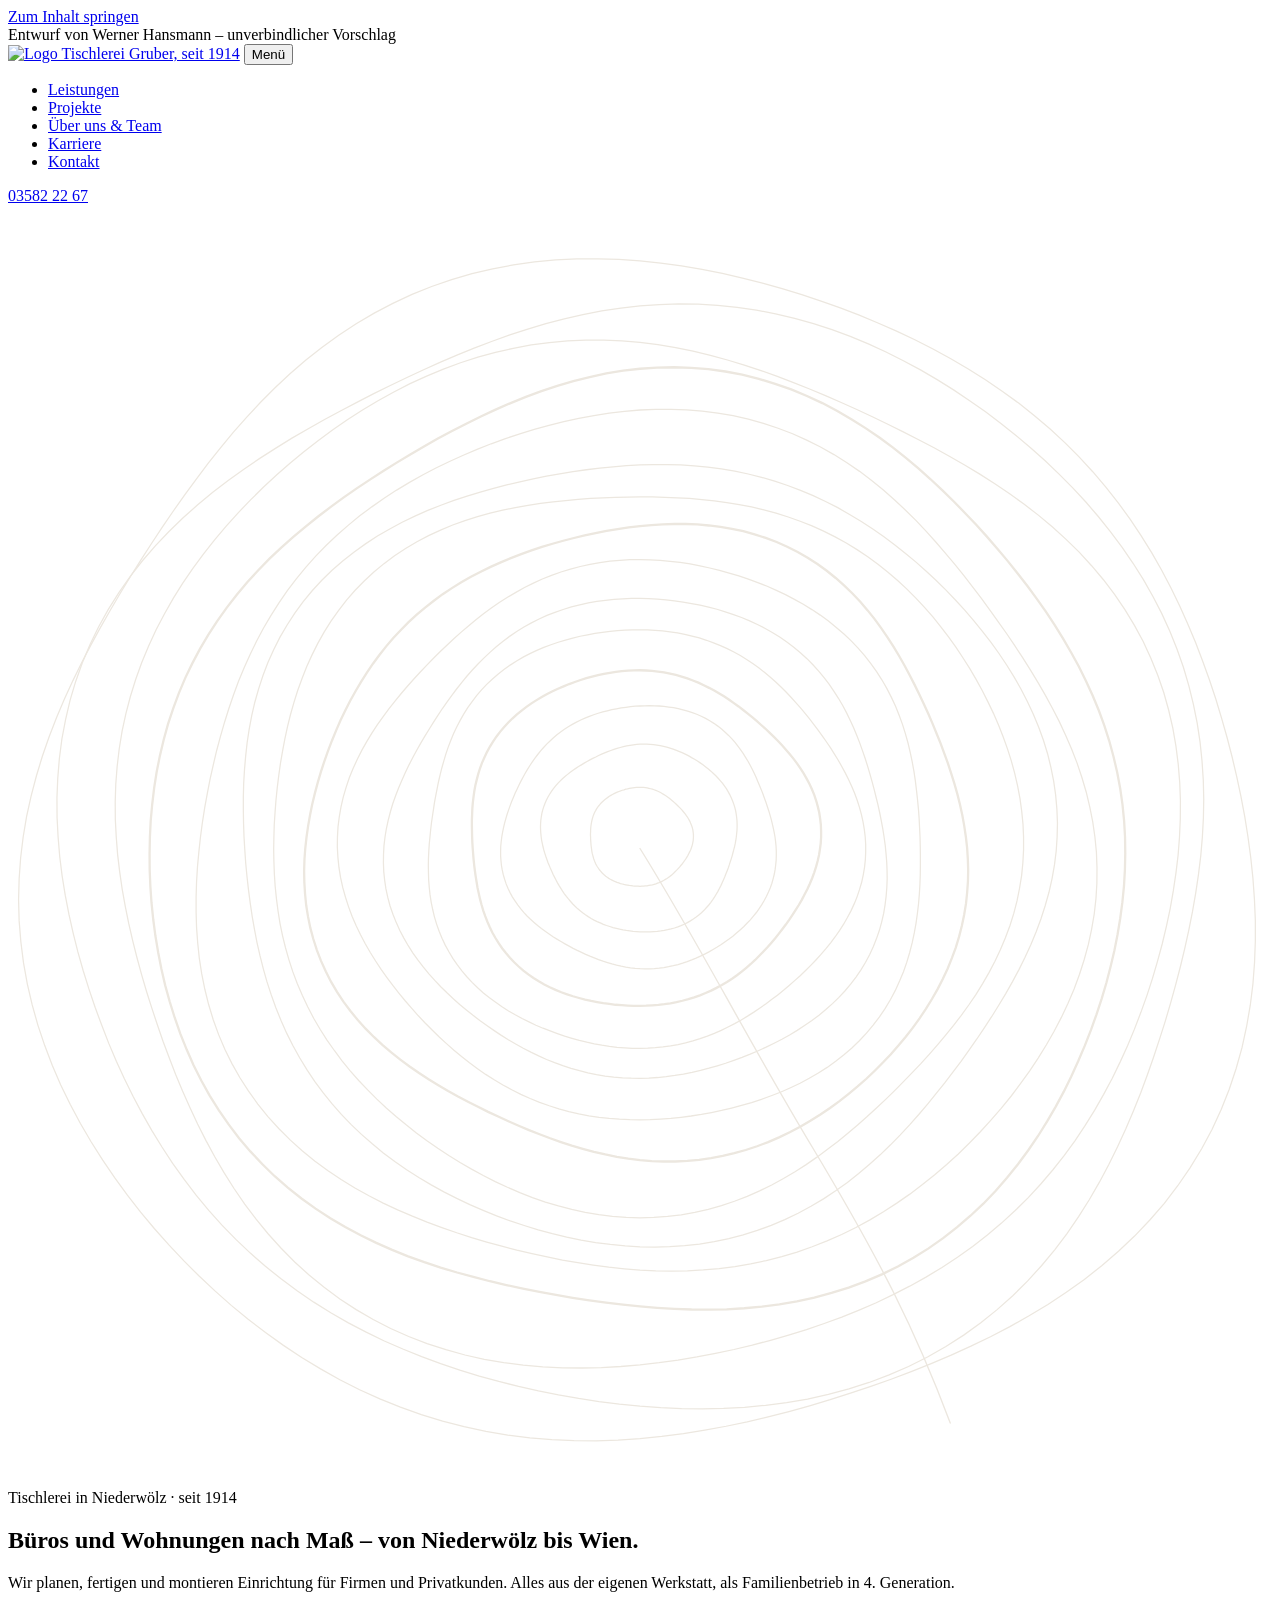
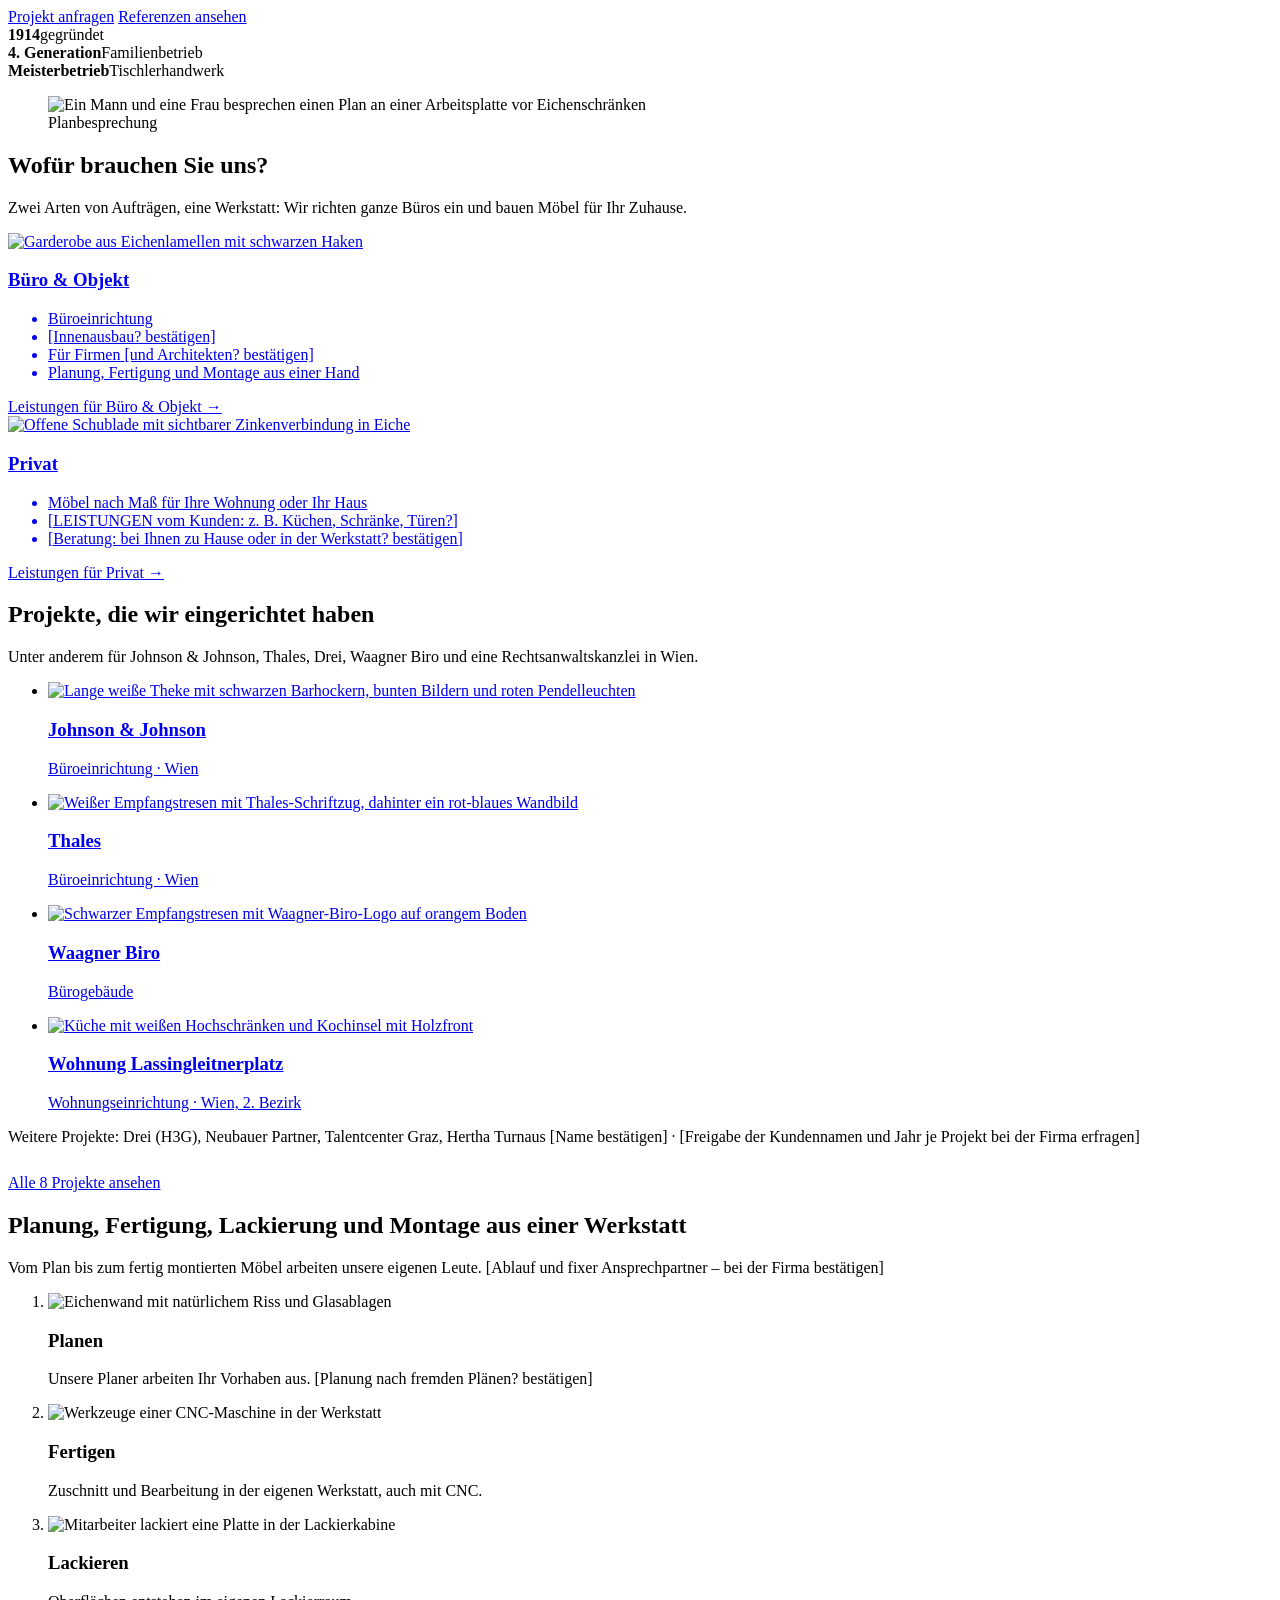
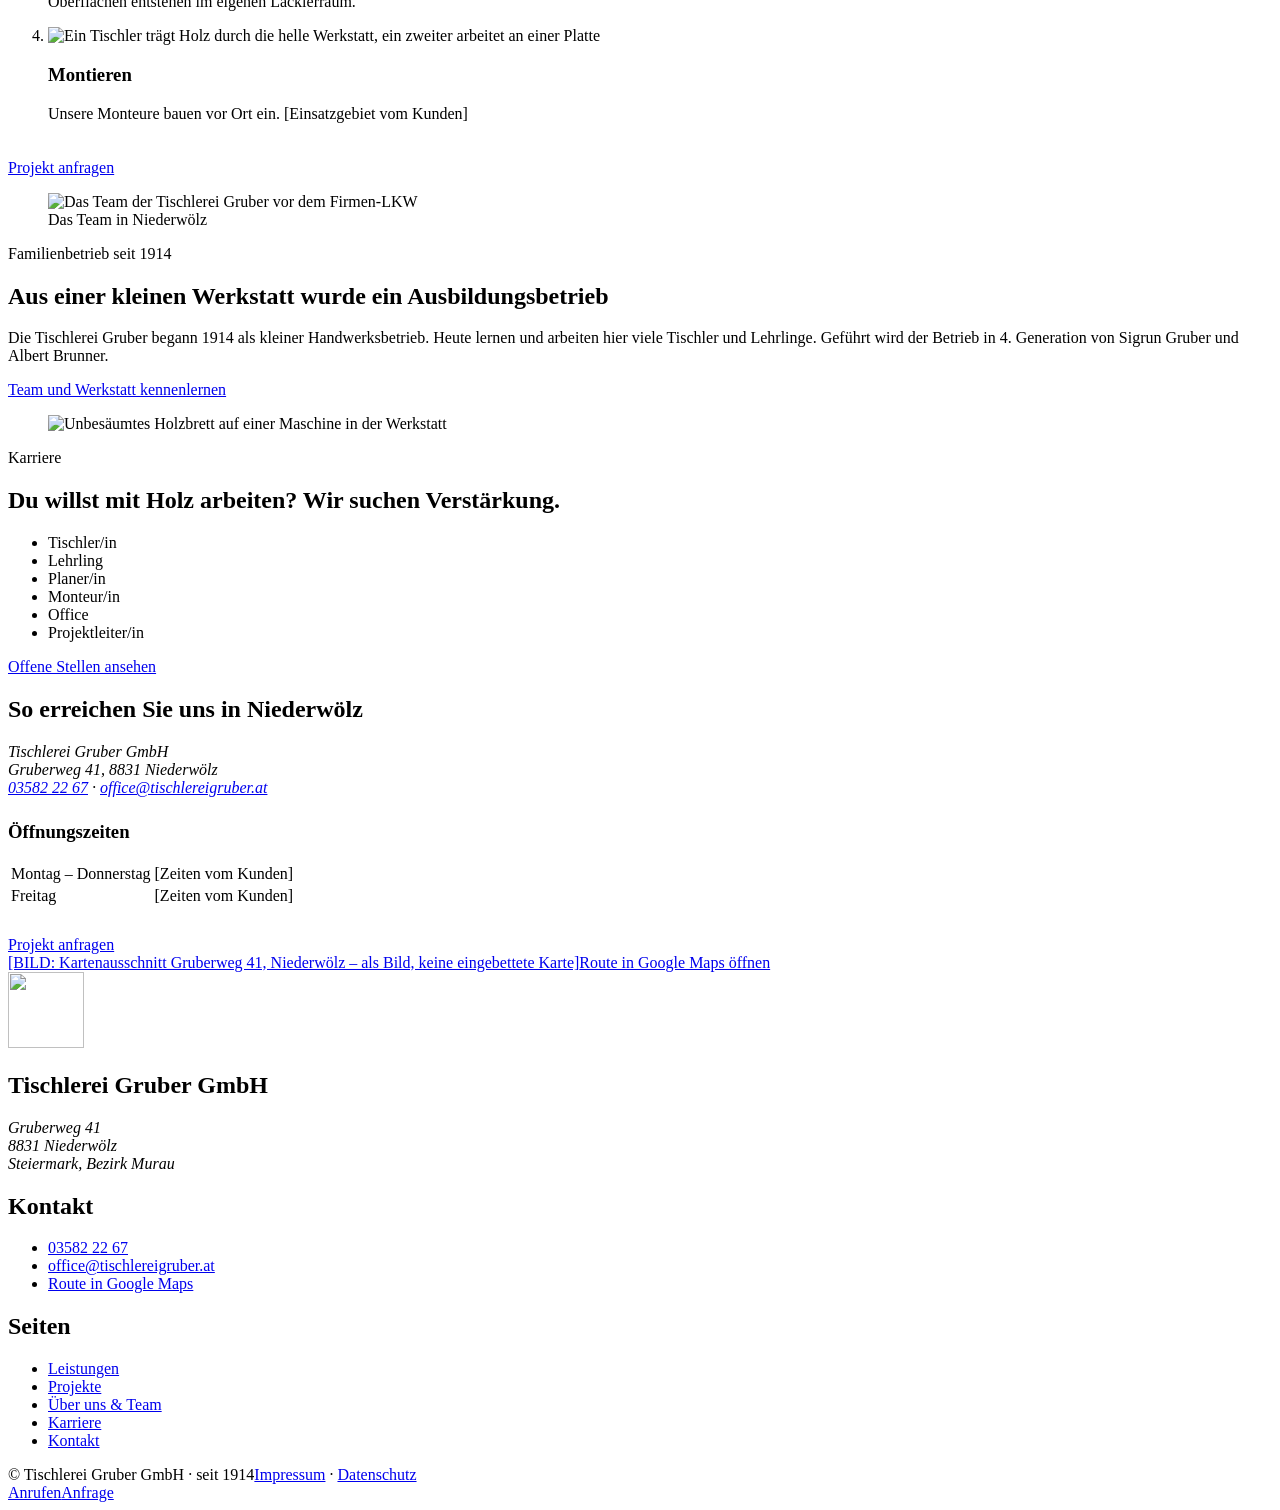
==== index.html @ 18677cb5 "Add files via upload" ====
<!DOCTYPE html>
<html lang="de-AT">
<head>
<meta charset="utf-8">
<meta name="viewport" content="width=device-width, initial-scale=1, viewport-fit=cover">
<meta name="robots" content="noindex, nofollow">
<title>Tischlerei Gruber Niederwölz – Büroeinrichtung &amp; Möbel nach Maß seit 1914</title>
<meta name="description" content="Tischlerei in Niederwölz (Bezirk Murau): Büroeinrichtung für Firmen, Wohnungseinrichtung bis Wien und Möbel nach Maß für Privatkunden im Murtal. Familienbetrieb seit 1914.">
<meta name="theme-color" content="#ffffff">
<link rel="stylesheet" href="stil.css">
</head>
<body>
<a class="skip" href="#inhalt">Zum Inhalt springen</a>
<div class="entwurf">Entwurf von Werner Hansmann – unverbindlicher&nbsp;Vorschlag</div>
<header class="kopfzeile">
 <div class="wrap kopf">
  <a class="logo" href="index.html" aria-label="Tischlerei Gruber – zur Startseite"><img src="assets/logo.png" alt="Logo Tischlerei Gruber, seit 1914" width="64" height="64"></a>
  <button class="menueknopf" type="button" aria-expanded="false" aria-controls="hauptmenue">Menü</button>
  <nav class="hauptmenue" id="hauptmenue" aria-label="Hauptmenü"><ul>
   <li><a href="leistungen.html">Leistungen</a></li><li><a href="projekte.html">Projekte</a></li><li><a href="ueber-uns.html">Über uns &amp; Team</a></li><li><a href="karriere.html">Karriere</a></li><li><a href="kontakt.html">Kontakt</a></li>
  </ul></nav>
  <a class="anruf" href="tel:+4335822267" aria-label="Anrufen: 03582 22 67">03582 22 67</a>
 </div>
</header>
<main id="inhalt">
<section class="hero" aria-labelledby="hero-h">
 <svg class="ringe" viewBox="0 0 1100 1100" aria-hidden="true" focusable="false"><g fill="none" stroke="#ece7df" stroke-linecap="round"><polyline points="596.5,550.0 596.4,551.6 596.3,553.1 596.0,554.6 595.7,556.2 595.3,557.7 594.8,559.2 594.3,560.6 593.7,562.0 593.0,563.4 592.3,564.8 591.6,566.2 590.8,567.5 590.0,568.8 589.2,570.0 588.3,571.3 587.4,572.5 586.5,573.7 585.5,574.8 584.6,576.0 583.6,577.1 582.6,578.2 581.5,579.3 580.5,580.3 579.4,581.4 578.3,582.4 577.1,583.4 575.9,584.3 574.7,585.2 573.4,586.1 572.1,586.9 570.8,587.7 569.5,588.4 568.1,589.1 566.7,589.7 565.2,590.2 563.8,590.8 562.3,591.2 560.8,591.6 559.3,591.9 557.7,592.2 556.2,592.5 554.7,592.6 553.1,592.8 551.6,592.8 550.0,592.9 548.4,592.8 546.9,592.8 545.3,592.7 543.8,592.6 542.2,592.4 540.7,592.2 539.1,591.9 537.6,591.6 536.0,591.3 534.5,590.9 533.0,590.5 531.5,590.0 530.0,589.5 528.5,588.9 527.0,588.2 525.6,587.5 524.2,586.8 522.8,586.0 521.5,585.1 520.2,584.1 519.0,583.1 517.8,582.0 516.7,580.9 515.7,579.7 514.7,578.5 513.8,577.2 512.9,575.9 512.1,574.6 511.4,573.2 510.8,571.8 510.2,570.3 509.7,568.9 509.3,567.4 508.9,566.0 508.5,564.5 508.2,563.1 508.0,561.6 507.8,560.1 507.6,558.7 507.4,557.2 507.3,555.8 507.2,554.3 507.1,552.9 507.0,551.4 507.0,550.0 506.9,548.6 506.9,547.1 507.0,545.6 507.0,544.2 507.1,542.7 507.2,541.3 507.4,539.8 507.6,538.3 507.9,536.8 508.2,535.4 508.6,533.9 509.0,532.5 509.5,531.0 510.1,529.6 510.7,528.2 511.5,526.8 512.2,525.5 513.1,524.2 514.0,523.0 515.0,521.8 516.0,520.6 517.1,519.5 518.3,518.4 519.5,517.4 520.7,516.4 522.0,515.5 523.3,514.6 524.6,513.8 526.0,513.0 527.4,512.3 528.8,511.6 530.2,511.0 531.7,510.4 533.1,509.9 534.6,509.3 536.1,508.9 537.6,508.4 539.1,508.1 540.7,507.7 542.2,507.4 543.7,507.2 545.3,507.0 546.9,506.9 548.4,506.8 550.0,506.8 551.6,506.8 553.1,506.9 554.7,507.1 556.2,507.3 557.8,507.6 559.3,508.0 560.8,508.4 562.3,508.9 563.7,509.4 565.1,510.0 566.5,510.6 567.9,511.3 569.2,512.1 570.5,512.9 571.8,513.7 573.1,514.5 574.3,515.4 575.5,516.3 576.6,517.2 577.8,518.2 578.9,519.1 580.0,520.1 581.1,521.1 582.2,522.1 583.3,523.2 584.3,524.2 585.4,525.3 586.4,526.4 587.4,527.6 588.3,528.7 589.3,529.9 590.2,531.2 591.1,532.4 591.9,533.7 592.7,535.1 593.4,536.4 594.0,537.9 594.6,539.3 595.2,540.8 595.6,542.3 596.0,543.8 596.2,545.3 596.4,546.9 596.5,548.4 596.5,550.0" stroke-width="1.1"/><polyline points="633.8,550.0 633.4,552.8 632.9,555.6 632.3,558.3 631.6,561.0 630.9,563.7 630.2,566.4 629.4,569.0 628.5,571.7 627.7,574.3 626.8,576.9 625.8,579.5 624.8,582.0 623.8,584.6 622.7,587.2 621.6,589.7 620.4,592.3 619.1,594.8 617.8,597.3 616.3,599.8 614.8,602.3 613.2,604.7 611.5,607.1 609.7,609.4 607.7,611.6 605.7,613.8 603.5,615.9 601.2,617.8 598.9,619.7 596.4,621.4 593.9,623.0 591.2,624.5 588.5,625.9 585.7,627.1 582.9,628.2 580.0,629.2 577.0,630.0 574.1,630.7 571.1,631.3 568.1,631.8 565.1,632.2 562.0,632.4 559.0,632.6 556.0,632.6 553.0,632.6 550.0,632.5 547.0,632.3 544.0,632.1 541.1,631.7 538.1,631.3 535.2,630.8 532.3,630.2 529.4,629.5 526.5,628.8 523.7,627.9 520.9,627.0 518.1,626.0 515.4,624.8 512.7,623.6 510.0,622.3 507.5,620.9 504.9,619.3 502.5,617.7 500.1,616.0 497.9,614.2 495.6,612.3 493.5,610.3 491.5,608.3 489.6,606.1 487.7,603.9 485.9,601.7 484.2,599.4 482.6,597.1 481.1,594.7 479.6,592.3 478.2,589.9 476.9,587.4 475.6,584.9 474.3,582.4 473.2,579.8 472.0,577.3 471.0,574.7 469.9,572.1 468.9,569.4 468.0,566.8 467.1,564.0 466.3,561.3 465.6,558.5 465.0,555.7 464.4,552.9 464.0,550.0 463.7,547.1 463.5,544.2 463.4,541.2 463.5,538.3 463.7,535.4 464.1,532.4 464.6,529.5 465.3,526.6 466.2,523.8 467.2,521.0 468.4,518.3 469.7,515.6 471.2,513.0 472.8,510.5 474.5,508.1 476.4,505.8 478.3,503.5 480.4,501.4 482.5,499.3 484.7,497.3 487.0,495.5 489.3,493.7 491.7,491.9 494.1,490.3 496.5,488.7 499.0,487.2 501.4,485.7 503.9,484.3 506.4,482.9 508.9,481.6 511.5,480.4 514.0,479.1 516.6,477.9 519.2,476.8 521.9,475.7 524.6,474.7 527.3,473.8 530.0,472.9 532.8,472.1 535.6,471.4 538.4,470.7 541.3,470.2 544.2,469.8 547.1,469.4 550.0,469.2 552.9,469.1 555.9,469.2 558.8,469.3 561.8,469.6 564.7,470.0 567.6,470.5 570.5,471.1 573.3,471.8 576.1,472.6 578.9,473.5 581.7,474.6 584.4,475.7 587.1,476.8 589.8,478.1 592.4,479.4 594.9,480.9 597.5,482.3 600.0,483.9 602.4,485.5 604.8,487.2 607.2,489.0 609.5,490.8 611.7,492.7 613.9,494.7 616.0,496.7 618.0,498.9 620.0,501.1 621.9,503.4 623.6,505.8 625.3,508.2 626.8,510.7 628.2,513.3 629.5,516.0 630.6,518.7 631.6,521.4 632.5,524.2 633.2,527.1 633.7,529.9 634.1,532.8 634.4,535.7 634.5,538.6 634.5,541.5 634.4,544.3 634.1,547.2 633.8,550.0" stroke-width="1.1"/><polyline points="667.5,550.0 668.0,554.0 668.4,558.0 668.6,562.0 668.6,566.0 668.5,570.1 668.1,574.1 667.6,578.2 666.9,582.2 665.9,586.2 664.8,590.2 663.4,594.1 661.8,597.9 660.1,601.6 658.1,605.3 656.0,608.9 653.7,612.3 651.3,615.7 648.7,618.9 646.0,622.1 643.1,625.1 640.2,628.1 637.1,630.9 634.0,633.6 630.8,636.3 627.5,638.8 624.1,641.2 620.7,643.6 617.2,645.8 613.6,647.9 610.0,650.0 606.3,651.9 602.6,653.7 598.8,655.4 595.0,657.0 591.1,658.5 587.1,659.8 583.1,661.0 579.0,662.0 574.9,662.9 570.8,663.6 566.7,664.1 562.5,664.5 558.3,664.7 554.2,664.7 550.0,664.6 545.8,664.3 541.7,663.8 537.6,663.2 533.6,662.4 529.6,661.5 525.6,660.5 521.7,659.3 517.8,658.1 513.9,656.7 510.2,655.2 506.4,653.7 502.7,652.1 499.1,650.4 495.4,648.7 491.8,646.9 488.3,645.0 484.7,643.0 481.2,641.0 477.7,638.9 474.3,636.8 470.9,634.5 467.5,632.1 464.2,629.7 460.9,627.1 457.8,624.4 454.7,621.6 451.7,618.7 448.8,615.6 446.1,612.4 443.6,609.1 441.2,605.6 438.9,602.1 436.9,598.4 435.1,594.6 433.5,590.8 432.2,586.8 431.0,582.8 430.1,578.7 429.4,574.6 429.0,570.5 428.7,566.4 428.7,562.3 428.8,558.1 429.2,554.1 429.7,550.0 430.4,546.0 431.2,542.0 432.1,538.1 433.2,534.2 434.3,530.4 435.6,526.6 436.9,522.9 438.3,519.2 439.8,515.6 441.3,512.0 443.0,508.4 444.6,504.9 446.4,501.4 448.2,498.0 450.1,494.5 452.1,491.2 454.2,487.8 456.3,484.6 458.6,481.3 461.0,478.2 463.5,475.1 466.1,472.1 468.8,469.2 471.7,466.4 474.7,463.7 477.7,461.1 480.9,458.6 484.2,456.3 487.6,454.1 491.1,452.0 494.7,450.0 498.4,448.2 502.1,446.6 505.9,445.0 509.7,443.6 513.6,442.3 517.6,441.2 521.5,440.2 525.5,439.2 529.5,438.4 533.6,437.7 537.7,437.1 541.8,436.6 545.9,436.2 550.0,436.0 554.1,435.8 558.3,435.7 562.5,435.8 566.7,436.0 570.8,436.4 575.0,436.9 579.2,437.5 583.3,438.3 587.4,439.3 591.5,440.4 595.5,441.7 599.4,443.2 603.3,444.9 607.1,446.8 610.7,448.9 614.3,451.1 617.7,453.5 621.0,456.1 624.1,458.8 627.1,461.6 630.0,464.6 632.7,467.7 635.2,470.9 637.6,474.1 639.9,477.5 642.0,480.9 644.1,484.3 646.0,487.8 647.8,491.3 649.5,494.8 651.1,498.3 652.6,501.9 654.1,505.4 655.6,509.0 657.0,512.6 658.3,516.2 659.6,519.8 660.8,523.4 662.0,527.1 663.1,530.8 664.2,534.6 665.1,538.4 666.0,542.2 666.8,546.1 667.5,550.0" stroke-width="1.1"/><polyline points="707.6,550.0 707.3,555.3 706.6,560.5 705.8,565.7 704.6,570.9 703.2,576.0 701.6,581.0 699.8,585.9 697.8,590.7 695.6,595.5 693.2,600.1 690.8,604.7 688.2,609.2 685.5,613.5 682.7,617.8 679.8,622.1 676.9,626.2 673.8,630.3 670.7,634.3 667.5,638.3 664.2,642.2 660.9,646.0 657.4,649.7 653.8,653.4 650.2,657.0 646.4,660.5 642.5,663.8 638.5,667.1 634.4,670.3 630.1,673.3 625.7,676.1 621.2,678.8 616.6,681.3 611.9,683.7 607.1,685.8 602.2,687.8 597.2,689.6 592.1,691.1 586.9,692.5 581.8,693.7 576.5,694.7 571.3,695.5 566.0,696.1 560.7,696.5 555.3,696.8 550.0,696.9 544.7,696.9 539.3,696.7 534.0,696.4 528.7,696.0 523.3,695.3 518.0,694.6 512.7,693.7 507.5,692.7 502.2,691.5 497.0,690.1 491.7,688.6 486.6,686.9 481.5,685.1 476.5,683.0 471.5,680.7 466.7,678.3 461.9,675.6 457.3,672.7 452.8,669.6 448.5,666.3 444.4,662.7 440.5,659.0 436.8,655.1 433.3,651.0 430.0,646.8 427.0,642.4 424.2,637.9 421.6,633.3 419.3,628.5 417.2,623.7 415.3,618.9 413.6,614.0 412.1,609.0 410.8,604.1 409.7,599.1 408.6,594.2 407.8,589.2 407.0,584.3 406.3,579.4 405.7,574.5 405.2,569.6 404.8,564.7 404.4,559.8 404.1,554.9 403.9,550.0 403.8,545.1 403.7,540.2 403.7,535.2 403.9,530.3 404.1,525.3 404.5,520.3 405.1,515.3 405.8,510.2 406.7,505.2 407.9,500.3 409.2,495.3 410.7,490.4 412.5,485.5 414.6,480.8 416.8,476.1 419.3,471.5 422.1,467.0 425.0,462.7 428.2,458.5 431.6,454.5 435.2,450.6 438.9,446.9 442.9,443.3 447.0,440.0 451.2,436.8 455.5,433.7 460.0,430.9 464.5,428.2 469.2,425.6 473.9,423.2 478.6,421.0 483.5,418.9 488.4,416.9 493.3,415.1 498.3,413.4 503.3,411.8 508.4,410.4 513.5,409.2 518.6,408.0 523.8,407.1 529.0,406.3 534.2,405.7 539.5,405.2 544.7,405.0 550.0,404.9 555.3,405.1 560.5,405.4 565.7,406.0 570.9,406.8 576.1,407.8 581.2,409.0 586.2,410.4 591.2,412.0 596.0,413.8 600.8,415.7 605.5,417.9 610.1,420.2 614.6,422.6 619.0,425.2 623.4,427.8 627.6,430.6 631.7,433.5 635.8,436.4 639.8,439.5 643.8,442.6 647.6,445.7 651.5,449.0 655.2,452.3 659.0,455.6 662.7,459.1 666.3,462.6 669.9,466.2 673.4,470.0 676.8,473.8 680.2,477.7 683.5,481.8 686.6,485.9 689.6,490.3 692.4,494.7 695.0,499.2 697.5,503.9 699.7,508.7 701.7,513.6 703.4,518.7 704.8,523.8 706.0,528.9 706.8,534.2 707.4,539.4 707.6,544.7 707.6,550.0" stroke-width="2.0"/><polyline points="746.0,550.0 746.4,556.6 746.4,563.2 746.1,569.8 745.4,576.4 744.3,582.9 742.9,589.4 741.0,595.8 738.9,602.1 736.4,608.2 733.6,614.3 730.5,620.1 727.2,625.9 723.6,631.4 719.9,636.8 715.9,642.1 711.8,647.2 707.5,652.2 703.1,657.0 698.6,661.7 694.1,666.2 689.4,670.7 684.6,675.0 679.8,679.2 674.9,683.4 669.9,687.4 664.8,691.3 659.7,695.1 654.4,698.8 649.1,702.4 643.6,705.9 638.1,709.2 632.4,712.4 626.6,715.4 620.7,718.3 614.7,720.9 608.6,723.3 602.3,725.5 596.0,727.5 589.6,729.2 583.1,730.6 576.6,731.8 570.0,732.7 563.3,733.4 556.7,733.8 550.0,734.0 543.3,733.9 536.7,733.5 530.0,733.0 523.4,732.2 516.8,731.2 510.2,730.0 503.7,728.6 497.2,727.0 490.8,725.2 484.4,723.3 478.1,721.1 471.8,718.8 465.6,716.4 459.4,713.8 453.4,710.9 447.4,707.9 441.4,704.7 435.6,701.4 429.9,697.8 424.4,693.9 419.0,689.9 413.7,685.7 408.7,681.2 403.9,676.5 399.3,671.6 395.0,666.5 390.9,661.1 387.1,655.6 383.7,649.9 380.5,644.1 377.7,638.1 375.2,632.0 373.0,625.8 371.1,619.5 369.6,613.1 368.3,606.8 367.3,600.4 366.6,594.0 366.1,587.6 365.9,581.2 365.8,574.9 365.9,568.6 366.2,562.4 366.6,556.2 367.2,550.0 367.8,543.9 368.5,537.8 369.4,531.7 370.3,525.7 371.2,519.7 372.3,513.7 373.5,507.7 374.7,501.7 376.1,495.7 377.6,489.7 379.3,483.7 381.1,477.7 383.1,471.8 385.4,465.8 387.8,460.0 390.5,454.2 393.5,448.5 396.7,442.9 400.1,437.4 403.9,432.1 407.8,426.9 412.1,422.0 416.6,417.2 421.4,412.7 426.4,408.3 431.6,404.3 437.0,400.4 442.6,396.9 448.3,393.5 454.2,390.4 460.2,387.6 466.3,385.0 472.5,382.7 478.8,380.5 485.1,378.6 491.5,376.9 497.9,375.3 504.4,374.0 510.8,372.9 517.3,371.9 523.9,371.1 530.4,370.5 536.9,370.0 543.5,369.8 550.0,369.7 556.5,369.8 563.1,370.2 569.6,370.7 576.1,371.5 582.6,372.4 589.0,373.7 595.3,375.1 601.6,376.8 607.9,378.8 614.0,381.0 620.0,383.4 625.9,386.1 631.7,389.0 637.3,392.1 642.8,395.5 648.1,399.0 653.3,402.8 658.3,406.7 663.2,410.7 667.9,414.9 672.5,419.2 676.9,423.6 681.2,428.2 685.4,432.8 689.5,437.4 693.5,442.2 697.4,447.0 701.2,451.9 705.0,456.9 708.6,461.9 712.2,467.1 715.7,472.3 719.1,477.6 722.4,483.0 725.6,488.6 728.6,494.2 731.5,500.0 734.2,505.8 736.7,511.8 739.0,518.0 741.0,524.2 742.7,530.5 744.1,536.9 745.2,543.4 746.0,550.0" stroke-width="1.1"/><polyline points="762.4,550.0 763.4,557.2 764.1,564.4 764.7,571.7 765.0,579.1 765.1,586.5 764.8,593.9 764.2,601.4 763.3,608.8 762.1,616.3 760.4,623.6 758.4,631.0 755.9,638.2 753.1,645.3 749.9,652.2 746.3,659.0 742.3,665.6 738.0,671.9 733.3,678.1 728.3,684.0 723.1,689.6 717.5,695.0 711.7,700.2 705.8,705.1 699.6,709.7 693.2,714.1 686.8,718.3 680.2,722.3 673.5,726.0 666.7,729.5 659.8,732.9 652.9,736.0 645.9,739.0 638.8,741.8 631.7,744.4 624.5,746.9 617.3,749.1 610.0,751.2 602.7,753.1 595.3,754.8 587.8,756.3 580.3,757.5 572.8,758.5 565.2,759.3 557.6,759.8 550.0,760.0 542.4,759.9 534.8,759.6 527.2,758.9 519.6,758.0 512.1,756.8 504.6,755.2 497.3,753.4 490.0,751.3 482.8,749.0 475.7,746.4 468.7,743.6 461.8,740.5 455.0,737.2 448.4,733.8 441.8,730.2 435.4,726.4 429.0,722.4 422.8,718.3 416.7,714.1 410.6,709.7 404.7,705.2 398.9,700.5 393.1,695.7 387.5,690.7 382.0,685.6 376.6,680.3 371.4,674.8 366.3,669.1 361.5,663.3 356.8,657.2 352.4,651.0 348.3,644.6 344.5,638.0 340.9,631.2 337.8,624.3 335.0,617.2 332.5,610.0 330.5,602.6 328.9,595.2 327.8,587.7 327.0,580.1 326.7,572.6 326.8,565.0 327.2,557.5 328.1,550.0 329.3,542.6 330.9,535.3 332.8,528.0 334.9,520.9 337.4,513.9 340.0,507.1 342.9,500.3 345.9,493.7 349.0,487.2 352.3,480.8 355.7,474.5 359.2,468.3 362.8,462.2 366.5,456.2 370.2,450.2 374.0,444.3 377.9,438.4 382.0,432.6 386.1,426.9 390.4,421.2 394.8,415.6 399.3,410.1 404.1,404.7 409.0,399.4 414.1,394.3 419.4,389.3 424.9,384.4 430.6,379.8 436.5,375.4 442.7,371.2 449.0,367.3 455.5,363.7 462.2,360.3 469.0,357.2 476.0,354.5 483.1,352.0 490.3,349.8 497.6,347.9 505.0,346.3 512.4,345.0 519.9,344.0 527.4,343.2 534.9,342.7 542.5,342.4 550.0,342.4 557.5,342.6 565.1,343.0 572.6,343.6 580.0,344.5 587.5,345.5 594.9,346.8 602.3,348.2 609.7,349.9 617.0,351.8 624.2,354.0 631.4,356.4 638.4,359.0 645.4,361.9 652.2,365.1 659.0,368.5 665.5,372.2 671.9,376.2 678.1,380.5 684.1,385.0 689.8,389.8 695.3,394.8 700.5,400.1 705.5,405.6 710.2,411.3 714.7,417.1 718.8,423.2 722.7,429.3 726.4,435.6 729.8,442.0 732.9,448.4 735.9,455.0 738.6,461.5 741.2,468.1 743.6,474.8 745.9,481.5 748.0,488.1 750.0,494.9 751.9,501.6 753.7,508.4 755.4,515.2 757.1,522.0 758.6,528.9 760.0,535.9 761.3,542.9 762.4,550.0" stroke-width="1.1"/><polyline points="793.7,550.0 793.9,558.2 794.0,566.4 794.0,574.7 793.9,583.0 793.6,591.3 793.1,599.7 792.4,608.1 791.4,616.6 790.2,625.1 788.7,633.5 786.9,642.0 784.7,650.5 782.2,658.9 779.3,667.2 775.9,675.4 772.2,683.5 768.0,691.4 763.4,699.1 758.4,706.5 752.9,713.7 747.1,720.7 740.9,727.3 734.4,733.6 727.5,739.5 720.3,745.2 712.9,750.5 705.2,755.4 697.3,760.0 689.3,764.3 681.0,768.2 672.7,771.9 664.2,775.2 655.7,778.3 647.1,781.1 638.4,783.6 629.7,785.9 621.0,788.0 612.2,789.8 603.4,791.4 594.5,792.8 585.7,793.9 576.8,794.9 567.9,795.5 558.9,796.0 550.0,796.1 541.1,796.0 532.1,795.6 523.2,794.9 514.4,793.9 505.5,792.6 496.7,790.9 488.1,788.9 479.4,786.6 471.0,783.9 462.6,780.9 454.4,777.6 446.3,774.0 438.4,770.0 430.7,765.8 423.1,761.3 415.7,756.6 408.6,751.6 401.6,746.5 394.7,741.1 388.1,735.6 381.6,729.8 375.3,724.0 369.1,718.0 363.0,711.9 357.1,705.6 351.4,699.2 345.8,692.7 340.3,686.0 334.9,679.2 329.8,672.3 324.7,665.2 319.9,657.9 315.3,650.5 310.9,642.9 306.8,635.1 303.0,627.2 299.5,619.1 296.4,610.8 293.7,602.4 291.3,593.9 289.4,585.2 288.0,576.5 287.1,567.7 286.6,558.8 286.7,550.0 287.2,541.2 288.3,532.4 289.8,523.7 291.8,515.1 294.3,506.6 297.1,498.3 300.4,490.2 304.1,482.2 308.0,474.4 312.3,466.8 316.8,459.4 321.5,452.2 326.5,445.2 331.6,438.3 336.8,431.7 342.2,425.1 347.6,418.8 353.2,412.5 358.8,406.4 364.5,400.4 370.3,394.4 376.2,388.6 382.2,382.9 388.2,377.2 394.4,371.7 400.7,366.3 407.2,361.0 413.8,355.8 420.6,350.8 427.5,346.0 434.7,341.4 442.0,337.1 449.5,332.9 457.2,329.1 465.0,325.5 473.0,322.3 481.2,319.4 489.5,316.8 498.0,314.6 506.5,312.7 515.1,311.2 523.8,310.0 532.5,309.2 541.2,308.7 550.0,308.6 558.8,308.8 567.5,309.3 576.2,310.1 584.9,311.1 593.6,312.4 602.2,314.0 610.7,315.9 619.2,317.9 627.6,320.3 636.0,322.8 644.3,325.6 652.5,328.6 660.7,331.8 668.7,335.4 676.6,339.1 684.4,343.2 692.1,347.5 699.6,352.1 706.9,356.9 714.0,362.1 720.8,367.6 727.5,373.3 733.8,379.3 739.8,385.6 745.5,392.2 750.9,399.1 755.9,406.1 760.6,413.4 764.9,420.9 768.8,428.5 772.4,436.3 775.6,444.2 778.5,452.2 781.0,460.2 783.3,468.4 785.2,476.5 786.9,484.7 788.4,492.9 789.6,501.0 790.6,509.2 791.5,517.4 792.3,525.5 792.9,533.7 793.3,541.8 793.7,550.0" stroke-width="1.1"/><polyline points="833.6,550.0 834.7,559.6 835.3,569.2 835.6,578.9 835.4,588.6 834.7,598.3 833.7,608.0 832.1,617.6 830.1,627.2 827.7,636.7 824.8,646.2 821.4,655.4 817.7,664.6 813.5,673.6 809.0,682.4 804.1,691.0 798.8,699.5 793.3,707.8 787.5,715.9 781.3,723.8 774.9,731.5 768.3,739.0 761.4,746.3 754.3,753.4 747.0,760.4 739.4,767.1 731.6,773.5 723.6,779.8 715.4,785.8 707.0,791.5 698.3,797.0 689.4,802.1 680.3,806.9 671.0,811.4 661.5,815.5 651.9,819.1 642.0,822.4 632.1,825.2 622.0,827.6 611.8,829.5 601.5,830.9 591.2,831.9 580.9,832.4 570.5,832.4 560.2,832.0 550.0,831.2 539.8,829.9 529.8,828.3 519.8,826.3 509.9,824.0 500.2,821.4 490.6,818.6 481.2,815.5 471.8,812.2 462.6,808.7 453.4,805.1 444.4,801.3 435.5,797.4 426.6,793.3 417.8,789.2 409.0,784.8 400.3,780.4 391.6,775.8 383.0,771.0 374.5,766.0 366.0,760.8 357.7,755.4 349.5,749.7 341.4,743.7 333.5,737.5 325.8,730.9 318.4,724.0 311.2,716.8 304.4,709.3 298.0,701.4 291.9,693.3 286.3,684.8 281.2,676.1 276.6,667.1 272.4,657.8 268.8,648.4 265.7,638.8 263.1,629.1 261.1,619.3 259.5,609.4 258.5,599.4 257.9,589.5 257.7,579.5 258.0,569.6 258.7,559.8 259.8,550.0 261.2,540.3 262.9,530.7 264.8,521.2 267.1,511.8 269.6,502.5 272.3,493.3 275.3,484.1 278.5,475.1 281.9,466.2 285.5,457.4 289.3,448.7 293.4,440.2 297.7,431.7 302.3,423.4 307.1,415.2 312.2,407.1 317.6,399.2 323.2,391.6 329.1,384.1 335.3,376.8 341.9,369.8 348.6,363.0 355.7,356.5 363.0,350.3 370.6,344.4 378.3,338.7 386.3,333.4 394.5,328.3 402.9,323.6 411.4,319.1 420.0,314.9 428.8,311.0 437.6,307.3 446.6,303.8 455.6,300.6 464.7,297.6 473.9,294.8 483.2,292.2 492.5,289.8 501.9,287.5 511.3,285.5 520.9,283.6 530.5,282.0 540.2,280.6 550.0,279.4 559.9,278.5 569.8,277.9 579.8,277.6 589.8,277.6 599.9,278.0 609.9,278.9 620.0,280.1 630.0,281.8 639.9,283.9 649.7,286.6 659.4,289.7 668.9,293.3 678.1,297.4 687.2,302.0 695.9,307.0 704.4,312.4 712.5,318.3 720.3,324.6 727.8,331.2 734.9,338.1 741.7,345.3 748.1,352.8 754.2,360.4 759.9,368.2 765.4,376.2 770.6,384.3 775.5,392.5 780.2,400.7 784.6,409.0 788.9,417.4 793.0,425.8 797.0,434.2 800.8,442.6 804.5,451.1 808.0,459.7 811.5,468.3 814.7,477.0 817.9,485.8 820.8,494.6 823.6,503.6 826.2,512.7 828.5,521.9 830.5,531.1 832.2,540.5 833.6,550.0" stroke-width="2.0"/><polyline points="883.8,550.0 883.8,561.2 883.2,572.4 882.1,583.6 880.3,594.6 878.1,605.6 875.3,616.5 871.9,627.2 868.0,637.7 863.7,648.0 858.9,658.1 853.7,668.0 848.2,677.6 842.3,687.1 836.1,696.2 829.6,705.2 822.9,714.0 816.0,722.5 808.9,730.9 801.7,739.1 794.4,747.2 786.9,755.1 779.3,762.9 771.6,770.7 763.8,778.3 755.8,785.8 747.7,793.3 739.4,800.6 730.9,807.8 722.2,814.9 713.2,821.8 704.0,828.6 694.6,835.1 684.9,841.3 674.9,847.2 664.6,852.8 654.1,858.0 643.3,862.7 632.2,867.0 620.9,870.8 609.4,874.0 597.7,876.7 585.9,878.8 574.0,880.2 562.0,881.1 550.0,881.4 538.0,881.1 526.0,880.2 514.1,878.7 502.3,876.7 490.6,874.1 479.0,871.1 467.6,867.7 456.4,863.8 445.4,859.5 434.6,854.8 424.0,849.9 413.6,844.6 403.4,839.0 393.4,833.2 383.6,827.1 374.0,820.8 364.6,814.3 355.4,807.5 346.5,800.5 337.7,793.2 329.2,785.8 321.0,778.1 313.0,770.1 305.2,761.9 297.8,753.5 290.7,744.8 284.0,735.8 277.6,726.7 271.6,717.3 266.0,707.7 260.8,697.8 256.1,687.8 251.8,677.7 247.9,667.4 244.5,656.9 241.5,646.4 238.9,635.8 236.7,625.1 235.0,614.4 233.6,603.6 232.5,592.9 231.8,582.2 231.4,571.4 231.2,560.7 231.4,550.0 231.7,539.3 232.4,528.6 233.2,518.0 234.3,507.3 235.6,496.7 237.1,486.0 238.9,475.4 240.9,464.8 243.2,454.2 245.8,443.6 248.8,433.0 252.1,422.5 255.9,412.1 260.0,401.7 264.6,391.5 269.6,381.5 275.1,371.7 281.1,362.2 287.6,352.9 294.6,343.9 302.1,335.3 310.0,327.2 318.4,319.4 327.2,312.1 336.4,305.3 346.0,298.9 355.9,293.1 366.0,287.7 376.4,282.9 387.0,278.5 397.7,274.6 408.6,271.2 419.5,268.2 430.5,265.6 441.5,263.3 452.5,261.3 463.4,259.7 474.4,258.3 485.3,257.2 496.1,256.2 506.9,255.4 517.7,254.9 528.5,254.4 539.3,254.2 550.0,254.1 560.7,254.1 571.5,254.4 582.3,254.8 593.1,255.4 603.9,256.3 614.7,257.5 625.5,259.0 636.3,260.7 647.0,262.8 657.8,265.3 668.4,268.2 679.0,271.5 689.4,275.2 699.7,279.3 709.8,283.8 719.8,288.8 729.5,294.2 738.9,299.9 748.2,306.1 757.1,312.7 765.8,319.6 774.2,326.8 782.3,334.3 790.1,342.1 797.6,350.2 804.9,358.5 811.8,367.1 818.5,375.9 824.9,384.8 831.0,394.0 836.9,403.3 842.5,412.8 847.8,422.5 852.8,432.4 857.6,442.4 862.0,452.5 866.1,462.9 869.8,473.3 873.2,484.0 876.1,494.7 878.6,505.6 880.7,516.6 882.2,527.7 883.3,538.8 883.8,550.0" stroke-width="1.1"/><polyline points="913.0,550.0 912.2,562.2 910.7,574.3 908.6,586.2 905.9,598.1 902.6,609.8 898.9,621.3 894.7,632.6 890.1,643.8 885.1,654.7 879.8,665.4 874.2,675.9 868.3,686.3 862.2,696.4 856.0,706.4 849.5,716.3 843.0,726.0 836.2,735.6 829.4,745.2 822.3,754.6 815.2,764.0 807.8,773.2 800.3,782.4 792.6,791.5 784.6,800.5 776.3,809.4 767.8,818.1 759.0,826.6 749.8,834.8 740.3,842.9 730.5,850.6 720.3,857.9 709.7,864.9 698.8,871.4 687.6,877.4 676.0,883.0 664.2,888.0 652.1,892.4 639.8,896.2 627.3,899.5 614.6,902.1 601.8,904.2 588.9,905.7 575.9,906.5 563.0,906.9 550.0,906.6 537.1,905.9 524.2,904.6 511.4,902.9 498.7,900.8 486.2,898.2 473.7,895.2 461.4,891.9 449.2,888.1 437.1,884.1 425.2,879.7 413.5,874.9 401.9,869.9 390.5,864.5 379.3,858.8 368.3,852.7 357.5,846.3 346.9,839.5 336.6,832.4 326.6,824.9 317.0,817.0 307.6,808.8 298.7,800.3 290.1,791.4 281.9,782.1 274.2,772.5 266.9,762.7 260.1,752.5 253.8,742.1 247.9,731.5 242.5,720.7 237.6,709.7 233.1,698.6 229.1,687.4 225.4,676.1 222.2,664.7 219.3,653.3 216.7,641.9 214.5,630.4 212.5,619.0 210.8,607.5 209.3,596.0 208.0,584.6 206.9,573.1 206.1,561.5 205.4,550.0 205.0,538.4 204.8,526.8 204.8,515.1 205.1,503.4 205.8,491.6 206.8,479.8 208.1,468.0 209.9,456.2 212.1,444.4 214.8,432.7 218.1,421.1 221.9,409.5 226.2,398.2 231.2,387.0 236.7,376.1 242.9,365.5 249.6,355.2 256.9,345.2 264.7,335.7 273.1,326.6 282.0,317.9 291.3,309.8 301.0,302.1 311.1,294.9 321.5,288.1 332.2,281.9 343.0,276.1 354.1,270.8 365.3,265.8 376.7,261.3 388.1,257.1 399.5,253.3 411.0,249.8 422.5,246.6 434.0,243.6 445.5,240.9 457.1,238.3 468.6,236.0 480.1,234.0 491.7,232.1 503.3,230.4 514.9,229.0 526.6,227.8 538.3,226.9 550.0,226.2 561.8,225.9 573.6,225.9 585.4,226.2 597.2,227.0 609.0,228.1 620.8,229.7 632.5,231.7 644.2,234.1 655.8,237.0 667.2,240.3 678.5,244.1 689.7,248.3 700.7,252.9 711.5,258.0 722.1,263.4 732.4,269.3 742.6,275.4 752.6,281.9 762.3,288.7 771.8,295.8 781.1,303.2 790.2,310.8 799.1,318.7 807.8,326.8 816.3,335.2 824.5,343.8 832.6,352.6 840.4,361.7 848.0,371.0 855.3,380.5 862.4,390.3 869.1,400.3 875.5,410.6 881.5,421.2 887.1,432.0 892.3,443.1 896.9,454.3 901.1,465.8 904.7,477.5 907.6,489.4 910.0,501.4 911.7,513.4 912.8,525.6 913.3,537.8 913.0,550.0" stroke-width="1.1"/><polyline points="945.9,550.0 947.2,563.3 947.7,576.7 947.6,590.2 946.8,603.6 945.3,617.0 943.0,630.3 940.2,643.5 936.6,656.6 932.5,669.5 927.8,682.2 922.5,694.7 916.7,707.0 910.4,719.0 903.7,730.8 896.5,742.4 889.0,753.7 881.1,764.7 872.9,775.6 864.3,786.1 855.4,796.4 846.2,806.5 836.7,816.3 827.0,825.8 816.9,835.0 806.5,843.9 795.8,852.5 784.8,860.8 773.5,868.6 761.9,876.1 750.1,883.2 737.9,889.8 725.5,895.9 712.8,901.5 699.8,906.6 686.7,911.2 673.4,915.2 659.9,918.6 646.3,921.5 632.6,923.8 618.9,925.6 605.1,926.8 591.3,927.6 577.5,927.8 563.7,927.6 550.0,926.9 536.4,925.8 522.8,924.4 509.3,922.6 495.8,920.5 482.5,918.2 469.2,915.5 456.0,912.6 442.8,909.5 429.7,906.1 416.6,902.5 403.5,898.6 390.5,894.4 377.6,889.9 364.7,885.1 351.9,880.0 339.1,874.5 326.5,868.6 314.1,862.2 301.9,855.4 289.9,848.0 278.2,840.2 266.9,831.9 256.0,823.0 245.5,813.6 235.6,803.7 226.2,793.3 217.4,782.4 209.2,771.0 201.7,759.3 194.9,747.2 188.7,734.7 183.3,722.0 178.6,709.0 174.6,695.8 171.3,682.5 168.6,669.2 166.5,655.7 165.1,642.3 164.1,628.9 163.7,615.5 163.7,602.2 164.1,589.0 164.9,575.9 166.1,562.9 167.5,550.0 169.2,537.2 171.2,524.5 173.5,511.9 175.9,499.5 178.7,487.0 181.6,474.7 184.9,462.5 188.4,450.3 192.2,438.2 196.3,426.2 200.7,414.3 205.6,402.5 210.8,390.9 216.4,379.4 222.4,368.1 228.9,357.1 235.8,346.2 243.1,335.6 250.9,325.3 259.1,315.3 267.8,305.6 276.8,296.3 286.2,287.4 296.0,278.8 306.1,270.5 316.6,262.7 327.3,255.2 338.2,248.1 349.4,241.4 360.8,235.0 372.4,228.9 384.2,223.2 396.2,217.8 408.2,212.7 420.5,207.8 432.9,203.3 445.4,199.1 458.0,195.3 470.8,191.7 483.7,188.5 496.7,185.6 509.9,183.2 523.2,181.1 536.5,179.5 550.0,178.4 563.5,177.8 577.1,177.8 590.6,178.3 604.2,179.4 617.7,181.1 631.0,183.4 644.3,186.4 657.4,190.0 670.2,194.3 682.8,199.1 695.1,204.6 707.1,210.6 718.8,217.2 730.1,224.3 741.1,231.8 751.6,239.7 761.8,248.0 771.6,256.7 781.1,265.6 790.3,274.7 799.1,284.0 807.6,293.5 815.9,303.1 824.0,312.8 831.9,322.6 839.6,332.5 847.1,342.4 854.5,352.5 861.8,362.7 869.0,372.9 876.0,383.3 883.0,393.9 889.7,404.6 896.3,415.5 902.7,426.5 908.9,437.9 914.8,449.4 920.3,461.2 925.5,473.3 930.3,485.5 934.5,498.0 938.3,510.8 941.4,523.7 944.0,536.8 945.9,550.0" stroke-width="1.1"/><polyline points="972.1,550.0 972.3,564.2 972.0,578.4 971.2,592.6 969.8,606.7 967.9,620.9 965.6,634.9 962.8,649.0 959.5,662.9 955.9,676.8 951.8,690.6 947.3,704.3 942.4,718.0 937.1,731.6 931.4,745.0 925.3,758.4 918.8,771.6 911.8,784.6 904.3,797.5 896.4,810.2 887.9,822.6 878.9,834.8 869.4,846.6 859.4,858.0 848.8,869.1 837.6,879.6 826.0,889.6 813.8,899.1 801.1,908.0 788.0,916.2 774.4,923.7 760.5,930.6 746.2,936.7 731.6,942.1 716.7,946.8 701.7,950.8 686.6,954.1 671.3,956.7 656.0,958.7 640.7,960.1 625.4,961.0 610.1,961.3 594.9,961.2 579.9,960.6 564.9,959.7 550.0,958.5 535.2,957.0 520.5,955.2 505.9,953.2 491.4,951.0 476.9,948.5 462.5,945.9 448.1,943.0 433.7,939.9 419.4,936.6 405.0,932.9 390.8,929.0 376.5,924.7 362.3,920.0 348.2,914.9 334.3,909.3 320.5,903.2 306.9,896.6 293.5,889.4 280.5,881.7 267.7,873.4 255.4,864.6 243.5,855.2 232.1,845.2 221.2,834.6 210.9,823.6 201.1,812.1 192.0,800.1 183.4,787.7 175.5,775.0 168.2,761.9 161.5,748.6 155.5,735.0 150.0,721.3 145.1,707.3 140.7,693.2 136.8,679.1 133.5,664.8 130.7,650.5 128.3,636.2 126.4,621.8 124.9,607.4 123.9,593.1 123.3,578.7 123.2,564.3 123.5,550.0 124.2,535.7 125.5,521.5 127.2,507.3 129.4,493.2 132.2,479.2 135.5,465.3 139.3,451.6 143.8,438.0 148.8,424.6 154.3,411.5 160.5,398.7 167.2,386.1 174.4,373.9 182.2,361.9 190.4,350.4 199.1,339.2 208.2,328.3 217.8,317.9 227.6,307.8 237.8,298.1 248.3,288.8 259.0,279.8 269.9,271.1 280.9,262.7 292.2,254.5 303.5,246.6 315.0,239.0 326.6,231.5 338.3,224.2 350.1,217.1 362.0,210.1 374.1,203.3 386.4,196.7 398.8,190.3 411.5,184.0 424.3,178.1 437.4,172.4 450.7,167.0 464.2,162.0 478.0,157.4 492.0,153.2 506.2,149.7 520.7,146.6 535.3,144.2 550.0,142.5 564.8,141.5 579.7,141.2 594.6,141.7 609.5,142.9 624.3,144.9 638.9,147.7 653.4,151.3 667.6,155.6 681.6,160.5 695.3,166.2 708.7,172.4 721.7,179.2 734.3,186.6 746.6,194.4 758.6,202.6 770.2,211.2 781.4,220.1 792.3,229.3 802.9,238.7 813.2,248.4 823.3,258.2 833.0,268.2 842.6,278.3 851.9,288.6 861.0,299.1 869.9,309.7 878.5,320.5 887.0,331.4 895.2,342.6 903.2,353.9 910.8,365.5 918.2,377.3 925.2,389.4 931.9,401.6 938.1,414.2 943.9,426.9 949.3,439.9 954.1,453.1 958.4,466.5 962.1,480.1 965.3,493.9 967.9,507.8 969.9,521.8 971.3,535.9 972.1,550.0" stroke-width="2.0"/><polyline points="1019.5,550.0 1018.3,565.7 1016.4,581.4 1014.1,596.9 1011.4,612.3 1008.1,627.7 1004.5,642.9 1000.4,658.0 996.0,673.0 991.2,687.8 985.9,702.6 980.3,717.2 974.3,731.6 967.8,745.9 960.9,760.1 953.5,774.0 945.7,787.7 937.3,801.2 928.5,814.4 919.1,827.3 909.2,839.8 898.8,852.0 887.9,863.8 876.5,875.1 864.6,886.0 852.3,896.4 839.5,906.3 826.3,915.7 812.8,924.6 798.9,933.0 784.7,940.9 770.3,948.3 755.6,955.3 740.7,961.7 725.6,967.8 710.3,973.4 694.9,978.7 679.3,983.5 663.6,988.0 647.7,992.2 631.8,996.0 615.7,999.4 599.5,1002.5 583.1,1005.2 566.6,1007.5 550.0,1009.4 533.3,1010.8 516.4,1011.7 499.5,1012.1 482.5,1011.9 465.4,1011.1 448.4,1009.6 431.4,1007.4 414.5,1004.5 397.7,1000.8 381.1,996.2 364.7,990.9 348.7,984.7 333.0,977.7 317.8,969.9 303.0,961.3 288.8,952.0 275.1,941.9 262.0,931.2 249.5,919.8 237.7,907.9 226.5,895.5 215.9,882.6 206.0,869.4 196.7,855.9 188.0,842.1 179.8,828.1 172.2,814.0 165.0,799.7 158.3,785.4 151.9,771.0 145.9,756.6 140.3,742.1 134.9,727.7 129.9,713.2 125.1,698.7 120.5,684.2 116.2,669.6 112.2,654.9 108.5,640.2 105.1,625.4 102.1,610.5 99.4,595.5 97.2,580.4 95.4,565.3 94.2,550.0 93.4,534.7 93.3,519.3 93.8,503.9 95.0,488.5 96.8,473.2 99.3,457.9 102.6,442.7 106.5,427.7 111.1,412.9 116.4,398.2 122.3,383.9 128.9,369.7 136.1,355.9 143.8,342.3 152.1,329.1 160.9,316.2 170.2,303.6 179.8,291.4 189.9,279.5 200.3,267.9 211.1,256.6 222.2,245.7 233.7,235.0 245.4,224.7 257.5,214.8 269.8,205.1 282.4,195.8 295.3,186.9 308.5,178.4 322.0,170.3 335.8,162.7 349.9,155.5 364.3,148.9 378.9,142.8 393.8,137.3 408.9,132.4 424.2,128.2 439.7,124.7 455.3,121.8 471.1,119.7 486.9,118.3 502.7,117.6 518.6,117.6 534.3,118.2 550.0,119.6 565.6,121.6 581.0,124.1 596.2,127.2 611.3,130.8 626.1,134.9 640.8,139.3 655.3,144.1 669.5,149.2 683.6,154.5 697.6,160.1 711.4,165.9 725.1,171.9 738.7,178.0 752.2,184.3 765.7,190.8 779.1,197.4 792.5,204.3 805.9,211.3 819.2,218.7 832.5,226.3 845.7,234.2 858.8,242.6 871.7,251.3 884.4,260.5 896.9,270.1 909.0,280.3 920.8,291.0 932.2,302.1 943.0,313.9 953.3,326.1 963.0,338.9 972.0,352.1 980.3,365.8 987.9,379.9 994.6,394.4 1000.6,409.2 1005.8,424.3 1010.1,439.7 1013.7,455.2 1016.4,470.9 1018.4,486.7 1019.7,502.5 1020.3,518.4 1020.2,534.2 1019.5,550.0" stroke-width="1.1"/><polyline points="1039.4,550.0 1038.0,566.4 1036.0,582.7 1033.6,598.9 1030.8,615.0 1027.6,631.0 1024.1,646.9 1020.3,662.7 1016.2,678.5 1011.8,694.3 1007.2,710.0 1002.2,725.7 997.0,741.4 991.5,757.1 985.7,772.7 979.4,788.4 972.8,804.0 965.6,819.6 958.0,835.0 949.8,850.4 941.1,865.5 931.7,880.4 921.6,895.1 910.9,909.3 899.4,923.1 887.2,936.5 874.4,949.2 860.8,961.3 846.6,972.8 831.7,983.5 816.2,993.4 800.2,1002.5 783.7,1010.8 766.8,1018.1 749.4,1024.7 731.8,1030.3 713.9,1035.1 695.8,1039.1 677.6,1042.2 659.3,1044.6 641.0,1046.3 622.7,1047.3 604.4,1047.6 586.2,1047.4 568.0,1046.6 550.0,1045.3 532.1,1043.5 514.3,1041.3 496.6,1038.6 479.0,1035.5 461.6,1032.0 444.3,1028.1 427.1,1023.8 410.1,1019.1 393.2,1013.9 376.5,1008.3 360.0,1002.2 343.6,995.6 327.5,988.6 311.7,980.9 296.2,972.8 280.9,964.0 266.1,954.8 251.6,944.9 237.6,934.5 224.0,923.6 210.9,912.1 198.3,900.2 186.2,887.8 174.7,874.9 163.7,861.7 153.3,848.0 143.3,834.1 134.0,819.8 125.1,805.3 116.7,790.5 108.8,775.6 101.3,760.4 94.3,745.1 87.7,729.6 81.6,713.9 75.8,698.2 70.4,682.2 65.4,666.2 60.8,650.0 56.7,633.6 53.0,617.2 49.8,600.6 47.1,583.8 45.0,567.0 43.6,550.0 42.7,533.0 42.6,515.9 43.3,498.8 44.7,481.7 46.9,464.7 50.1,447.8 54.0,431.1 58.9,414.6 64.7,398.4 71.4,382.5 78.9,367.0 87.3,351.9 96.5,337.3 106.4,323.2 117.0,309.6 128.2,296.6 140.1,284.1 152.4,272.2 165.1,260.9 178.2,250.0 191.6,239.7 205.3,229.9 219.1,220.5 233.1,211.6 247.1,202.9 261.3,194.7 275.5,186.7 289.7,179.0 304.0,171.5 318.3,164.2 332.7,157.1 347.2,150.1 361.7,143.4 376.4,136.8 391.2,130.5 406.2,124.4 421.4,118.6 436.7,113.1 452.3,108.0 468.1,103.3 484.1,99.1 500.3,95.4 516.7,92.2 533.3,89.7 550.0,87.8 566.8,86.6 583.7,86.1 600.7,86.3 617.6,87.3 634.5,89.1 651.3,91.5 668.0,94.7 684.6,98.7 701.0,103.3 717.1,108.5 733.0,114.4 748.7,120.9 764.1,127.9 779.2,135.5 794.1,143.5 808.6,152.0 822.9,160.9 836.9,170.3 850.7,180.0 864.1,190.1 877.2,200.6 890.1,211.4 902.6,222.6 914.7,234.2 926.6,246.2 938.0,258.5 949.0,271.3 959.5,284.4 969.6,297.9 979.1,311.8 988.1,326.0 996.4,340.7 1004.1,355.6 1011.1,370.9 1017.3,386.4 1022.9,402.3 1027.6,418.3 1031.6,434.5 1034.9,450.9 1037.4,467.4 1039.1,483.9 1040.2,500.5 1040.6,517.0 1040.3,533.5 1039.4,550.0" stroke-width="1.1"/><polyline points="1079.1,550.0 1081.5,567.8 1083.4,585.9 1084.7,604.0 1085.5,622.4 1085.5,640.8 1084.8,659.3 1083.4,677.9 1081.1,696.4 1077.9,714.9 1073.9,733.3 1068.8,751.5 1062.8,769.5 1055.8,787.2 1047.8,804.5 1038.8,821.3 1028.8,837.7 1018.0,853.5 1006.3,868.8 993.7,883.3 980.4,897.3 966.4,910.5 951.8,923.1 936.7,935.0 921.0,946.2 905.0,956.8 888.6,966.7 871.9,976.1 855.0,984.9 838.0,993.1 820.8,1000.9 803.4,1008.3 786.0,1015.3 768.5,1021.9 750.9,1028.1 733.2,1034.0 715.5,1039.7 697.6,1045.0 679.6,1050.0 661.5,1054.6 643.3,1058.9 624.9,1062.8 606.4,1066.2 587.8,1069.2 568.9,1071.7 550.0,1073.6 530.9,1074.9 511.8,1075.5 492.6,1075.4 473.3,1074.5 454.1,1072.9 434.9,1070.5 415.9,1067.3 396.9,1063.2 378.2,1058.4 359.7,1052.7 341.5,1046.2 323.6,1039.0 306.0,1031.0 288.8,1022.3 272.0,1012.9 255.6,1003.0 239.7,992.4 224.1,981.3 209.0,969.7 194.3,957.6 180.1,945.0 166.3,932.1 152.9,918.7 140.0,905.0 127.5,890.9 115.4,876.5 103.9,861.7 92.8,846.5 82.3,831.0 72.3,815.2 62.9,799.1 54.1,782.6 45.9,765.8 38.5,748.7 31.9,731.3 26.0,713.7 21.0,695.9 16.8,677.8 13.5,659.6 11.2,641.4 9.7,623.0 9.2,604.6 9.7,586.3 11.0,568.1 13.2,550.0 16.2,532.1 20.1,514.4 24.7,496.9 29.9,479.7 35.8,462.8 42.2,446.2 49.1,429.9 56.5,413.9 64.2,398.2 72.2,382.8 80.5,367.6 89.0,352.7 97.7,337.9 106.6,323.3 115.7,308.9 124.9,294.6 134.3,280.4 143.9,266.3 153.8,252.3 163.9,238.5 174.3,224.7 185.1,211.1 196.2,197.7 207.8,184.6 219.8,171.7 232.4,159.1 245.4,146.9 259.0,135.2 273.1,124.0 287.8,113.3 303.0,103.3 318.7,94.1 334.9,85.6 351.6,77.8 368.7,70.9 386.1,64.9 403.8,59.8 421.8,55.5 439.9,52.1 458.2,49.5 476.6,47.8 495.0,46.9 513.4,46.8 531.7,47.4 550.0,48.7 568.1,50.6 586.1,53.0 604.0,56.1 621.7,59.6 639.2,63.6 656.6,68.0 673.7,72.8 690.8,78.0 707.6,83.6 724.3,89.6 740.8,95.9 757.1,102.7 773.3,109.8 789.2,117.3 805.0,125.3 820.5,133.8 835.7,142.7 850.6,152.1 865.2,162.0 879.5,172.4 893.3,183.4 906.7,194.8 919.7,206.8 932.1,219.2 944.0,232.1 955.4,245.5 966.2,259.2 976.5,273.4 986.2,287.9 995.4,302.8 1004.0,317.9 1012.1,333.3 1019.7,348.9 1026.8,364.8 1033.5,380.8 1039.7,397.0 1045.6,413.4 1051.1,429.9 1056.1,446.6 1060.9,463.4 1065.3,480.4 1069.3,497.5 1073.0,514.8 1076.3,532.3 1079.1,550.0" stroke-width="1.1"/><path d="M550 560 C 600 640, 640 720, 700 820 S 790 980, 820 1060" stroke-width="1.2"/></g></svg>
 <div class="wrap hero-raster">
  <div>
   <p class="kicker">Tischlerei in Niederwölz · seit 1914</p>
   <h1 id="hero-h">Büros und Wohnungen nach Maß – von Niederwölz bis Wien.</h1>
   <p class="lead">Wir planen, fertigen und montieren Einrichtung für Firmen und Privatkunden. Alles aus der eigenen Werkstatt, als Familienbetrieb in 4. Generation.</p>
   <div class="knoepfe">
    <a class="btn btn-voll" href="kontakt.html#anfrage">Projekt anfragen</a>
    <a class="btn btn-rand" href="projekte.html">Referenzen ansehen</a>
   </div>
   <div class="fakten">
    <div><b>1914</b>gegründet</div>
    <div><b>4. Generation</b>Familienbetrieb</div>
    <div><b>Meisterbetrieb</b>Tischlerhandwerk</div>
   </div>
  </div>
  <figure class="hero-bild">
   <img src="assets/beratung.jpg" alt="Ein Mann und eine Frau besprechen einen Plan an einer Arbeitsplatte vor Eichenschränken" width="1344" height="896" fetchpriority="high">
   <figcaption>Planbesprechung</figcaption>
  </figure>
 </div>
</section>

<section class="abschnitt papier" aria-labelledby="wege-h">
 <div class="wrap">
  <h2 id="wege-h">Wofür brauchen Sie uns?</h2>
  <p class="unter">Zwei Arten von Aufträgen, eine Werkstatt: Wir richten ganze Büros ein und bauen Möbel für Ihr Zuhause.</p>
  <div class="wege-raster">
   <a class="weg" href="leistungen.html#objekt">
    <img src="assets/garderobe.jpg" alt="Garderobe aus Eichenlamellen mit schwarzen Haken" loading="lazy" width="876" height="1313" style="object-position:center 30%">
    <div><h3>Büro &amp; Objekt</h3>
     <ul><li>Büroeinrichtung</li><li class="ph">[Innenausbau? bestätigen]</li><li>Für Firmen <span class="ph">[und Architekten? bestätigen]</span></li><li>Planung, Fertigung und Montage aus einer Hand</li></ul>
     <span class="textlink">Leistungen für Büro &amp; Objekt →</span></div>
   </a>
   <a class="weg" href="leistungen.html#privat">
    <img src="assets/lade.jpg" alt="Offene Schublade mit sichtbarer Zinkenverbindung in Eiche" loading="lazy" width="769" height="1152">
    <div><h3>Privat</h3>
     <ul><li>Möbel nach Maß für Ihre Wohnung oder Ihr Haus</li><li class="ph">[LEISTUNGEN vom Kunden: z. B. Küchen, Schränke, Türen?]</li><li class="ph">[Beratung: bei Ihnen zu Hause oder in der Werkstatt? bestätigen]</li></ul>
     <span class="textlink">Leistungen für Privat →</span></div>
   </a>
  </div>
 </div>
</section>

<section class="abschnitt" aria-labelledby="ref-h">
 <div class="wrap">
  <h2 id="ref-h">Projekte, die wir eingerichtet haben</h2>
  <p class="unter">Unter anderem für Johnson &amp; Johnson, Thales, Drei, Waagner Biro und eine Rechtsanwaltskanzlei in Wien.</p>
  <ul class="ref-karten"><li><a href="projekte.html#johnson-johnson"><img src="assets/projekte/jj-3.jpg" alt="Lange weiße Theke mit schwarzen Barhockern, bunten Bildern und roten Pendelleuchten" loading="lazy" width="1000" height="667"><h3>Johnson &amp; Johnson</h3><p>Büroeinrichtung · Wien</p></a></li><li><a href="projekte.html#thales"><img src="assets/projekte/thales-4.jpg" alt="Weißer Empfangstresen mit Thales-Schriftzug, dahinter ein rot-blaues Wandbild" loading="lazy" width="1000" height="667"><h3>Thales</h3><p>Büroeinrichtung · Wien</p></a></li><li><a href="projekte.html#waagner-biro"><img src="assets/projekte/waagner-2.jpg" alt="Schwarzer Empfangstresen mit Waagner-Biro-Logo auf orangem Boden" loading="lazy" width="1000" height="667"><h3>Waagner Biro</h3><p>Bürogebäude</p></a></li><li><a href="projekte.html#lassingleitnerplatz"><img src="assets/projekte/lassing-1.jpg" alt="Küche mit weißen Hochschränken und Kochinsel mit Holzfront" loading="lazy" width="1000" height="667"><h3>Wohnung Lassingleitnerplatz</h3><p>Wohnungseinrichtung · Wien, 2. Bezirk</p></a></li></ul>
  <p class="hinweis">Weitere Projekte: Drei (H3G), Neubauer Partner, Talentcenter Graz, Hertha Turnaus <span class="ph">[Name bestätigen]</span> · <span class="ph">[Freigabe der Kundennamen und Jahr je Projekt bei der Firma erfragen]</span></p>
  <div class="knoepfe" style="margin-top:28px"><a class="btn btn-rand" href="projekte.html">Alle 8 Projekte ansehen</a></div>
 </div>
</section>

<section class="abschnitt papier" aria-labelledby="ablauf-h">
 <div class="wrap">
  <h2 id="ablauf-h">Planung, Fertigung, Lackierung und Montage aus einer Werkstatt</h2>
  <p class="unter">Vom Plan bis zum fertig montierten Möbel arbeiten unsere eigenen Leute. <span class="ph">[Ablauf und fixer Ansprechpartner – bei der Firma bestätigen]</span></p>
  <ol class="schritte">
   <li><img src="assets/eiche-detail.jpg" alt="Eichenwand mit natürlichem Riss und Glasablagen" loading="lazy" width="683" height="1025"><h3>Planen</h3><p>Unsere Planer arbeiten Ihr Vorhaben aus. <span class="ph">[Planung nach fremden Plänen? bestätigen]</span></p></li>
   <li><img src="assets/cnc.jpg" alt="Werkzeuge einer CNC-Maschine in der Werkstatt" loading="lazy" width="1025" height="683"><h3>Fertigen</h3><p>Zuschnitt und Bearbeitung in der eigenen Werkstatt, auch mit CNC.</p></li>
   <li><img src="assets/lackierung.jpg" alt="Mitarbeiter lackiert eine Platte in der Lackierkabine" loading="lazy" width="1025" height="683"><h3>Lackieren</h3><p>Oberflächen entstehen im eigenen Lackierraum.</p></li>
   <li><img src="assets/werkstatt.jpg" alt="Ein Tischler trägt Holz durch die helle Werkstatt, ein zweiter arbeitet an einer Platte" loading="lazy" width="1025" height="683"><h3>Montieren</h3><p>Unsere Monteure bauen vor Ort ein. <span class="ph">[Einsatzgebiet vom Kunden]</span></p></li>
  </ol>
  <div class="knoepfe" style="margin-top:36px"><a class="btn btn-voll" href="kontakt.html#anfrage">Projekt anfragen</a></div>
 </div>
</section>

<section class="abschnitt" aria-labelledby="familie-h">
 <div class="wrap zweispaltig">
  <figure class="bild"><img src="assets/team.jpg" alt="Das Team der Tischlerei Gruber vor dem Firmen-LKW" loading="lazy" width="1200" height="801"><figcaption>Das Team in Niederwölz</figcaption></figure>
  <div>
   <p class="kicker">Familienbetrieb seit 1914</p>
   <h2 id="familie-h">Aus einer kleinen Werkstatt wurde ein Ausbildungsbetrieb</h2>
   <p>Die Tischlerei Gruber begann 1914 als kleiner Handwerksbetrieb. Heute lernen und arbeiten hier viele Tischler und Lehrlinge. Geführt wird der Betrieb in 4. Generation von Sigrun Gruber und Albert Brunner.</p>
   <a class="btn btn-rand" href="ueber-uns.html">Team und Werkstatt kennenlernen</a>
  </div>
 </div>
</section>

<section class="abschnitt karriere-band" aria-labelledby="karriere-h">
 <div class="wrap zweispaltig umgekehrt">
  <figure class="bild"><img src="assets/brett.jpg" alt="Unbesäumtes Holzbrett auf einer Maschine in der Werkstatt" loading="lazy" width="1025" height="683"></figure>
  <div>
   <p class="kicker">Karriere</p>
   <h2 id="karriere-h">Du willst mit Holz arbeiten? Wir suchen Verstärkung.</h2>
   <ul class="stellen-chips"><li>Tischler/in</li><li>Lehrling</li><li>Planer/in</li><li>Monteur/in</li><li>Office</li><li>Projektleiter/in</li></ul>
   <a class="btn btn-voll" href="karriere.html">Offene Stellen ansehen</a>
  </div>
 </div>
</section>

<section class="abschnitt" aria-labelledby="kontakt-h">
  <div class="wrap kontakt-raster">
   <div>
    <h2 id="kontakt-h">So erreichen Sie uns in Niederwölz</h2>
    <address>Tischlerei Gruber GmbH<br>Gruberweg 41, 8831 Niederwölz<br><a href="tel:+4335822267">03582 22 67</a> · <a href="mailto:office@tischlereigruber.at">office@tischlereigruber.at</a></address>
    <h3 style="margin-top:24px">Öffnungszeiten</h3>
    <table class="zeiten"><tbody>
     <tr><td>Montag – Donnerstag</td><td class="ph">[Zeiten vom Kunden]</td></tr>
     <tr><td>Freitag</td><td class="ph">[Zeiten vom Kunden]</td></tr>
    </tbody></table>
    <div class="knoepfe" style="margin-top:28px"><a class="btn btn-voll" href="kontakt.html#anfrage">Projekt anfragen</a></div>
   </div>
   <a class="karte" href="https://www.google.com/maps/search/?api=1&query=Gruberweg+41%2C+8831+Niederw%C3%B6lz" rel="noopener" aria-label="Lage der Tischlerei in Google Maps öffnen">
    <span class="karte-ph"><span class="ph">[BILD: Kartenausschnitt Gruberweg 41, Niederwölz – als Bild, keine eingebettete Karte]</span><span class="btn btn-rand">Route in Google Maps öffnen</span></span>
   </a>
  </div>
 </section>
</main>
<footer class="fuss">
 <div class="wrap">
  <div class="fuss-raster">
   <img src="assets/logo.png" alt="" width="76" height="76" loading="lazy">
   <div>
    <h2>Tischlerei Gruber GmbH</h2>
    <address>Gruberweg 41<br>8831 Niederwölz<br>Steiermark, Bezirk Murau</address>
   </div>
   <div>
    <h2>Kontakt</h2>
    <ul><li><a href="tel:+4335822267">03582 22 67</a></li><li><a href="mailto:office@tischlereigruber.at">office@tischlereigruber.at</a></li><li><a href="https://www.google.com/maps/search/?api=1&query=Gruberweg+41%2C+8831+Niederw%C3%B6lz" rel="noopener">Route in Google Maps</a></li></ul>
   </div>
   <div>
    <h2>Seiten</h2>
    <ul><li><a href="leistungen.html">Leistungen</a></li><li><a href="projekte.html">Projekte</a></li><li><a href="ueber-uns.html">Über uns &amp; Team</a></li><li><a href="karriere.html">Karriere</a></li><li><a href="kontakt.html">Kontakt</a></li></ul>
   </div>
  </div>
  <div class="fuss-unten"><span>© Tischlerei Gruber GmbH · seit 1914</span><span><a href="impressum.html">Impressum</a> · <a href="datenschutz.html">Datenschutz</a></span></div>
 </div>
</footer>
<div class="daumen"><a class="btn btn-voll" href="tel:+4335822267">Anrufen</a><a class="btn btn-rand" href="kontakt.html#anfrage">Anfrage</a></div>
<script>
(function(){
 var k=document.querySelector('.menueknopf'),m=document.getElementById('hauptmenue');
 if(k&&m){k.addEventListener('click',function(){var o=m.classList.toggle('offen');k.setAttribute('aria-expanded',o);k.textContent=o?'Schließen':'Menü';});
  m.addEventListener('focusout',function(e){if(m.classList.contains('offen')&&!m.contains(e.relatedTarget)&&e.relatedTarget!==k){m.classList.remove('offen');k.setAttribute('aria-expanded','false');k.textContent='Menü';}});
  document.addEventListener('keydown',function(e){if(e.key==='Escape'&&m.classList.contains('offen')){m.classList.remove('offen');k.setAttribute('aria-expanded','false');k.textContent='Menü';k.focus();}});}
 document.querySelectorAll('[data-stelle]').forEach(function(a){a.addEventListener('click',function(){var s=document.querySelector('select[name=stelle]');if(s)s.value=a.getAttribute('data-stelle');});});
 document.querySelectorAll('form.attrappe').forEach(function(f){f.addEventListener('submit',function(e){e.preventDefault();var h=f.querySelector('.formmeldung');if(h){h.classList.add('sichtbar');h.focus();}});});
})();
</script>
</body>
</html>
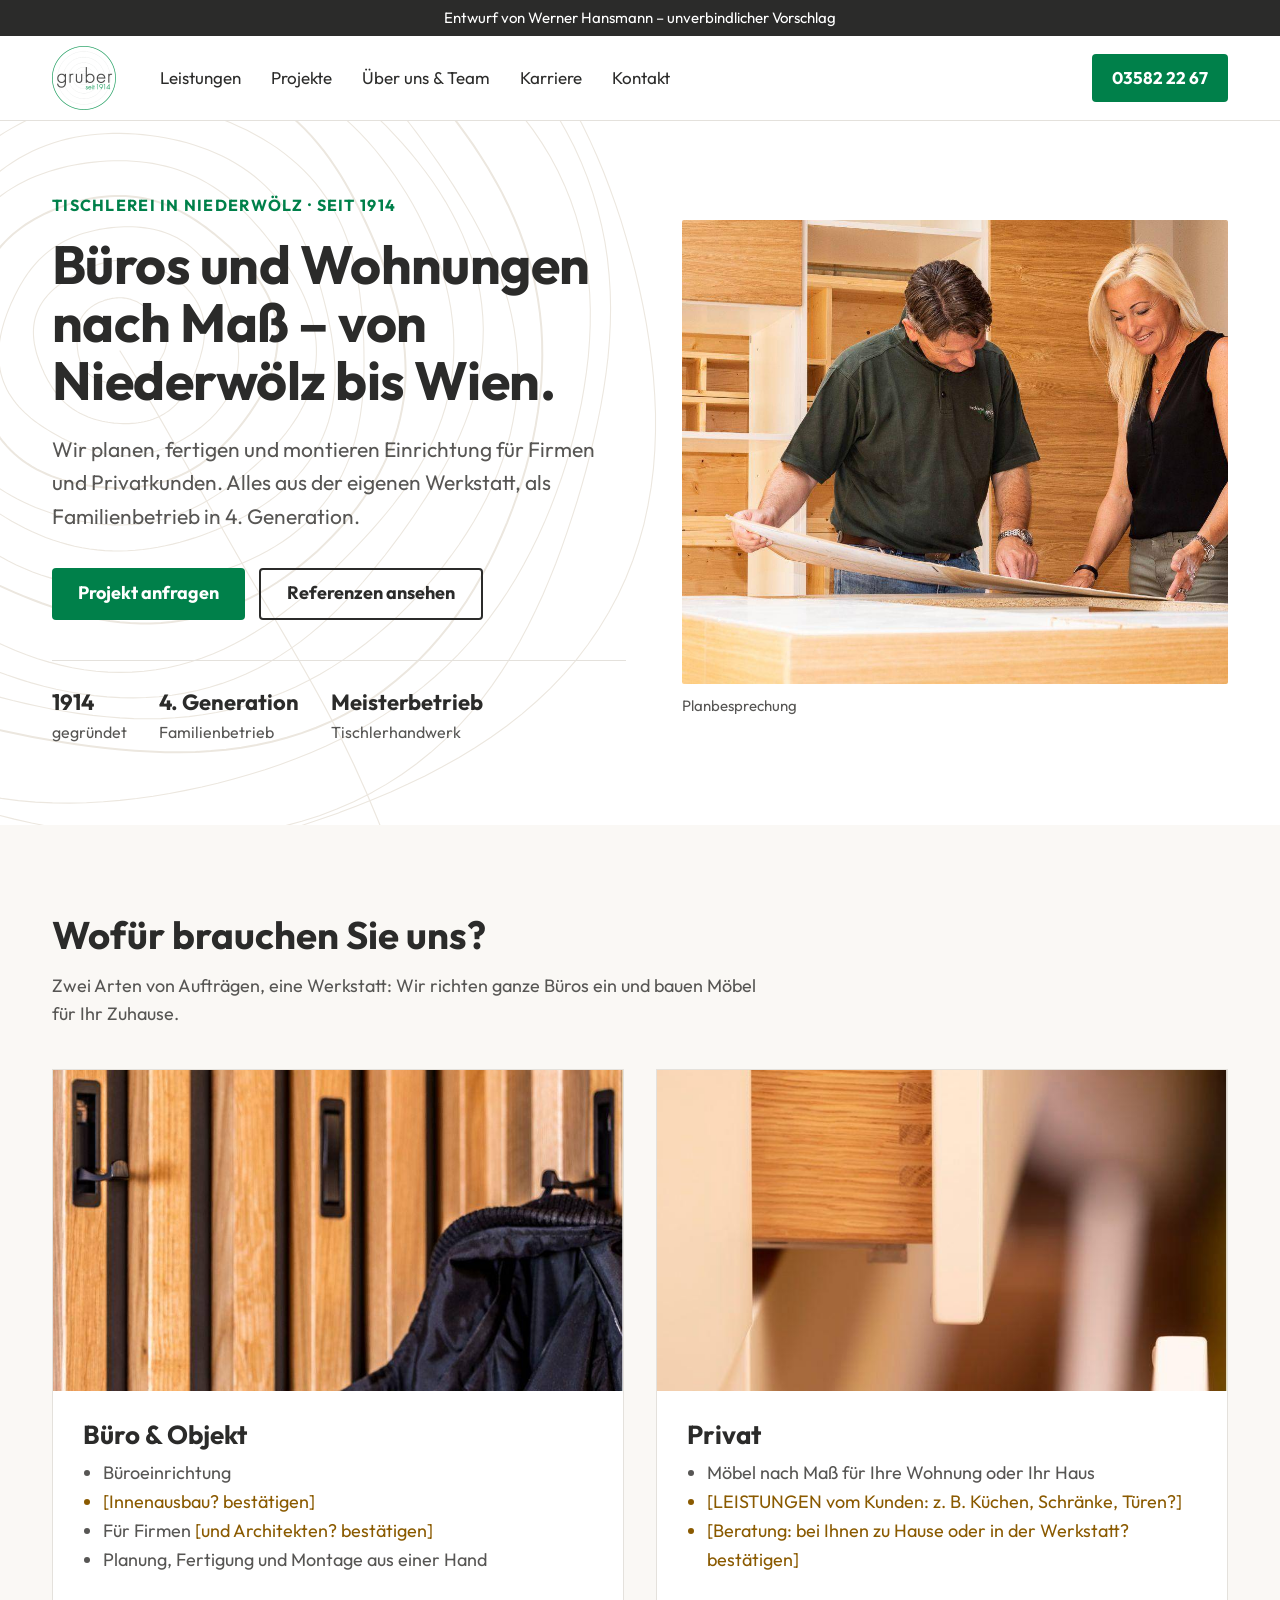
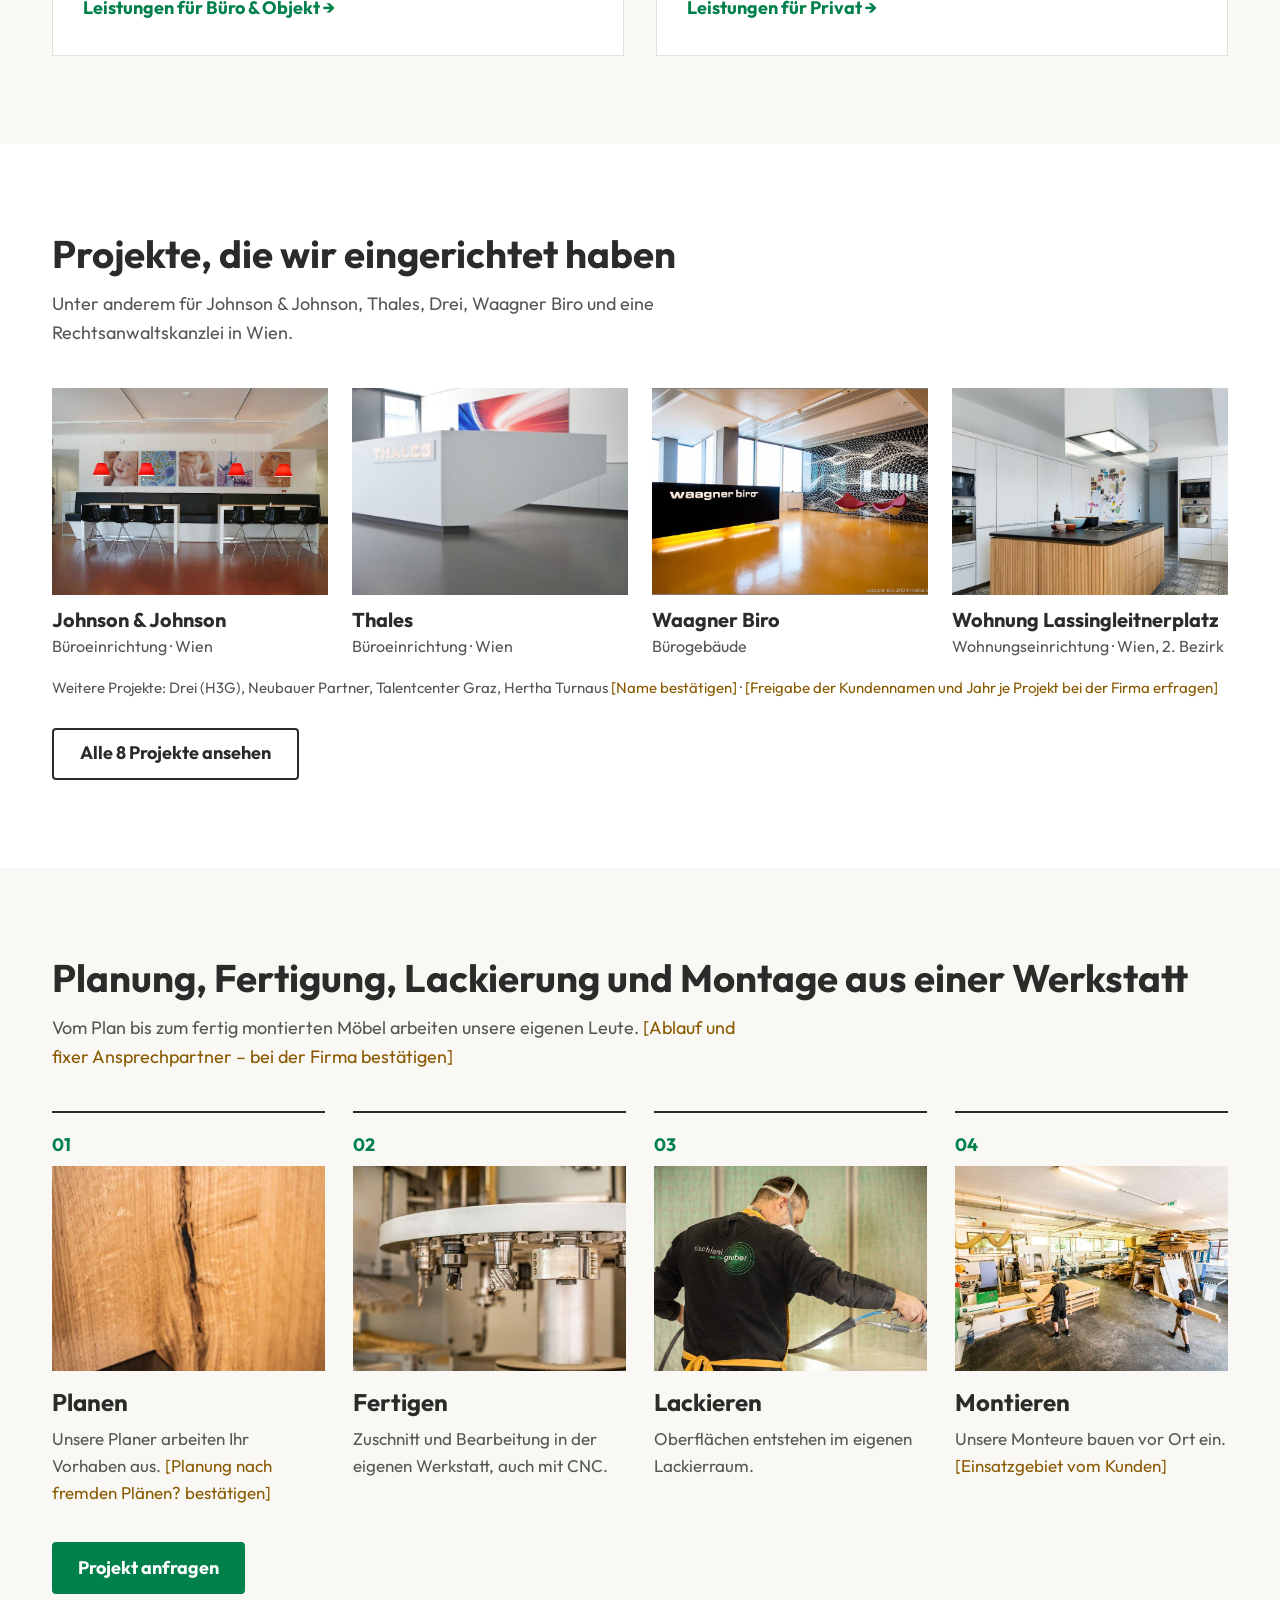
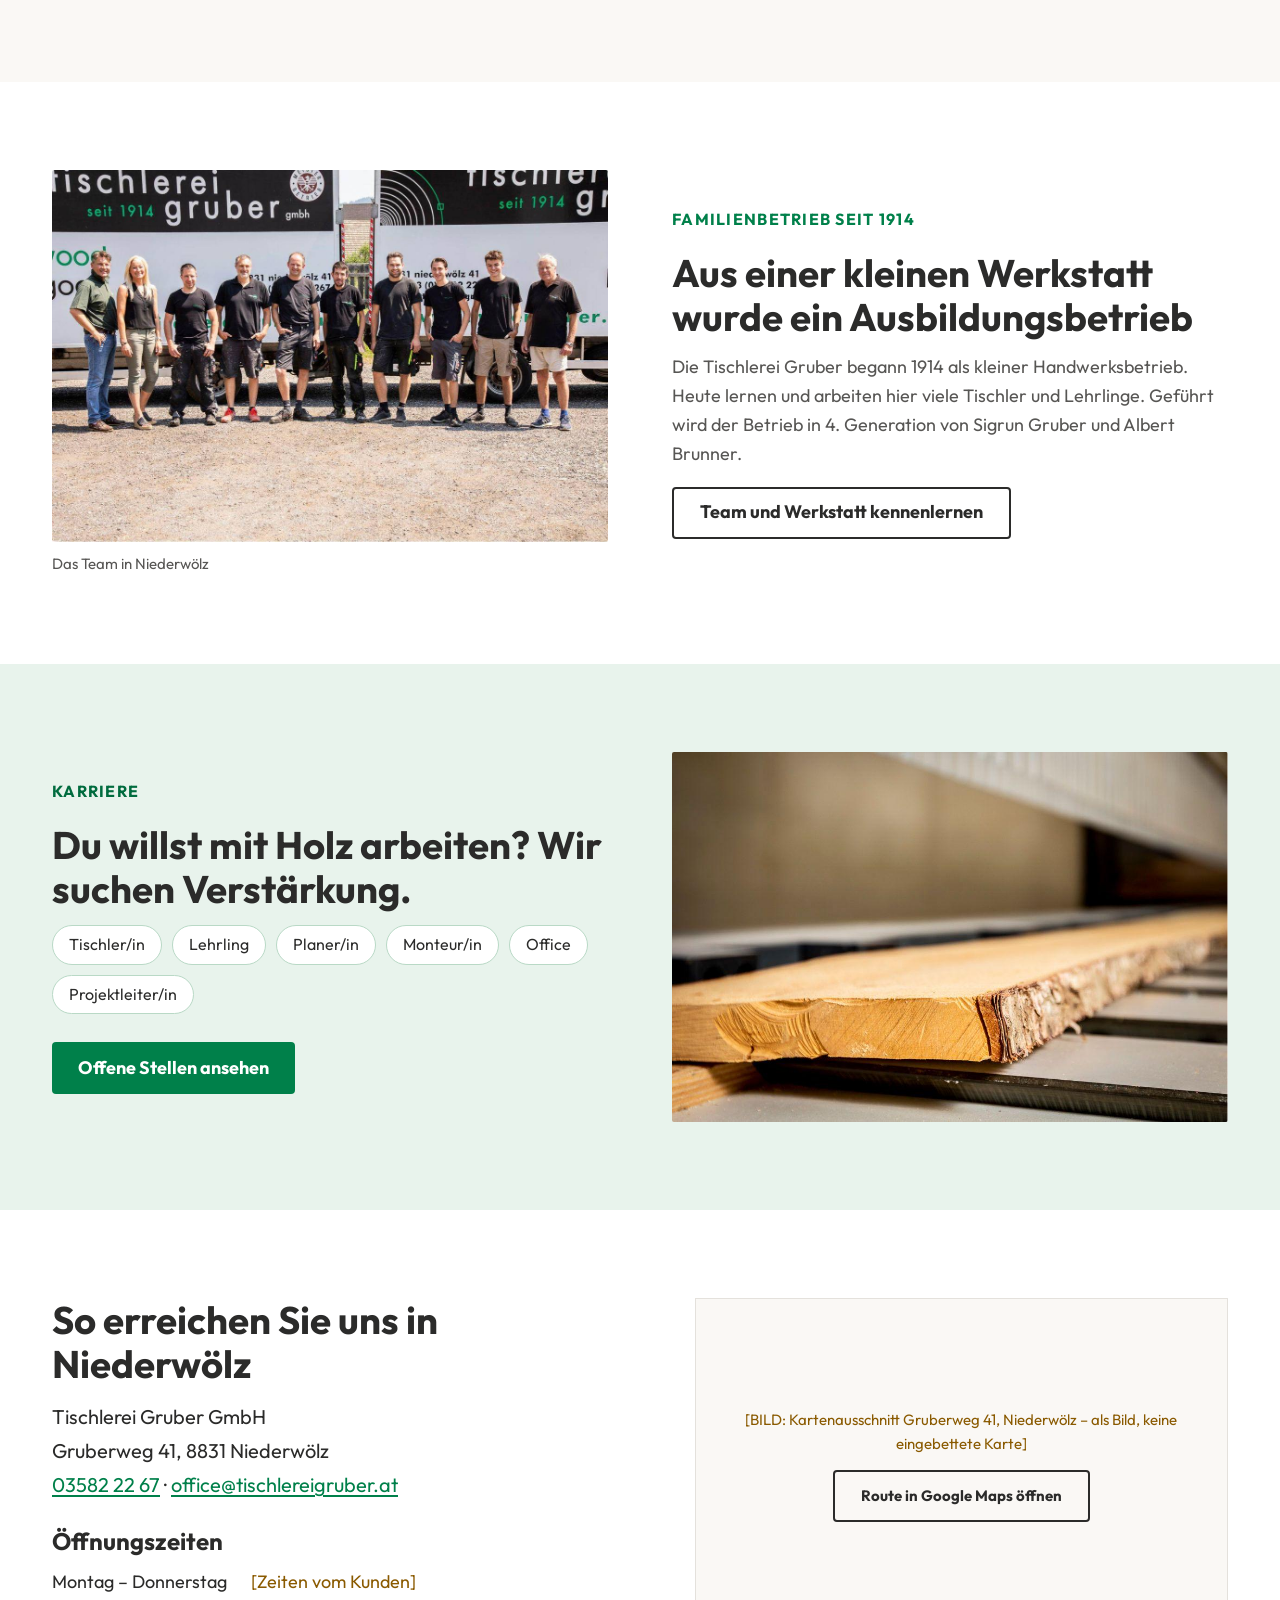
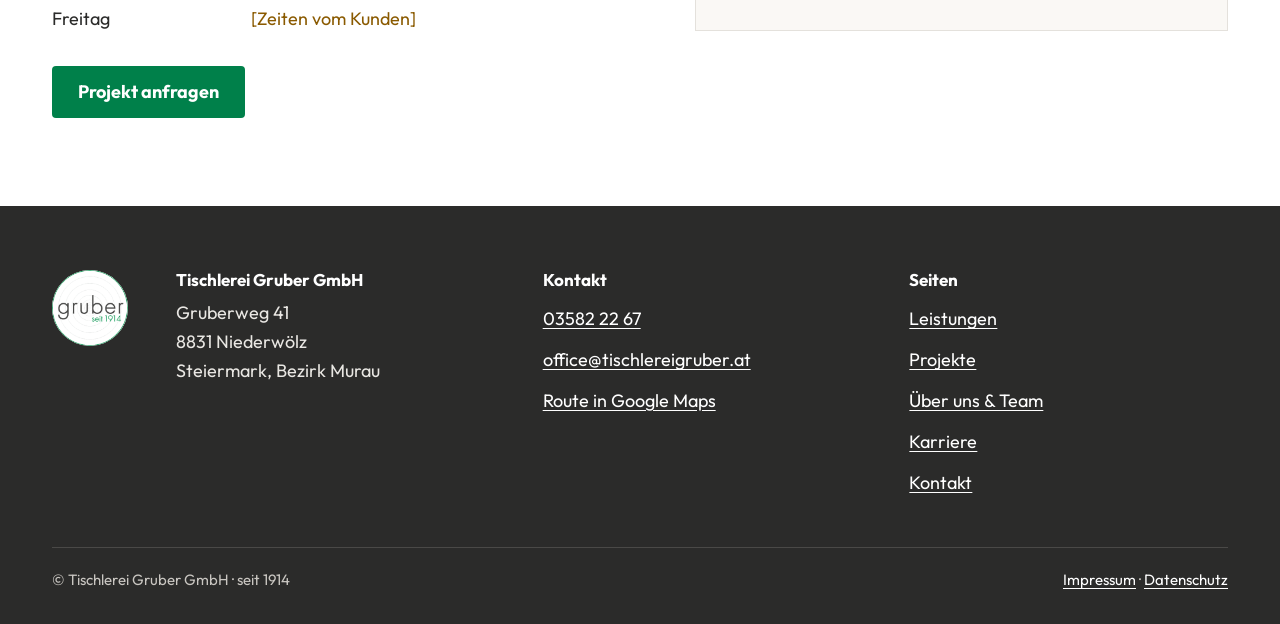
==== commit 41f53ec9: "Startseite: Jahresringe wachsen beim Laden Ring für Ring Co-Authored-By: Claude Opus 5.5 <noreply@an" ====
--- a/index.html
+++ b/index.html
@@ -24,7 +24,7 @@
 </header>
 <main id="inhalt">
 <section class="hero" aria-labelledby="hero-h">
- <svg class="ringe" viewBox="0 0 1100 1100" aria-hidden="true" focusable="false"><g fill="none" stroke="#ece7df" stroke-linecap="round"><polyline points="596.5,550.0 596.4,551.6 596.3,553.1 596.0,554.6 595.7,556.2 595.3,557.7 594.8,559.2 594.3,560.6 593.7,562.0 593.0,563.4 592.3,564.8 591.6,566.2 590.8,567.5 590.0,568.8 589.2,570.0 588.3,571.3 587.4,572.5 586.5,573.7 585.5,574.8 584.6,576.0 583.6,577.1 582.6,578.2 581.5,579.3 580.5,580.3 579.4,581.4 578.3,582.4 577.1,583.4 575.9,584.3 574.7,585.2 573.4,586.1 572.1,586.9 570.8,587.7 569.5,588.4 568.1,589.1 566.7,589.7 565.2,590.2 563.8,590.8 562.3,591.2 560.8,591.6 559.3,591.9 557.7,592.2 556.2,592.5 554.7,592.6 553.1,592.8 551.6,592.8 550.0,592.9 548.4,592.8 546.9,592.8 545.3,592.7 543.8,592.6 542.2,592.4 540.7,592.2 539.1,591.9 537.6,591.6 536.0,591.3 534.5,590.9 533.0,590.5 531.5,590.0 530.0,589.5 528.5,588.9 527.0,588.2 525.6,587.5 524.2,586.8 522.8,586.0 521.5,585.1 520.2,584.1 519.0,583.1 517.8,582.0 516.7,580.9 515.7,579.7 514.7,578.5 513.8,577.2 512.9,575.9 512.1,574.6 511.4,573.2 510.8,571.8 510.2,570.3 509.7,568.9 509.3,567.4 508.9,566.0 508.5,564.5 508.2,563.1 508.0,561.6 507.8,560.1 507.6,558.7 507.4,557.2 507.3,555.8 507.2,554.3 507.1,552.9 507.0,551.4 507.0,550.0 506.9,548.6 506.9,547.1 507.0,545.6 507.0,544.2 507.1,542.7 507.2,541.3 507.4,539.8 507.6,538.3 507.9,536.8 508.2,535.4 508.6,533.9 509.0,532.5 509.5,531.0 510.1,529.6 510.7,528.2 511.5,526.8 512.2,525.5 513.1,524.2 514.0,523.0 515.0,521.8 516.0,520.6 517.1,519.5 518.3,518.4 519.5,517.4 520.7,516.4 522.0,515.5 523.3,514.6 524.6,513.8 526.0,513.0 527.4,512.3 528.8,511.6 530.2,511.0 531.7,510.4 533.1,509.9 534.6,509.3 536.1,508.9 537.6,508.4 539.1,508.1 540.7,507.7 542.2,507.4 543.7,507.2 545.3,507.0 546.9,506.9 548.4,506.8 550.0,506.8 551.6,506.8 553.1,506.9 554.7,507.1 556.2,507.3 557.8,507.6 559.3,508.0 560.8,508.4 562.3,508.9 563.7,509.4 565.1,510.0 566.5,510.6 567.9,511.3 569.2,512.1 570.5,512.9 571.8,513.7 573.1,514.5 574.3,515.4 575.5,516.3 576.6,517.2 577.8,518.2 578.9,519.1 580.0,520.1 581.1,521.1 582.2,522.1 583.3,523.2 584.3,524.2 585.4,525.3 586.4,526.4 587.4,527.6 588.3,528.7 589.3,529.9 590.2,531.2 591.1,532.4 591.9,533.7 592.7,535.1 593.4,536.4 594.0,537.9 594.6,539.3 595.2,540.8 595.6,542.3 596.0,543.8 596.2,545.3 596.4,546.9 596.5,548.4 596.5,550.0" stroke-width="1.1"/><polyline points="633.8,550.0 633.4,552.8 632.9,555.6 632.3,558.3 631.6,561.0 630.9,563.7 630.2,566.4 629.4,569.0 628.5,571.7 627.7,574.3 626.8,576.9 625.8,579.5 624.8,582.0 623.8,584.6 622.7,587.2 621.6,589.7 620.4,592.3 619.1,594.8 617.8,597.3 616.3,599.8 614.8,602.3 613.2,604.7 611.5,607.1 609.7,609.4 607.7,611.6 605.7,613.8 603.5,615.9 601.2,617.8 598.9,619.7 596.4,621.4 593.9,623.0 591.2,624.5 588.5,625.9 585.7,627.1 582.9,628.2 580.0,629.2 577.0,630.0 574.1,630.7 571.1,631.3 568.1,631.8 565.1,632.2 562.0,632.4 559.0,632.6 556.0,632.6 553.0,632.6 550.0,632.5 547.0,632.3 544.0,632.1 541.1,631.7 538.1,631.3 535.2,630.8 532.3,630.2 529.4,629.5 526.5,628.8 523.7,627.9 520.9,627.0 518.1,626.0 515.4,624.8 512.7,623.6 510.0,622.3 507.5,620.9 504.9,619.3 502.5,617.7 500.1,616.0 497.9,614.2 495.6,612.3 493.5,610.3 491.5,608.3 489.6,606.1 487.7,603.9 485.9,601.7 484.2,599.4 482.6,597.1 481.1,594.7 479.6,592.3 478.2,589.9 476.9,587.4 475.6,584.9 474.3,582.4 473.2,579.8 472.0,577.3 471.0,574.7 469.9,572.1 468.9,569.4 468.0,566.8 467.1,564.0 466.3,561.3 465.6,558.5 465.0,555.7 464.4,552.9 464.0,550.0 463.7,547.1 463.5,544.2 463.4,541.2 463.5,538.3 463.7,535.4 464.1,532.4 464.6,529.5 465.3,526.6 466.2,523.8 467.2,521.0 468.4,518.3 469.7,515.6 471.2,513.0 472.8,510.5 474.5,508.1 476.4,505.8 478.3,503.5 480.4,501.4 482.5,499.3 484.7,497.3 487.0,495.5 489.3,493.7 491.7,491.9 494.1,490.3 496.5,488.7 499.0,487.2 501.4,485.7 503.9,484.3 506.4,482.9 508.9,481.6 511.5,480.4 514.0,479.1 516.6,477.9 519.2,476.8 521.9,475.7 524.6,474.7 527.3,473.8 530.0,472.9 532.8,472.1 535.6,471.4 538.4,470.7 541.3,470.2 544.2,469.8 547.1,469.4 550.0,469.2 552.9,469.1 555.9,469.2 558.8,469.3 561.8,469.6 564.7,470.0 567.6,470.5 570.5,471.1 573.3,471.8 576.1,472.6 578.9,473.5 581.7,474.6 584.4,475.7 587.1,476.8 589.8,478.1 592.4,479.4 594.9,480.9 597.5,482.3 600.0,483.9 602.4,485.5 604.8,487.2 607.2,489.0 609.5,490.8 611.7,492.7 613.9,494.7 616.0,496.7 618.0,498.9 620.0,501.1 621.9,503.4 623.6,505.8 625.3,508.2 626.8,510.7 628.2,513.3 629.5,516.0 630.6,518.7 631.6,521.4 632.5,524.2 633.2,527.1 633.7,529.9 634.1,532.8 634.4,535.7 634.5,538.6 634.5,541.5 634.4,544.3 634.1,547.2 633.8,550.0" stroke-width="1.1"/><polyline points="667.5,550.0 668.0,554.0 668.4,558.0 668.6,562.0 668.6,566.0 668.5,570.1 668.1,574.1 667.6,578.2 666.9,582.2 665.9,586.2 664.8,590.2 663.4,594.1 661.8,597.9 660.1,601.6 658.1,605.3 656.0,608.9 653.7,612.3 651.3,615.7 648.7,618.9 646.0,622.1 643.1,625.1 640.2,628.1 637.1,630.9 634.0,633.6 630.8,636.3 627.5,638.8 624.1,641.2 620.7,643.6 617.2,645.8 613.6,647.9 610.0,650.0 606.3,651.9 602.6,653.7 598.8,655.4 595.0,657.0 591.1,658.5 587.1,659.8 583.1,661.0 579.0,662.0 574.9,662.9 570.8,663.6 566.7,664.1 562.5,664.5 558.3,664.7 554.2,664.7 550.0,664.6 545.8,664.3 541.7,663.8 537.6,663.2 533.6,662.4 529.6,661.5 525.6,660.5 521.7,659.3 517.8,658.1 513.9,656.7 510.2,655.2 506.4,653.7 502.7,652.1 499.1,650.4 495.4,648.7 491.8,646.9 488.3,645.0 484.7,643.0 481.2,641.0 477.7,638.9 474.3,636.8 470.9,634.5 467.5,632.1 464.2,629.7 460.9,627.1 457.8,624.4 454.7,621.6 451.7,618.7 448.8,615.6 446.1,612.4 443.6,609.1 441.2,605.6 438.9,602.1 436.9,598.4 435.1,594.6 433.5,590.8 432.2,586.8 431.0,582.8 430.1,578.7 429.4,574.6 429.0,570.5 428.7,566.4 428.7,562.3 428.8,558.1 429.2,554.1 429.7,550.0 430.4,546.0 431.2,542.0 432.1,538.1 433.2,534.2 434.3,530.4 435.6,526.6 436.9,522.9 438.3,519.2 439.8,515.6 441.3,512.0 443.0,508.4 444.6,504.9 446.4,501.4 448.2,498.0 450.1,494.5 452.1,491.2 454.2,487.8 456.3,484.6 458.6,481.3 461.0,478.2 463.5,475.1 466.1,472.1 468.8,469.2 471.7,466.4 474.7,463.7 477.7,461.1 480.9,458.6 484.2,456.3 487.6,454.1 491.1,452.0 494.7,450.0 498.4,448.2 502.1,446.6 505.9,445.0 509.7,443.6 513.6,442.3 517.6,441.2 521.5,440.2 525.5,439.2 529.5,438.4 533.6,437.7 537.7,437.1 541.8,436.6 545.9,436.2 550.0,436.0 554.1,435.8 558.3,435.7 562.5,435.8 566.7,436.0 570.8,436.4 575.0,436.9 579.2,437.5 583.3,438.3 587.4,439.3 591.5,440.4 595.5,441.7 599.4,443.2 603.3,444.9 607.1,446.8 610.7,448.9 614.3,451.1 617.7,453.5 621.0,456.1 624.1,458.8 627.1,461.6 630.0,464.6 632.7,467.7 635.2,470.9 637.6,474.1 639.9,477.5 642.0,480.9 644.1,484.3 646.0,487.8 647.8,491.3 649.5,494.8 651.1,498.3 652.6,501.9 654.1,505.4 655.6,509.0 657.0,512.6 658.3,516.2 659.6,519.8 660.8,523.4 662.0,527.1 663.1,530.8 664.2,534.6 665.1,538.4 666.0,542.2 666.8,546.1 667.5,550.0" stroke-width="1.1"/><polyline points="707.6,550.0 707.3,555.3 706.6,560.5 705.8,565.7 704.6,570.9 703.2,576.0 701.6,581.0 699.8,585.9 697.8,590.7 695.6,595.5 693.2,600.1 690.8,604.7 688.2,609.2 685.5,613.5 682.7,617.8 679.8,622.1 676.9,626.2 673.8,630.3 670.7,634.3 667.5,638.3 664.2,642.2 660.9,646.0 657.4,649.7 653.8,653.4 650.2,657.0 646.4,660.5 642.5,663.8 638.5,667.1 634.4,670.3 630.1,673.3 625.7,676.1 621.2,678.8 616.6,681.3 611.9,683.7 607.1,685.8 602.2,687.8 597.2,689.6 592.1,691.1 586.9,692.5 581.8,693.7 576.5,694.7 571.3,695.5 566.0,696.1 560.7,696.5 555.3,696.8 550.0,696.9 544.7,696.9 539.3,696.7 534.0,696.4 528.7,696.0 523.3,695.3 518.0,694.6 512.7,693.7 507.5,692.7 502.2,691.5 497.0,690.1 491.7,688.6 486.6,686.9 481.5,685.1 476.5,683.0 471.5,680.7 466.7,678.3 461.9,675.6 457.3,672.7 452.8,669.6 448.5,666.3 444.4,662.7 440.5,659.0 436.8,655.1 433.3,651.0 430.0,646.8 427.0,642.4 424.2,637.9 421.6,633.3 419.3,628.5 417.2,623.7 415.3,618.9 413.6,614.0 412.1,609.0 410.8,604.1 409.7,599.1 408.6,594.2 407.8,589.2 407.0,584.3 406.3,579.4 405.7,574.5 405.2,569.6 404.8,564.7 404.4,559.8 404.1,554.9 403.9,550.0 403.8,545.1 403.7,540.2 403.7,535.2 403.9,530.3 404.1,525.3 404.5,520.3 405.1,515.3 405.8,510.2 406.7,505.2 407.9,500.3 409.2,495.3 410.7,490.4 412.5,485.5 414.6,480.8 416.8,476.1 419.3,471.5 422.1,467.0 425.0,462.7 428.2,458.5 431.6,454.5 435.2,450.6 438.9,446.9 442.9,443.3 447.0,440.0 451.2,436.8 455.5,433.7 460.0,430.9 464.5,428.2 469.2,425.6 473.9,423.2 478.6,421.0 483.5,418.9 488.4,416.9 493.3,415.1 498.3,413.4 503.3,411.8 508.4,410.4 513.5,409.2 518.6,408.0 523.8,407.1 529.0,406.3 534.2,405.7 539.5,405.2 544.7,405.0 550.0,404.9 555.3,405.1 560.5,405.4 565.7,406.0 570.9,406.8 576.1,407.8 581.2,409.0 586.2,410.4 591.2,412.0 596.0,413.8 600.8,415.7 605.5,417.9 610.1,420.2 614.6,422.6 619.0,425.2 623.4,427.8 627.6,430.6 631.7,433.5 635.8,436.4 639.8,439.5 643.8,442.6 647.6,445.7 651.5,449.0 655.2,452.3 659.0,455.6 662.7,459.1 666.3,462.6 669.9,466.2 673.4,470.0 676.8,473.8 680.2,477.7 683.5,481.8 686.6,485.9 689.6,490.3 692.4,494.7 695.0,499.2 697.5,503.9 699.7,508.7 701.7,513.6 703.4,518.7 704.8,523.8 706.0,528.9 706.8,534.2 707.4,539.4 707.6,544.7 707.6,550.0" stroke-width="2.0"/><polyline points="746.0,550.0 746.4,556.6 746.4,563.2 746.1,569.8 745.4,576.4 744.3,582.9 742.9,589.4 741.0,595.8 738.9,602.1 736.4,608.2 733.6,614.3 730.5,620.1 727.2,625.9 723.6,631.4 719.9,636.8 715.9,642.1 711.8,647.2 707.5,652.2 703.1,657.0 698.6,661.7 694.1,666.2 689.4,670.7 684.6,675.0 679.8,679.2 674.9,683.4 669.9,687.4 664.8,691.3 659.7,695.1 654.4,698.8 649.1,702.4 643.6,705.9 638.1,709.2 632.4,712.4 626.6,715.4 620.7,718.3 614.7,720.9 608.6,723.3 602.3,725.5 596.0,727.5 589.6,729.2 583.1,730.6 576.6,731.8 570.0,732.7 563.3,733.4 556.7,733.8 550.0,734.0 543.3,733.9 536.7,733.5 530.0,733.0 523.4,732.2 516.8,731.2 510.2,730.0 503.7,728.6 497.2,727.0 490.8,725.2 484.4,723.3 478.1,721.1 471.8,718.8 465.6,716.4 459.4,713.8 453.4,710.9 447.4,707.9 441.4,704.7 435.6,701.4 429.9,697.8 424.4,693.9 419.0,689.9 413.7,685.7 408.7,681.2 403.9,676.5 399.3,671.6 395.0,666.5 390.9,661.1 387.1,655.6 383.7,649.9 380.5,644.1 377.7,638.1 375.2,632.0 373.0,625.8 371.1,619.5 369.6,613.1 368.3,606.8 367.3,600.4 366.6,594.0 366.1,587.6 365.9,581.2 365.8,574.9 365.9,568.6 366.2,562.4 366.6,556.2 367.2,550.0 367.8,543.9 368.5,537.8 369.4,531.7 370.3,525.7 371.2,519.7 372.3,513.7 373.5,507.7 374.7,501.7 376.1,495.7 377.6,489.7 379.3,483.7 381.1,477.7 383.1,471.8 385.4,465.8 387.8,460.0 390.5,454.2 393.5,448.5 396.7,442.9 400.1,437.4 403.9,432.1 407.8,426.9 412.1,422.0 416.6,417.2 421.4,412.7 426.4,408.3 431.6,404.3 437.0,400.4 442.6,396.9 448.3,393.5 454.2,390.4 460.2,387.6 466.3,385.0 472.5,382.7 478.8,380.5 485.1,378.6 491.5,376.9 497.9,375.3 504.4,374.0 510.8,372.9 517.3,371.9 523.9,371.1 530.4,370.5 536.9,370.0 543.5,369.8 550.0,369.7 556.5,369.8 563.1,370.2 569.6,370.7 576.1,371.5 582.6,372.4 589.0,373.7 595.3,375.1 601.6,376.8 607.9,378.8 614.0,381.0 620.0,383.4 625.9,386.1 631.7,389.0 637.3,392.1 642.8,395.5 648.1,399.0 653.3,402.8 658.3,406.7 663.2,410.7 667.9,414.9 672.5,419.2 676.9,423.6 681.2,428.2 685.4,432.8 689.5,437.4 693.5,442.2 697.4,447.0 701.2,451.9 705.0,456.9 708.6,461.9 712.2,467.1 715.7,472.3 719.1,477.6 722.4,483.0 725.6,488.6 728.6,494.2 731.5,500.0 734.2,505.8 736.7,511.8 739.0,518.0 741.0,524.2 742.7,530.5 744.1,536.9 745.2,543.4 746.0,550.0" stroke-width="1.1"/><polyline points="762.4,550.0 763.4,557.2 764.1,564.4 764.7,571.7 765.0,579.1 765.1,586.5 764.8,593.9 764.2,601.4 763.3,608.8 762.1,616.3 760.4,623.6 758.4,631.0 755.9,638.2 753.1,645.3 749.9,652.2 746.3,659.0 742.3,665.6 738.0,671.9 733.3,678.1 728.3,684.0 723.1,689.6 717.5,695.0 711.7,700.2 705.8,705.1 699.6,709.7 693.2,714.1 686.8,718.3 680.2,722.3 673.5,726.0 666.7,729.5 659.8,732.9 652.9,736.0 645.9,739.0 638.8,741.8 631.7,744.4 624.5,746.9 617.3,749.1 610.0,751.2 602.7,753.1 595.3,754.8 587.8,756.3 580.3,757.5 572.8,758.5 565.2,759.3 557.6,759.8 550.0,760.0 542.4,759.9 534.8,759.6 527.2,758.9 519.6,758.0 512.1,756.8 504.6,755.2 497.3,753.4 490.0,751.3 482.8,749.0 475.7,746.4 468.7,743.6 461.8,740.5 455.0,737.2 448.4,733.8 441.8,730.2 435.4,726.4 429.0,722.4 422.8,718.3 416.7,714.1 410.6,709.7 404.7,705.2 398.9,700.5 393.1,695.7 387.5,690.7 382.0,685.6 376.6,680.3 371.4,674.8 366.3,669.1 361.5,663.3 356.8,657.2 352.4,651.0 348.3,644.6 344.5,638.0 340.9,631.2 337.8,624.3 335.0,617.2 332.5,610.0 330.5,602.6 328.9,595.2 327.8,587.7 327.0,580.1 326.7,572.6 326.8,565.0 327.2,557.5 328.1,550.0 329.3,542.6 330.9,535.3 332.8,528.0 334.9,520.9 337.4,513.9 340.0,507.1 342.9,500.3 345.9,493.7 349.0,487.2 352.3,480.8 355.7,474.5 359.2,468.3 362.8,462.2 366.5,456.2 370.2,450.2 374.0,444.3 377.9,438.4 382.0,432.6 386.1,426.9 390.4,421.2 394.8,415.6 399.3,410.1 404.1,404.7 409.0,399.4 414.1,394.3 419.4,389.3 424.9,384.4 430.6,379.8 436.5,375.4 442.7,371.2 449.0,367.3 455.5,363.7 462.2,360.3 469.0,357.2 476.0,354.5 483.1,352.0 490.3,349.8 497.6,347.9 505.0,346.3 512.4,345.0 519.9,344.0 527.4,343.2 534.9,342.7 542.5,342.4 550.0,342.4 557.5,342.6 565.1,343.0 572.6,343.6 580.0,344.5 587.5,345.5 594.9,346.8 602.3,348.2 609.7,349.9 617.0,351.8 624.2,354.0 631.4,356.4 638.4,359.0 645.4,361.9 652.2,365.1 659.0,368.5 665.5,372.2 671.9,376.2 678.1,380.5 684.1,385.0 689.8,389.8 695.3,394.8 700.5,400.1 705.5,405.6 710.2,411.3 714.7,417.1 718.8,423.2 722.7,429.3 726.4,435.6 729.8,442.0 732.9,448.4 735.9,455.0 738.6,461.5 741.2,468.1 743.6,474.8 745.9,481.5 748.0,488.1 750.0,494.9 751.9,501.6 753.7,508.4 755.4,515.2 757.1,522.0 758.6,528.9 760.0,535.9 761.3,542.9 762.4,550.0" stroke-width="1.1"/><polyline points="793.7,550.0 793.9,558.2 794.0,566.4 794.0,574.7 793.9,583.0 793.6,591.3 793.1,599.7 792.4,608.1 791.4,616.6 790.2,625.1 788.7,633.5 786.9,642.0 784.7,650.5 782.2,658.9 779.3,667.2 775.9,675.4 772.2,683.5 768.0,691.4 763.4,699.1 758.4,706.5 752.9,713.7 747.1,720.7 740.9,727.3 734.4,733.6 727.5,739.5 720.3,745.2 712.9,750.5 705.2,755.4 697.3,760.0 689.3,764.3 681.0,768.2 672.7,771.9 664.2,775.2 655.7,778.3 647.1,781.1 638.4,783.6 629.7,785.9 621.0,788.0 612.2,789.8 603.4,791.4 594.5,792.8 585.7,793.9 576.8,794.9 567.9,795.5 558.9,796.0 550.0,796.1 541.1,796.0 532.1,795.6 523.2,794.9 514.4,793.9 505.5,792.6 496.7,790.9 488.1,788.9 479.4,786.6 471.0,783.9 462.6,780.9 454.4,777.6 446.3,774.0 438.4,770.0 430.7,765.8 423.1,761.3 415.7,756.6 408.6,751.6 401.6,746.5 394.7,741.1 388.1,735.6 381.6,729.8 375.3,724.0 369.1,718.0 363.0,711.9 357.1,705.6 351.4,699.2 345.8,692.7 340.3,686.0 334.9,679.2 329.8,672.3 324.7,665.2 319.9,657.9 315.3,650.5 310.9,642.9 306.8,635.1 303.0,627.2 299.5,619.1 296.4,610.8 293.7,602.4 291.3,593.9 289.4,585.2 288.0,576.5 287.1,567.7 286.6,558.8 286.7,550.0 287.2,541.2 288.3,532.4 289.8,523.7 291.8,515.1 294.3,506.6 297.1,498.3 300.4,490.2 304.1,482.2 308.0,474.4 312.3,466.8 316.8,459.4 321.5,452.2 326.5,445.2 331.6,438.3 336.8,431.7 342.2,425.1 347.6,418.8 353.2,412.5 358.8,406.4 364.5,400.4 370.3,394.4 376.2,388.6 382.2,382.9 388.2,377.2 394.4,371.7 400.7,366.3 407.2,361.0 413.8,355.8 420.6,350.8 427.5,346.0 434.7,341.4 442.0,337.1 449.5,332.9 457.2,329.1 465.0,325.5 473.0,322.3 481.2,319.4 489.5,316.8 498.0,314.6 506.5,312.7 515.1,311.2 523.8,310.0 532.5,309.2 541.2,308.7 550.0,308.6 558.8,308.8 567.5,309.3 576.2,310.1 584.9,311.1 593.6,312.4 602.2,314.0 610.7,315.9 619.2,317.9 627.6,320.3 636.0,322.8 644.3,325.6 652.5,328.6 660.7,331.8 668.7,335.4 676.6,339.1 684.4,343.2 692.1,347.5 699.6,352.1 706.9,356.9 714.0,362.1 720.8,367.6 727.5,373.3 733.8,379.3 739.8,385.6 745.5,392.2 750.9,399.1 755.9,406.1 760.6,413.4 764.9,420.9 768.8,428.5 772.4,436.3 775.6,444.2 778.5,452.2 781.0,460.2 783.3,468.4 785.2,476.5 786.9,484.7 788.4,492.9 789.6,501.0 790.6,509.2 791.5,517.4 792.3,525.5 792.9,533.7 793.3,541.8 793.7,550.0" stroke-width="1.1"/><polyline points="833.6,550.0 834.7,559.6 835.3,569.2 835.6,578.9 835.4,588.6 834.7,598.3 833.7,608.0 832.1,617.6 830.1,627.2 827.7,636.7 824.8,646.2 821.4,655.4 817.7,664.6 813.5,673.6 809.0,682.4 804.1,691.0 798.8,699.5 793.3,707.8 787.5,715.9 781.3,723.8 774.9,731.5 768.3,739.0 761.4,746.3 754.3,753.4 747.0,760.4 739.4,767.1 731.6,773.5 723.6,779.8 715.4,785.8 707.0,791.5 698.3,797.0 689.4,802.1 680.3,806.9 671.0,811.4 661.5,815.5 651.9,819.1 642.0,822.4 632.1,825.2 622.0,827.6 611.8,829.5 601.5,830.9 591.2,831.9 580.9,832.4 570.5,832.4 560.2,832.0 550.0,831.2 539.8,829.9 529.8,828.3 519.8,826.3 509.9,824.0 500.2,821.4 490.6,818.6 481.2,815.5 471.8,812.2 462.6,808.7 453.4,805.1 444.4,801.3 435.5,797.4 426.6,793.3 417.8,789.2 409.0,784.8 400.3,780.4 391.6,775.8 383.0,771.0 374.5,766.0 366.0,760.8 357.7,755.4 349.5,749.7 341.4,743.7 333.5,737.5 325.8,730.9 318.4,724.0 311.2,716.8 304.4,709.3 298.0,701.4 291.9,693.3 286.3,684.8 281.2,676.1 276.6,667.1 272.4,657.8 268.8,648.4 265.7,638.8 263.1,629.1 261.1,619.3 259.5,609.4 258.5,599.4 257.9,589.5 257.7,579.5 258.0,569.6 258.7,559.8 259.8,550.0 261.2,540.3 262.9,530.7 264.8,521.2 267.1,511.8 269.6,502.5 272.3,493.3 275.3,484.1 278.5,475.1 281.9,466.2 285.5,457.4 289.3,448.7 293.4,440.2 297.7,431.7 302.3,423.4 307.1,415.2 312.2,407.1 317.6,399.2 323.2,391.6 329.1,384.1 335.3,376.8 341.9,369.8 348.6,363.0 355.7,356.5 363.0,350.3 370.6,344.4 378.3,338.7 386.3,333.4 394.5,328.3 402.9,323.6 411.4,319.1 420.0,314.9 428.8,311.0 437.6,307.3 446.6,303.8 455.6,300.6 464.7,297.6 473.9,294.8 483.2,292.2 492.5,289.8 501.9,287.5 511.3,285.5 520.9,283.6 530.5,282.0 540.2,280.6 550.0,279.4 559.9,278.5 569.8,277.9 579.8,277.6 589.8,277.6 599.9,278.0 609.9,278.9 620.0,280.1 630.0,281.8 639.9,283.9 649.7,286.6 659.4,289.7 668.9,293.3 678.1,297.4 687.2,302.0 695.9,307.0 704.4,312.4 712.5,318.3 720.3,324.6 727.8,331.2 734.9,338.1 741.7,345.3 748.1,352.8 754.2,360.4 759.9,368.2 765.4,376.2 770.6,384.3 775.5,392.5 780.2,400.7 784.6,409.0 788.9,417.4 793.0,425.8 797.0,434.2 800.8,442.6 804.5,451.1 808.0,459.7 811.5,468.3 814.7,477.0 817.9,485.8 820.8,494.6 823.6,503.6 826.2,512.7 828.5,521.9 830.5,531.1 832.2,540.5 833.6,550.0" stroke-width="2.0"/><polyline points="883.8,550.0 883.8,561.2 883.2,572.4 882.1,583.6 880.3,594.6 878.1,605.6 875.3,616.5 871.9,627.2 868.0,637.7 863.7,648.0 858.9,658.1 853.7,668.0 848.2,677.6 842.3,687.1 836.1,696.2 829.6,705.2 822.9,714.0 816.0,722.5 808.9,730.9 801.7,739.1 794.4,747.2 786.9,755.1 779.3,762.9 771.6,770.7 763.8,778.3 755.8,785.8 747.7,793.3 739.4,800.6 730.9,807.8 722.2,814.9 713.2,821.8 704.0,828.6 694.6,835.1 684.9,841.3 674.9,847.2 664.6,852.8 654.1,858.0 643.3,862.7 632.2,867.0 620.9,870.8 609.4,874.0 597.7,876.7 585.9,878.8 574.0,880.2 562.0,881.1 550.0,881.4 538.0,881.1 526.0,880.2 514.1,878.7 502.3,876.7 490.6,874.1 479.0,871.1 467.6,867.7 456.4,863.8 445.4,859.5 434.6,854.8 424.0,849.9 413.6,844.6 403.4,839.0 393.4,833.2 383.6,827.1 374.0,820.8 364.6,814.3 355.4,807.5 346.5,800.5 337.7,793.2 329.2,785.8 321.0,778.1 313.0,770.1 305.2,761.9 297.8,753.5 290.7,744.8 284.0,735.8 277.6,726.7 271.6,717.3 266.0,707.7 260.8,697.8 256.1,687.8 251.8,677.7 247.9,667.4 244.5,656.9 241.5,646.4 238.9,635.8 236.7,625.1 235.0,614.4 233.6,603.6 232.5,592.9 231.8,582.2 231.4,571.4 231.2,560.7 231.4,550.0 231.7,539.3 232.4,528.6 233.2,518.0 234.3,507.3 235.6,496.7 237.1,486.0 238.9,475.4 240.9,464.8 243.2,454.2 245.8,443.6 248.8,433.0 252.1,422.5 255.9,412.1 260.0,401.7 264.6,391.5 269.6,381.5 275.1,371.7 281.1,362.2 287.6,352.9 294.6,343.9 302.1,335.3 310.0,327.2 318.4,319.4 327.2,312.1 336.4,305.3 346.0,298.9 355.9,293.1 366.0,287.7 376.4,282.9 387.0,278.5 397.7,274.6 408.6,271.2 419.5,268.2 430.5,265.6 441.5,263.3 452.5,261.3 463.4,259.7 474.4,258.3 485.3,257.2 496.1,256.2 506.9,255.4 517.7,254.9 528.5,254.4 539.3,254.2 550.0,254.1 560.7,254.1 571.5,254.4 582.3,254.8 593.1,255.4 603.9,256.3 614.7,257.5 625.5,259.0 636.3,260.7 647.0,262.8 657.8,265.3 668.4,268.2 679.0,271.5 689.4,275.2 699.7,279.3 709.8,283.8 719.8,288.8 729.5,294.2 738.9,299.9 748.2,306.1 757.1,312.7 765.8,319.6 774.2,326.8 782.3,334.3 790.1,342.1 797.6,350.2 804.9,358.5 811.8,367.1 818.5,375.9 824.9,384.8 831.0,394.0 836.9,403.3 842.5,412.8 847.8,422.5 852.8,432.4 857.6,442.4 862.0,452.5 866.1,462.9 869.8,473.3 873.2,484.0 876.1,494.7 878.6,505.6 880.7,516.6 882.2,527.7 883.3,538.8 883.8,550.0" stroke-width="1.1"/><polyline points="913.0,550.0 912.2,562.2 910.7,574.3 908.6,586.2 905.9,598.1 902.6,609.8 898.9,621.3 894.7,632.6 890.1,643.8 885.1,654.7 879.8,665.4 874.2,675.9 868.3,686.3 862.2,696.4 856.0,706.4 849.5,716.3 843.0,726.0 836.2,735.6 829.4,745.2 822.3,754.6 815.2,764.0 807.8,773.2 800.3,782.4 792.6,791.5 784.6,800.5 776.3,809.4 767.8,818.1 759.0,826.6 749.8,834.8 740.3,842.9 730.5,850.6 720.3,857.9 709.7,864.9 698.8,871.4 687.6,877.4 676.0,883.0 664.2,888.0 652.1,892.4 639.8,896.2 627.3,899.5 614.6,902.1 601.8,904.2 588.9,905.7 575.9,906.5 563.0,906.9 550.0,906.6 537.1,905.9 524.2,904.6 511.4,902.9 498.7,900.8 486.2,898.2 473.7,895.2 461.4,891.9 449.2,888.1 437.1,884.1 425.2,879.7 413.5,874.9 401.9,869.9 390.5,864.5 379.3,858.8 368.3,852.7 357.5,846.3 346.9,839.5 336.6,832.4 326.6,824.9 317.0,817.0 307.6,808.8 298.7,800.3 290.1,791.4 281.9,782.1 274.2,772.5 266.9,762.7 260.1,752.5 253.8,742.1 247.9,731.5 242.5,720.7 237.6,709.7 233.1,698.6 229.1,687.4 225.4,676.1 222.2,664.7 219.3,653.3 216.7,641.9 214.5,630.4 212.5,619.0 210.8,607.5 209.3,596.0 208.0,584.6 206.9,573.1 206.1,561.5 205.4,550.0 205.0,538.4 204.8,526.8 204.8,515.1 205.1,503.4 205.8,491.6 206.8,479.8 208.1,468.0 209.9,456.2 212.1,444.4 214.8,432.7 218.1,421.1 221.9,409.5 226.2,398.2 231.2,387.0 236.7,376.1 242.9,365.5 249.6,355.2 256.9,345.2 264.7,335.7 273.1,326.6 282.0,317.9 291.3,309.8 301.0,302.1 311.1,294.9 321.5,288.1 332.2,281.9 343.0,276.1 354.1,270.8 365.3,265.8 376.7,261.3 388.1,257.1 399.5,253.3 411.0,249.8 422.5,246.6 434.0,243.6 445.5,240.9 457.1,238.3 468.6,236.0 480.1,234.0 491.7,232.1 503.3,230.4 514.9,229.0 526.6,227.8 538.3,226.9 550.0,226.2 561.8,225.9 573.6,225.9 585.4,226.2 597.2,227.0 609.0,228.1 620.8,229.7 632.5,231.7 644.2,234.1 655.8,237.0 667.2,240.3 678.5,244.1 689.7,248.3 700.7,252.9 711.5,258.0 722.1,263.4 732.4,269.3 742.6,275.4 752.6,281.9 762.3,288.7 771.8,295.8 781.1,303.2 790.2,310.8 799.1,318.7 807.8,326.8 816.3,335.2 824.5,343.8 832.6,352.6 840.4,361.7 848.0,371.0 855.3,380.5 862.4,390.3 869.1,400.3 875.5,410.6 881.5,421.2 887.1,432.0 892.3,443.1 896.9,454.3 901.1,465.8 904.7,477.5 907.6,489.4 910.0,501.4 911.7,513.4 912.8,525.6 913.3,537.8 913.0,550.0" stroke-width="1.1"/><polyline points="945.9,550.0 947.2,563.3 947.7,576.7 947.6,590.2 946.8,603.6 945.3,617.0 943.0,630.3 940.2,643.5 936.6,656.6 932.5,669.5 927.8,682.2 922.5,694.7 916.7,707.0 910.4,719.0 903.7,730.8 896.5,742.4 889.0,753.7 881.1,764.7 872.9,775.6 864.3,786.1 855.4,796.4 846.2,806.5 836.7,816.3 827.0,825.8 816.9,835.0 806.5,843.9 795.8,852.5 784.8,860.8 773.5,868.6 761.9,876.1 750.1,883.2 737.9,889.8 725.5,895.9 712.8,901.5 699.8,906.6 686.7,911.2 673.4,915.2 659.9,918.6 646.3,921.5 632.6,923.8 618.9,925.6 605.1,926.8 591.3,927.6 577.5,927.8 563.7,927.6 550.0,926.9 536.4,925.8 522.8,924.4 509.3,922.6 495.8,920.5 482.5,918.2 469.2,915.5 456.0,912.6 442.8,909.5 429.7,906.1 416.6,902.5 403.5,898.6 390.5,894.4 377.6,889.9 364.7,885.1 351.9,880.0 339.1,874.5 326.5,868.6 314.1,862.2 301.9,855.4 289.9,848.0 278.2,840.2 266.9,831.9 256.0,823.0 245.5,813.6 235.6,803.7 226.2,793.3 217.4,782.4 209.2,771.0 201.7,759.3 194.9,747.2 188.7,734.7 183.3,722.0 178.6,709.0 174.6,695.8 171.3,682.5 168.6,669.2 166.5,655.7 165.1,642.3 164.1,628.9 163.7,615.5 163.7,602.2 164.1,589.0 164.9,575.9 166.1,562.9 167.5,550.0 169.2,537.2 171.2,524.5 173.5,511.9 175.9,499.5 178.7,487.0 181.6,474.7 184.9,462.5 188.4,450.3 192.2,438.2 196.3,426.2 200.7,414.3 205.6,402.5 210.8,390.9 216.4,379.4 222.4,368.1 228.9,357.1 235.8,346.2 243.1,335.6 250.9,325.3 259.1,315.3 267.8,305.6 276.8,296.3 286.2,287.4 296.0,278.8 306.1,270.5 316.6,262.7 327.3,255.2 338.2,248.1 349.4,241.4 360.8,235.0 372.4,228.9 384.2,223.2 396.2,217.8 408.2,212.7 420.5,207.8 432.9,203.3 445.4,199.1 458.0,195.3 470.8,191.7 483.7,188.5 496.7,185.6 509.9,183.2 523.2,181.1 536.5,179.5 550.0,178.4 563.5,177.8 577.1,177.8 590.6,178.3 604.2,179.4 617.7,181.1 631.0,183.4 644.3,186.4 657.4,190.0 670.2,194.3 682.8,199.1 695.1,204.6 707.1,210.6 718.8,217.2 730.1,224.3 741.1,231.8 751.6,239.7 761.8,248.0 771.6,256.7 781.1,265.6 790.3,274.7 799.1,284.0 807.6,293.5 815.9,303.1 824.0,312.8 831.9,322.6 839.6,332.5 847.1,342.4 854.5,352.5 861.8,362.7 869.0,372.9 876.0,383.3 883.0,393.9 889.7,404.6 896.3,415.5 902.7,426.5 908.9,437.9 914.8,449.4 920.3,461.2 925.5,473.3 930.3,485.5 934.5,498.0 938.3,510.8 941.4,523.7 944.0,536.8 945.9,550.0" stroke-width="1.1"/><polyline points="972.1,550.0 972.3,564.2 972.0,578.4 971.2,592.6 969.8,606.7 967.9,620.9 965.6,634.9 962.8,649.0 959.5,662.9 955.9,676.8 951.8,690.6 947.3,704.3 942.4,718.0 937.1,731.6 931.4,745.0 925.3,758.4 918.8,771.6 911.8,784.6 904.3,797.5 896.4,810.2 887.9,822.6 878.9,834.8 869.4,846.6 859.4,858.0 848.8,869.1 837.6,879.6 826.0,889.6 813.8,899.1 801.1,908.0 788.0,916.2 774.4,923.7 760.5,930.6 746.2,936.7 731.6,942.1 716.7,946.8 701.7,950.8 686.6,954.1 671.3,956.7 656.0,958.7 640.7,960.1 625.4,961.0 610.1,961.3 594.9,961.2 579.9,960.6 564.9,959.7 550.0,958.5 535.2,957.0 520.5,955.2 505.9,953.2 491.4,951.0 476.9,948.5 462.5,945.9 448.1,943.0 433.7,939.9 419.4,936.6 405.0,932.9 390.8,929.0 376.5,924.7 362.3,920.0 348.2,914.9 334.3,909.3 320.5,903.2 306.9,896.6 293.5,889.4 280.5,881.7 267.7,873.4 255.4,864.6 243.5,855.2 232.1,845.2 221.2,834.6 210.9,823.6 201.1,812.1 192.0,800.1 183.4,787.7 175.5,775.0 168.2,761.9 161.5,748.6 155.5,735.0 150.0,721.3 145.1,707.3 140.7,693.2 136.8,679.1 133.5,664.8 130.7,650.5 128.3,636.2 126.4,621.8 124.9,607.4 123.9,593.1 123.3,578.7 123.2,564.3 123.5,550.0 124.2,535.7 125.5,521.5 127.2,507.3 129.4,493.2 132.2,479.2 135.5,465.3 139.3,451.6 143.8,438.0 148.8,424.6 154.3,411.5 160.5,398.7 167.2,386.1 174.4,373.9 182.2,361.9 190.4,350.4 199.1,339.2 208.2,328.3 217.8,317.9 227.6,307.8 237.8,298.1 248.3,288.8 259.0,279.8 269.9,271.1 280.9,262.7 292.2,254.5 303.5,246.6 315.0,239.0 326.6,231.5 338.3,224.2 350.1,217.1 362.0,210.1 374.1,203.3 386.4,196.7 398.8,190.3 411.5,184.0 424.3,178.1 437.4,172.4 450.7,167.0 464.2,162.0 478.0,157.4 492.0,153.2 506.2,149.7 520.7,146.6 535.3,144.2 550.0,142.5 564.8,141.5 579.7,141.2 594.6,141.7 609.5,142.9 624.3,144.9 638.9,147.7 653.4,151.3 667.6,155.6 681.6,160.5 695.3,166.2 708.7,172.4 721.7,179.2 734.3,186.6 746.6,194.4 758.6,202.6 770.2,211.2 781.4,220.1 792.3,229.3 802.9,238.7 813.2,248.4 823.3,258.2 833.0,268.2 842.6,278.3 851.9,288.6 861.0,299.1 869.9,309.7 878.5,320.5 887.0,331.4 895.2,342.6 903.2,353.9 910.8,365.5 918.2,377.3 925.2,389.4 931.9,401.6 938.1,414.2 943.9,426.9 949.3,439.9 954.1,453.1 958.4,466.5 962.1,480.1 965.3,493.9 967.9,507.8 969.9,521.8 971.3,535.9 972.1,550.0" stroke-width="2.0"/><polyline points="1019.5,550.0 1018.3,565.7 1016.4,581.4 1014.1,596.9 1011.4,612.3 1008.1,627.7 1004.5,642.9 1000.4,658.0 996.0,673.0 991.2,687.8 985.9,702.6 980.3,717.2 974.3,731.6 967.8,745.9 960.9,760.1 953.5,774.0 945.7,787.7 937.3,801.2 928.5,814.4 919.1,827.3 909.2,839.8 898.8,852.0 887.9,863.8 876.5,875.1 864.6,886.0 852.3,896.4 839.5,906.3 826.3,915.7 812.8,924.6 798.9,933.0 784.7,940.9 770.3,948.3 755.6,955.3 740.7,961.7 725.6,967.8 710.3,973.4 694.9,978.7 679.3,983.5 663.6,988.0 647.7,992.2 631.8,996.0 615.7,999.4 599.5,1002.5 583.1,1005.2 566.6,1007.5 550.0,1009.4 533.3,1010.8 516.4,1011.7 499.5,1012.1 482.5,1011.9 465.4,1011.1 448.4,1009.6 431.4,1007.4 414.5,1004.5 397.7,1000.8 381.1,996.2 364.7,990.9 348.7,984.7 333.0,977.7 317.8,969.9 303.0,961.3 288.8,952.0 275.1,941.9 262.0,931.2 249.5,919.8 237.7,907.9 226.5,895.5 215.9,882.6 206.0,869.4 196.7,855.9 188.0,842.1 179.8,828.1 172.2,814.0 165.0,799.7 158.3,785.4 151.9,771.0 145.9,756.6 140.3,742.1 134.9,727.7 129.9,713.2 125.1,698.7 120.5,684.2 116.2,669.6 112.2,654.9 108.5,640.2 105.1,625.4 102.1,610.5 99.4,595.5 97.2,580.4 95.4,565.3 94.2,550.0 93.4,534.7 93.3,519.3 93.8,503.9 95.0,488.5 96.8,473.2 99.3,457.9 102.6,442.7 106.5,427.7 111.1,412.9 116.4,398.2 122.3,383.9 128.9,369.7 136.1,355.9 143.8,342.3 152.1,329.1 160.9,316.2 170.2,303.6 179.8,291.4 189.9,279.5 200.3,267.9 211.1,256.6 222.2,245.7 233.7,235.0 245.4,224.7 257.5,214.8 269.8,205.1 282.4,195.8 295.3,186.9 308.5,178.4 322.0,170.3 335.8,162.7 349.9,155.5 364.3,148.9 378.9,142.8 393.8,137.3 408.9,132.4 424.2,128.2 439.7,124.7 455.3,121.8 471.1,119.7 486.9,118.3 502.7,117.6 518.6,117.6 534.3,118.2 550.0,119.6 565.6,121.6 581.0,124.1 596.2,127.2 611.3,130.8 626.1,134.9 640.8,139.3 655.3,144.1 669.5,149.2 683.6,154.5 697.6,160.1 711.4,165.9 725.1,171.9 738.7,178.0 752.2,184.3 765.7,190.8 779.1,197.4 792.5,204.3 805.9,211.3 819.2,218.7 832.5,226.3 845.7,234.2 858.8,242.6 871.7,251.3 884.4,260.5 896.9,270.1 909.0,280.3 920.8,291.0 932.2,302.1 943.0,313.9 953.3,326.1 963.0,338.9 972.0,352.1 980.3,365.8 987.9,379.9 994.6,394.4 1000.6,409.2 1005.8,424.3 1010.1,439.7 1013.7,455.2 1016.4,470.9 1018.4,486.7 1019.7,502.5 1020.3,518.4 1020.2,534.2 1019.5,550.0" stroke-width="1.1"/><polyline points="1039.4,550.0 1038.0,566.4 1036.0,582.7 1033.6,598.9 1030.8,615.0 1027.6,631.0 1024.1,646.9 1020.3,662.7 1016.2,678.5 1011.8,694.3 1007.2,710.0 1002.2,725.7 997.0,741.4 991.5,757.1 985.7,772.7 979.4,788.4 972.8,804.0 965.6,819.6 958.0,835.0 949.8,850.4 941.1,865.5 931.7,880.4 921.6,895.1 910.9,909.3 899.4,923.1 887.2,936.5 874.4,949.2 860.8,961.3 846.6,972.8 831.7,983.5 816.2,993.4 800.2,1002.5 783.7,1010.8 766.8,1018.1 749.4,1024.7 731.8,1030.3 713.9,1035.1 695.8,1039.1 677.6,1042.2 659.3,1044.6 641.0,1046.3 622.7,1047.3 604.4,1047.6 586.2,1047.4 568.0,1046.6 550.0,1045.3 532.1,1043.5 514.3,1041.3 496.6,1038.6 479.0,1035.5 461.6,1032.0 444.3,1028.1 427.1,1023.8 410.1,1019.1 393.2,1013.9 376.5,1008.3 360.0,1002.2 343.6,995.6 327.5,988.6 311.7,980.9 296.2,972.8 280.9,964.0 266.1,954.8 251.6,944.9 237.6,934.5 224.0,923.6 210.9,912.1 198.3,900.2 186.2,887.8 174.7,874.9 163.7,861.7 153.3,848.0 143.3,834.1 134.0,819.8 125.1,805.3 116.7,790.5 108.8,775.6 101.3,760.4 94.3,745.1 87.7,729.6 81.6,713.9 75.8,698.2 70.4,682.2 65.4,666.2 60.8,650.0 56.7,633.6 53.0,617.2 49.8,600.6 47.1,583.8 45.0,567.0 43.6,550.0 42.7,533.0 42.6,515.9 43.3,498.8 44.7,481.7 46.9,464.7 50.1,447.8 54.0,431.1 58.9,414.6 64.7,398.4 71.4,382.5 78.9,367.0 87.3,351.9 96.5,337.3 106.4,323.2 117.0,309.6 128.2,296.6 140.1,284.1 152.4,272.2 165.1,260.9 178.2,250.0 191.6,239.7 205.3,229.9 219.1,220.5 233.1,211.6 247.1,202.9 261.3,194.7 275.5,186.7 289.7,179.0 304.0,171.5 318.3,164.2 332.7,157.1 347.2,150.1 361.7,143.4 376.4,136.8 391.2,130.5 406.2,124.4 421.4,118.6 436.7,113.1 452.3,108.0 468.1,103.3 484.1,99.1 500.3,95.4 516.7,92.2 533.3,89.7 550.0,87.8 566.8,86.6 583.7,86.1 600.7,86.3 617.6,87.3 634.5,89.1 651.3,91.5 668.0,94.7 684.6,98.7 701.0,103.3 717.1,108.5 733.0,114.4 748.7,120.9 764.1,127.9 779.2,135.5 794.1,143.5 808.6,152.0 822.9,160.9 836.9,170.3 850.7,180.0 864.1,190.1 877.2,200.6 890.1,211.4 902.6,222.6 914.7,234.2 926.6,246.2 938.0,258.5 949.0,271.3 959.5,284.4 969.6,297.9 979.1,311.8 988.1,326.0 996.4,340.7 1004.1,355.6 1011.1,370.9 1017.3,386.4 1022.9,402.3 1027.6,418.3 1031.6,434.5 1034.9,450.9 1037.4,467.4 1039.1,483.9 1040.2,500.5 1040.6,517.0 1040.3,533.5 1039.4,550.0" stroke-width="1.1"/><polyline points="1079.1,550.0 1081.5,567.8 1083.4,585.9 1084.7,604.0 1085.5,622.4 1085.5,640.8 1084.8,659.3 1083.4,677.9 1081.1,696.4 1077.9,714.9 1073.9,733.3 1068.8,751.5 1062.8,769.5 1055.8,787.2 1047.8,804.5 1038.8,821.3 1028.8,837.7 1018.0,853.5 1006.3,868.8 993.7,883.3 980.4,897.3 966.4,910.5 951.8,923.1 936.7,935.0 921.0,946.2 905.0,956.8 888.6,966.7 871.9,976.1 855.0,984.9 838.0,993.1 820.8,1000.9 803.4,1008.3 786.0,1015.3 768.5,1021.9 750.9,1028.1 733.2,1034.0 715.5,1039.7 697.6,1045.0 679.6,1050.0 661.5,1054.6 643.3,1058.9 624.9,1062.8 606.4,1066.2 587.8,1069.2 568.9,1071.7 550.0,1073.6 530.9,1074.9 511.8,1075.5 492.6,1075.4 473.3,1074.5 454.1,1072.9 434.9,1070.5 415.9,1067.3 396.9,1063.2 378.2,1058.4 359.7,1052.7 341.5,1046.2 323.6,1039.0 306.0,1031.0 288.8,1022.3 272.0,1012.9 255.6,1003.0 239.7,992.4 224.1,981.3 209.0,969.7 194.3,957.6 180.1,945.0 166.3,932.1 152.9,918.7 140.0,905.0 127.5,890.9 115.4,876.5 103.9,861.7 92.8,846.5 82.3,831.0 72.3,815.2 62.9,799.1 54.1,782.6 45.9,765.8 38.5,748.7 31.9,731.3 26.0,713.7 21.0,695.9 16.8,677.8 13.5,659.6 11.2,641.4 9.7,623.0 9.2,604.6 9.7,586.3 11.0,568.1 13.2,550.0 16.2,532.1 20.1,514.4 24.7,496.9 29.9,479.7 35.8,462.8 42.2,446.2 49.1,429.9 56.5,413.9 64.2,398.2 72.2,382.8 80.5,367.6 89.0,352.7 97.7,337.9 106.6,323.3 115.7,308.9 124.9,294.6 134.3,280.4 143.9,266.3 153.8,252.3 163.9,238.5 174.3,224.7 185.1,211.1 196.2,197.7 207.8,184.6 219.8,171.7 232.4,159.1 245.4,146.9 259.0,135.2 273.1,124.0 287.8,113.3 303.0,103.3 318.7,94.1 334.9,85.6 351.6,77.8 368.7,70.9 386.1,64.9 403.8,59.8 421.8,55.5 439.9,52.1 458.2,49.5 476.6,47.8 495.0,46.9 513.4,46.8 531.7,47.4 550.0,48.7 568.1,50.6 586.1,53.0 604.0,56.1 621.7,59.6 639.2,63.6 656.6,68.0 673.7,72.8 690.8,78.0 707.6,83.6 724.3,89.6 740.8,95.9 757.1,102.7 773.3,109.8 789.2,117.3 805.0,125.3 820.5,133.8 835.7,142.7 850.6,152.1 865.2,162.0 879.5,172.4 893.3,183.4 906.7,194.8 919.7,206.8 932.1,219.2 944.0,232.1 955.4,245.5 966.2,259.2 976.5,273.4 986.2,287.9 995.4,302.8 1004.0,317.9 1012.1,333.3 1019.7,348.9 1026.8,364.8 1033.5,380.8 1039.7,397.0 1045.6,413.4 1051.1,429.9 1056.1,446.6 1060.9,463.4 1065.3,480.4 1069.3,497.5 1073.0,514.8 1076.3,532.3 1079.1,550.0" stroke-width="1.1"/><path d="M550 560 C 600 640, 640 720, 700 820 S 790 980, 820 1060" stroke-width="1.2"/></g></svg>
+ <svg class="ringe" viewBox="0 0 1100 1100" aria-hidden="true" focusable="false"><g fill="none" stroke="#ece7df" stroke-linecap="round"><polyline points="596.5,550.0 596.4,551.6 596.3,553.1 596.0,554.6 595.7,556.2 595.3,557.7 594.8,559.2 594.3,560.6 593.7,562.0 593.0,563.4 592.3,564.8 591.6,566.2 590.8,567.5 590.0,568.8 589.2,570.0 588.3,571.3 587.4,572.5 586.5,573.7 585.5,574.8 584.6,576.0 583.6,577.1 582.6,578.2 581.5,579.3 580.5,580.3 579.4,581.4 578.3,582.4 577.1,583.4 575.9,584.3 574.7,585.2 573.4,586.1 572.1,586.9 570.8,587.7 569.5,588.4 568.1,589.1 566.7,589.7 565.2,590.2 563.8,590.8 562.3,591.2 560.8,591.6 559.3,591.9 557.7,592.2 556.2,592.5 554.7,592.6 553.1,592.8 551.6,592.8 550.0,592.9 548.4,592.8 546.9,592.8 545.3,592.7 543.8,592.6 542.2,592.4 540.7,592.2 539.1,591.9 537.6,591.6 536.0,591.3 534.5,590.9 533.0,590.5 531.5,590.0 530.0,589.5 528.5,588.9 527.0,588.2 525.6,587.5 524.2,586.8 522.8,586.0 521.5,585.1 520.2,584.1 519.0,583.1 517.8,582.0 516.7,580.9 515.7,579.7 514.7,578.5 513.8,577.2 512.9,575.9 512.1,574.6 511.4,573.2 510.8,571.8 510.2,570.3 509.7,568.9 509.3,567.4 508.9,566.0 508.5,564.5 508.2,563.1 508.0,561.6 507.8,560.1 507.6,558.7 507.4,557.2 507.3,555.8 507.2,554.3 507.1,552.9 507.0,551.4 507.0,550.0 506.9,548.6 506.9,547.1 507.0,545.6 507.0,544.2 507.1,542.7 507.2,541.3 507.4,539.8 507.6,538.3 507.9,536.8 508.2,535.4 508.6,533.9 509.0,532.5 509.5,531.0 510.1,529.6 510.7,528.2 511.5,526.8 512.2,525.5 513.1,524.2 514.0,523.0 515.0,521.8 516.0,520.6 517.1,519.5 518.3,518.4 519.5,517.4 520.7,516.4 522.0,515.5 523.3,514.6 524.6,513.8 526.0,513.0 527.4,512.3 528.8,511.6 530.2,511.0 531.7,510.4 533.1,509.9 534.6,509.3 536.1,508.9 537.6,508.4 539.1,508.1 540.7,507.7 542.2,507.4 543.7,507.2 545.3,507.0 546.9,506.9 548.4,506.8 550.0,506.8 551.6,506.8 553.1,506.9 554.7,507.1 556.2,507.3 557.8,507.6 559.3,508.0 560.8,508.4 562.3,508.9 563.7,509.4 565.1,510.0 566.5,510.6 567.9,511.3 569.2,512.1 570.5,512.9 571.8,513.7 573.1,514.5 574.3,515.4 575.5,516.3 576.6,517.2 577.8,518.2 578.9,519.1 580.0,520.1 581.1,521.1 582.2,522.1 583.3,523.2 584.3,524.2 585.4,525.3 586.4,526.4 587.4,527.6 588.3,528.7 589.3,529.9 590.2,531.2 591.1,532.4 591.9,533.7 592.7,535.1 593.4,536.4 594.0,537.9 594.6,539.3 595.2,540.8 595.6,542.3 596.0,543.8 596.2,545.3 596.4,546.9 596.5,548.4 596.5,550.0" stroke-width="1.1"/><polyline points="633.8,550.0 633.4,552.8 632.9,555.6 632.3,558.3 631.6,561.0 630.9,563.7 630.2,566.4 629.4,569.0 628.5,571.7 627.7,574.3 626.8,576.9 625.8,579.5 624.8,582.0 623.8,584.6 622.7,587.2 621.6,589.7 620.4,592.3 619.1,594.8 617.8,597.3 616.3,599.8 614.8,602.3 613.2,604.7 611.5,607.1 609.7,609.4 607.7,611.6 605.7,613.8 603.5,615.9 601.2,617.8 598.9,619.7 596.4,621.4 593.9,623.0 591.2,624.5 588.5,625.9 585.7,627.1 582.9,628.2 580.0,629.2 577.0,630.0 574.1,630.7 571.1,631.3 568.1,631.8 565.1,632.2 562.0,632.4 559.0,632.6 556.0,632.6 553.0,632.6 550.0,632.5 547.0,632.3 544.0,632.1 541.1,631.7 538.1,631.3 535.2,630.8 532.3,630.2 529.4,629.5 526.5,628.8 523.7,627.9 520.9,627.0 518.1,626.0 515.4,624.8 512.7,623.6 510.0,622.3 507.5,620.9 504.9,619.3 502.5,617.7 500.1,616.0 497.9,614.2 495.6,612.3 493.5,610.3 491.5,608.3 489.6,606.1 487.7,603.9 485.9,601.7 484.2,599.4 482.6,597.1 481.1,594.7 479.6,592.3 478.2,589.9 476.9,587.4 475.6,584.9 474.3,582.4 473.2,579.8 472.0,577.3 471.0,574.7 469.9,572.1 468.9,569.4 468.0,566.8 467.1,564.0 466.3,561.3 465.6,558.5 465.0,555.7 464.4,552.9 464.0,550.0 463.7,547.1 463.5,544.2 463.4,541.2 463.5,538.3 463.7,535.4 464.1,532.4 464.6,529.5 465.3,526.6 466.2,523.8 467.2,521.0 468.4,518.3 469.7,515.6 471.2,513.0 472.8,510.5 474.5,508.1 476.4,505.8 478.3,503.5 480.4,501.4 482.5,499.3 484.7,497.3 487.0,495.5 489.3,493.7 491.7,491.9 494.1,490.3 496.5,488.7 499.0,487.2 501.4,485.7 503.9,484.3 506.4,482.9 508.9,481.6 511.5,480.4 514.0,479.1 516.6,477.9 519.2,476.8 521.9,475.7 524.6,474.7 527.3,473.8 530.0,472.9 532.8,472.1 535.6,471.4 538.4,470.7 541.3,470.2 544.2,469.8 547.1,469.4 550.0,469.2 552.9,469.1 555.9,469.2 558.8,469.3 561.8,469.6 564.7,470.0 567.6,470.5 570.5,471.1 573.3,471.8 576.1,472.6 578.9,473.5 581.7,474.6 584.4,475.7 587.1,476.8 589.8,478.1 592.4,479.4 594.9,480.9 597.5,482.3 600.0,483.9 602.4,485.5 604.8,487.2 607.2,489.0 609.5,490.8 611.7,492.7 613.9,494.7 616.0,496.7 618.0,498.9 620.0,501.1 621.9,503.4 623.6,505.8 625.3,508.2 626.8,510.7 628.2,513.3 629.5,516.0 630.6,518.7 631.6,521.4 632.5,524.2 633.2,527.1 633.7,529.9 634.1,532.8 634.4,535.7 634.5,538.6 634.5,541.5 634.4,544.3 634.1,547.2 633.8,550.0" stroke-width="1.1"/><polyline points="667.5,550.0 668.0,554.0 668.4,558.0 668.6,562.0 668.6,566.0 668.5,570.1 668.1,574.1 667.6,578.2 666.9,582.2 665.9,586.2 664.8,590.2 663.4,594.1 661.8,597.9 660.1,601.6 658.1,605.3 656.0,608.9 653.7,612.3 651.3,615.7 648.7,618.9 646.0,622.1 643.1,625.1 640.2,628.1 637.1,630.9 634.0,633.6 630.8,636.3 627.5,638.8 624.1,641.2 620.7,643.6 617.2,645.8 613.6,647.9 610.0,650.0 606.3,651.9 602.6,653.7 598.8,655.4 595.0,657.0 591.1,658.5 587.1,659.8 583.1,661.0 579.0,662.0 574.9,662.9 570.8,663.6 566.7,664.1 562.5,664.5 558.3,664.7 554.2,664.7 550.0,664.6 545.8,664.3 541.7,663.8 537.6,663.2 533.6,662.4 529.6,661.5 525.6,660.5 521.7,659.3 517.8,658.1 513.9,656.7 510.2,655.2 506.4,653.7 502.7,652.1 499.1,650.4 495.4,648.7 491.8,646.9 488.3,645.0 484.7,643.0 481.2,641.0 477.7,638.9 474.3,636.8 470.9,634.5 467.5,632.1 464.2,629.7 460.9,627.1 457.8,624.4 454.7,621.6 451.7,618.7 448.8,615.6 446.1,612.4 443.6,609.1 441.2,605.6 438.9,602.1 436.9,598.4 435.1,594.6 433.5,590.8 432.2,586.8 431.0,582.8 430.1,578.7 429.4,574.6 429.0,570.5 428.7,566.4 428.7,562.3 428.8,558.1 429.2,554.1 429.7,550.0 430.4,546.0 431.2,542.0 432.1,538.1 433.2,534.2 434.3,530.4 435.6,526.6 436.9,522.9 438.3,519.2 439.8,515.6 441.3,512.0 443.0,508.4 444.6,504.9 446.4,501.4 448.2,498.0 450.1,494.5 452.1,491.2 454.2,487.8 456.3,484.6 458.6,481.3 461.0,478.2 463.5,475.1 466.1,472.1 468.8,469.2 471.7,466.4 474.7,463.7 477.7,461.1 480.9,458.6 484.2,456.3 487.6,454.1 491.1,452.0 494.7,450.0 498.4,448.2 502.1,446.6 505.9,445.0 509.7,443.6 513.6,442.3 517.6,441.2 521.5,440.2 525.5,439.2 529.5,438.4 533.6,437.7 537.7,437.1 541.8,436.6 545.9,436.2 550.0,436.0 554.1,435.8 558.3,435.7 562.5,435.8 566.7,436.0 570.8,436.4 575.0,436.9 579.2,437.5 583.3,438.3 587.4,439.3 591.5,440.4 595.5,441.7 599.4,443.2 603.3,444.9 607.1,446.8 610.7,448.9 614.3,451.1 617.7,453.5 621.0,456.1 624.1,458.8 627.1,461.6 630.0,464.6 632.7,467.7 635.2,470.9 637.6,474.1 639.9,477.5 642.0,480.9 644.1,484.3 646.0,487.8 647.8,491.3 649.5,494.8 651.1,498.3 652.6,501.9 654.1,505.4 655.6,509.0 657.0,512.6 658.3,516.2 659.6,519.8 660.8,523.4 662.0,527.1 663.1,530.8 664.2,534.6 665.1,538.4 666.0,542.2 666.8,546.1 667.5,550.0" stroke-width="1.1"/><polyline points="707.6,550.0 707.3,555.3 706.6,560.5 705.8,565.7 704.6,570.9 703.2,576.0 701.6,581.0 699.8,585.9 697.8,590.7 695.6,595.5 693.2,600.1 690.8,604.7 688.2,609.2 685.5,613.5 682.7,617.8 679.8,622.1 676.9,626.2 673.8,630.3 670.7,634.3 667.5,638.3 664.2,642.2 660.9,646.0 657.4,649.7 653.8,653.4 650.2,657.0 646.4,660.5 642.5,663.8 638.5,667.1 634.4,670.3 630.1,673.3 625.7,676.1 621.2,678.8 616.6,681.3 611.9,683.7 607.1,685.8 602.2,687.8 597.2,689.6 592.1,691.1 586.9,692.5 581.8,693.7 576.5,694.7 571.3,695.5 566.0,696.1 560.7,696.5 555.3,696.8 550.0,696.9 544.7,696.9 539.3,696.7 534.0,696.4 528.7,696.0 523.3,695.3 518.0,694.6 512.7,693.7 507.5,692.7 502.2,691.5 497.0,690.1 491.7,688.6 486.6,686.9 481.5,685.1 476.5,683.0 471.5,680.7 466.7,678.3 461.9,675.6 457.3,672.7 452.8,669.6 448.5,666.3 444.4,662.7 440.5,659.0 436.8,655.1 433.3,651.0 430.0,646.8 427.0,642.4 424.2,637.9 421.6,633.3 419.3,628.5 417.2,623.7 415.3,618.9 413.6,614.0 412.1,609.0 410.8,604.1 409.7,599.1 408.6,594.2 407.8,589.2 407.0,584.3 406.3,579.4 405.7,574.5 405.2,569.6 404.8,564.7 404.4,559.8 404.1,554.9 403.9,550.0 403.8,545.1 403.7,540.2 403.7,535.2 403.9,530.3 404.1,525.3 404.5,520.3 405.1,515.3 405.8,510.2 406.7,505.2 407.9,500.3 409.2,495.3 410.7,490.4 412.5,485.5 414.6,480.8 416.8,476.1 419.3,471.5 422.1,467.0 425.0,462.7 428.2,458.5 431.6,454.5 435.2,450.6 438.9,446.9 442.9,443.3 447.0,440.0 451.2,436.8 455.5,433.7 460.0,430.9 464.5,428.2 469.2,425.6 473.9,423.2 478.6,421.0 483.5,418.9 488.4,416.9 493.3,415.1 498.3,413.4 503.3,411.8 508.4,410.4 513.5,409.2 518.6,408.0 523.8,407.1 529.0,406.3 534.2,405.7 539.5,405.2 544.7,405.0 550.0,404.9 555.3,405.1 560.5,405.4 565.7,406.0 570.9,406.8 576.1,407.8 581.2,409.0 586.2,410.4 591.2,412.0 596.0,413.8 600.8,415.7 605.5,417.9 610.1,420.2 614.6,422.6 619.0,425.2 623.4,427.8 627.6,430.6 631.7,433.5 635.8,436.4 639.8,439.5 643.8,442.6 647.6,445.7 651.5,449.0 655.2,452.3 659.0,455.6 662.7,459.1 666.3,462.6 669.9,466.2 673.4,470.0 676.8,473.8 680.2,477.7 683.5,481.8 686.6,485.9 689.6,490.3 692.4,494.7 695.0,499.2 697.5,503.9 699.7,508.7 701.7,513.6 703.4,518.7 704.8,523.8 706.0,528.9 706.8,534.2 707.4,539.4 707.6,544.7 707.6,550.0" stroke-width="2.0"/><polyline points="746.0,550.0 746.4,556.6 746.4,563.2 746.1,569.8 745.4,576.4 744.3,582.9 742.9,589.4 741.0,595.8 738.9,602.1 736.4,608.2 733.6,614.3 730.5,620.1 727.2,625.9 723.6,631.4 719.9,636.8 715.9,642.1 711.8,647.2 707.5,652.2 703.1,657.0 698.6,661.7 694.1,666.2 689.4,670.7 684.6,675.0 679.8,679.2 674.9,683.4 669.9,687.4 664.8,691.3 659.7,695.1 654.4,698.8 649.1,702.4 643.6,705.9 638.1,709.2 632.4,712.4 626.6,715.4 620.7,718.3 614.7,720.9 608.6,723.3 602.3,725.5 596.0,727.5 589.6,729.2 583.1,730.6 576.6,731.8 570.0,732.7 563.3,733.4 556.7,733.8 550.0,734.0 543.3,733.9 536.7,733.5 530.0,733.0 523.4,732.2 516.8,731.2 510.2,730.0 503.7,728.6 497.2,727.0 490.8,725.2 484.4,723.3 478.1,721.1 471.8,718.8 465.6,716.4 459.4,713.8 453.4,710.9 447.4,707.9 441.4,704.7 435.6,701.4 429.9,697.8 424.4,693.9 419.0,689.9 413.7,685.7 408.7,681.2 403.9,676.5 399.3,671.6 395.0,666.5 390.9,661.1 387.1,655.6 383.7,649.9 380.5,644.1 377.7,638.1 375.2,632.0 373.0,625.8 371.1,619.5 369.6,613.1 368.3,606.8 367.3,600.4 366.6,594.0 366.1,587.6 365.9,581.2 365.8,574.9 365.9,568.6 366.2,562.4 366.6,556.2 367.2,550.0 367.8,543.9 368.5,537.8 369.4,531.7 370.3,525.7 371.2,519.7 372.3,513.7 373.5,507.7 374.7,501.7 376.1,495.7 377.6,489.7 379.3,483.7 381.1,477.7 383.1,471.8 385.4,465.8 387.8,460.0 390.5,454.2 393.5,448.5 396.7,442.9 400.1,437.4 403.9,432.1 407.8,426.9 412.1,422.0 416.6,417.2 421.4,412.7 426.4,408.3 431.6,404.3 437.0,400.4 442.6,396.9 448.3,393.5 454.2,390.4 460.2,387.6 466.3,385.0 472.5,382.7 478.8,380.5 485.1,378.6 491.5,376.9 497.9,375.3 504.4,374.0 510.8,372.9 517.3,371.9 523.9,371.1 530.4,370.5 536.9,370.0 543.5,369.8 550.0,369.7 556.5,369.8 563.1,370.2 569.6,370.7 576.1,371.5 582.6,372.4 589.0,373.7 595.3,375.1 601.6,376.8 607.9,378.8 614.0,381.0 620.0,383.4 625.9,386.1 631.7,389.0 637.3,392.1 642.8,395.5 648.1,399.0 653.3,402.8 658.3,406.7 663.2,410.7 667.9,414.9 672.5,419.2 676.9,423.6 681.2,428.2 685.4,432.8 689.5,437.4 693.5,442.2 697.4,447.0 701.2,451.9 705.0,456.9 708.6,461.9 712.2,467.1 715.7,472.3 719.1,477.6 722.4,483.0 725.6,488.6 728.6,494.2 731.5,500.0 734.2,505.8 736.7,511.8 739.0,518.0 741.0,524.2 742.7,530.5 744.1,536.9 745.2,543.4 746.0,550.0" stroke-width="1.1" class="wachs" style="--i:0;--s:0.802"/><polyline points="762.4,550.0 763.4,557.2 764.1,564.4 764.7,571.7 765.0,579.1 765.1,586.5 764.8,593.9 764.2,601.4 763.3,608.8 762.1,616.3 760.4,623.6 758.4,631.0 755.9,638.2 753.1,645.3 749.9,652.2 746.3,659.0 742.3,665.6 738.0,671.9 733.3,678.1 728.3,684.0 723.1,689.6 717.5,695.0 711.7,700.2 705.8,705.1 699.6,709.7 693.2,714.1 686.8,718.3 680.2,722.3 673.5,726.0 666.7,729.5 659.8,732.9 652.9,736.0 645.9,739.0 638.8,741.8 631.7,744.4 624.5,746.9 617.3,749.1 610.0,751.2 602.7,753.1 595.3,754.8 587.8,756.3 580.3,757.5 572.8,758.5 565.2,759.3 557.6,759.8 550.0,760.0 542.4,759.9 534.8,759.6 527.2,758.9 519.6,758.0 512.1,756.8 504.6,755.2 497.3,753.4 490.0,751.3 482.8,749.0 475.7,746.4 468.7,743.6 461.8,740.5 455.0,737.2 448.4,733.8 441.8,730.2 435.4,726.4 429.0,722.4 422.8,718.3 416.7,714.1 410.6,709.7 404.7,705.2 398.9,700.5 393.1,695.7 387.5,690.7 382.0,685.6 376.6,680.3 371.4,674.8 366.3,669.1 361.5,663.3 356.8,657.2 352.4,651.0 348.3,644.6 344.5,638.0 340.9,631.2 337.8,624.3 335.0,617.2 332.5,610.0 330.5,602.6 328.9,595.2 327.8,587.7 327.0,580.1 326.7,572.6 326.8,565.0 327.2,557.5 328.1,550.0 329.3,542.6 330.9,535.3 332.8,528.0 334.9,520.9 337.4,513.9 340.0,507.1 342.9,500.3 345.9,493.7 349.0,487.2 352.3,480.8 355.7,474.5 359.2,468.3 362.8,462.2 366.5,456.2 370.2,450.2 374.0,444.3 377.9,438.4 382.0,432.6 386.1,426.9 390.4,421.2 394.8,415.6 399.3,410.1 404.1,404.7 409.0,399.4 414.1,394.3 419.4,389.3 424.9,384.4 430.6,379.8 436.5,375.4 442.7,371.2 449.0,367.3 455.5,363.7 462.2,360.3 469.0,357.2 476.0,354.5 483.1,352.0 490.3,349.8 497.6,347.9 505.0,346.3 512.4,345.0 519.9,344.0 527.4,343.2 534.9,342.7 542.5,342.4 550.0,342.4 557.5,342.6 565.1,343.0 572.6,343.6 580.0,344.5 587.5,345.5 594.9,346.8 602.3,348.2 609.7,349.9 617.0,351.8 624.2,354.0 631.4,356.4 638.4,359.0 645.4,361.9 652.2,365.1 659.0,368.5 665.5,372.2 671.9,376.2 678.1,380.5 684.1,385.0 689.8,389.8 695.3,394.8 700.5,400.1 705.5,405.6 710.2,411.3 714.7,417.1 718.8,423.2 722.7,429.3 726.4,435.6 729.8,442.0 732.9,448.4 735.9,455.0 738.6,461.5 741.2,468.1 743.6,474.8 745.9,481.5 748.0,488.1 750.0,494.9 751.9,501.6 753.7,508.4 755.4,515.2 757.1,522.0 758.6,528.9 760.0,535.9 761.3,542.9 762.4,550.0" stroke-width="1.1" class="wachs" style="--i:1;--s:0.872"/><polyline points="793.7,550.0 793.9,558.2 794.0,566.4 794.0,574.7 793.9,583.0 793.6,591.3 793.1,599.7 792.4,608.1 791.4,616.6 790.2,625.1 788.7,633.5 786.9,642.0 784.7,650.5 782.2,658.9 779.3,667.2 775.9,675.4 772.2,683.5 768.0,691.4 763.4,699.1 758.4,706.5 752.9,713.7 747.1,720.7 740.9,727.3 734.4,733.6 727.5,739.5 720.3,745.2 712.9,750.5 705.2,755.4 697.3,760.0 689.3,764.3 681.0,768.2 672.7,771.9 664.2,775.2 655.7,778.3 647.1,781.1 638.4,783.6 629.7,785.9 621.0,788.0 612.2,789.8 603.4,791.4 594.5,792.8 585.7,793.9 576.8,794.9 567.9,795.5 558.9,796.0 550.0,796.1 541.1,796.0 532.1,795.6 523.2,794.9 514.4,793.9 505.5,792.6 496.7,790.9 488.1,788.9 479.4,786.6 471.0,783.9 462.6,780.9 454.4,777.6 446.3,774.0 438.4,770.0 430.7,765.8 423.1,761.3 415.7,756.6 408.6,751.6 401.6,746.5 394.7,741.1 388.1,735.6 381.6,729.8 375.3,724.0 369.1,718.0 363.0,711.9 357.1,705.6 351.4,699.2 345.8,692.7 340.3,686.0 334.9,679.2 329.8,672.3 324.7,665.2 319.9,657.9 315.3,650.5 310.9,642.9 306.8,635.1 303.0,627.2 299.5,619.1 296.4,610.8 293.7,602.4 291.3,593.9 289.4,585.2 288.0,576.5 287.1,567.7 286.6,558.8 286.7,550.0 287.2,541.2 288.3,532.4 289.8,523.7 291.8,515.1 294.3,506.6 297.1,498.3 300.4,490.2 304.1,482.2 308.0,474.4 312.3,466.8 316.8,459.4 321.5,452.2 326.5,445.2 331.6,438.3 336.8,431.7 342.2,425.1 347.6,418.8 353.2,412.5 358.8,406.4 364.5,400.4 370.3,394.4 376.2,388.6 382.2,382.9 388.2,377.2 394.4,371.7 400.7,366.3 407.2,361.0 413.8,355.8 420.6,350.8 427.5,346.0 434.7,341.4 442.0,337.1 449.5,332.9 457.2,329.1 465.0,325.5 473.0,322.3 481.2,319.4 489.5,316.8 498.0,314.6 506.5,312.7 515.1,311.2 523.8,310.0 532.5,309.2 541.2,308.7 550.0,308.6 558.8,308.8 567.5,309.3 576.2,310.1 584.9,311.1 593.6,312.4 602.2,314.0 610.7,315.9 619.2,317.9 627.6,320.3 636.0,322.8 644.3,325.6 652.5,328.6 660.7,331.8 668.7,335.4 676.6,339.1 684.4,343.2 692.1,347.5 699.6,352.1 706.9,356.9 714.0,362.1 720.8,367.6 727.5,373.3 733.8,379.3 739.8,385.6 745.5,392.2 750.9,399.1 755.9,406.1 760.6,413.4 764.9,420.9 768.8,428.5 772.4,436.3 775.6,444.2 778.5,452.2 781.0,460.2 783.3,468.4 785.2,476.5 786.9,484.7 788.4,492.9 789.6,501.0 790.6,509.2 791.5,517.4 792.3,525.5 792.9,533.7 793.3,541.8 793.7,550.0" stroke-width="1.1" class="wachs" style="--i:2;--s:0.857"/><polyline points="833.6,550.0 834.7,559.6 835.3,569.2 835.6,578.9 835.4,588.6 834.7,598.3 833.7,608.0 832.1,617.6 830.1,627.2 827.7,636.7 824.8,646.2 821.4,655.4 817.7,664.6 813.5,673.6 809.0,682.4 804.1,691.0 798.8,699.5 793.3,707.8 787.5,715.9 781.3,723.8 774.9,731.5 768.3,739.0 761.4,746.3 754.3,753.4 747.0,760.4 739.4,767.1 731.6,773.5 723.6,779.8 715.4,785.8 707.0,791.5 698.3,797.0 689.4,802.1 680.3,806.9 671.0,811.4 661.5,815.5 651.9,819.1 642.0,822.4 632.1,825.2 622.0,827.6 611.8,829.5 601.5,830.9 591.2,831.9 580.9,832.4 570.5,832.4 560.2,832.0 550.0,831.2 539.8,829.9 529.8,828.3 519.8,826.3 509.9,824.0 500.2,821.4 490.6,818.6 481.2,815.5 471.8,812.2 462.6,808.7 453.4,805.1 444.4,801.3 435.5,797.4 426.6,793.3 417.8,789.2 409.0,784.8 400.3,780.4 391.6,775.8 383.0,771.0 374.5,766.0 366.0,760.8 357.7,755.4 349.5,749.7 341.4,743.7 333.5,737.5 325.8,730.9 318.4,724.0 311.2,716.8 304.4,709.3 298.0,701.4 291.9,693.3 286.3,684.8 281.2,676.1 276.6,667.1 272.4,657.8 268.8,648.4 265.7,638.8 263.1,629.1 261.1,619.3 259.5,609.4 258.5,599.4 257.9,589.5 257.7,579.5 258.0,569.6 258.7,559.8 259.8,550.0 261.2,540.3 262.9,530.7 264.8,521.2 267.1,511.8 269.6,502.5 272.3,493.3 275.3,484.1 278.5,475.1 281.9,466.2 285.5,457.4 289.3,448.7 293.4,440.2 297.7,431.7 302.3,423.4 307.1,415.2 312.2,407.1 317.6,399.2 323.2,391.6 329.1,384.1 335.3,376.8 341.9,369.8 348.6,363.0 355.7,356.5 363.0,350.3 370.6,344.4 378.3,338.7 386.3,333.4 394.5,328.3 402.9,323.6 411.4,319.1 420.0,314.9 428.8,311.0 437.6,307.3 446.6,303.8 455.6,300.6 464.7,297.6 473.9,294.8 483.2,292.2 492.5,289.8 501.9,287.5 511.3,285.5 520.9,283.6 530.5,282.0 540.2,280.6 550.0,279.4 559.9,278.5 569.8,277.9 579.8,277.6 589.8,277.6 599.9,278.0 609.9,278.9 620.0,280.1 630.0,281.8 639.9,283.9 649.7,286.6 659.4,289.7 668.9,293.3 678.1,297.4 687.2,302.0 695.9,307.0 704.4,312.4 712.5,318.3 720.3,324.6 727.8,331.2 734.9,338.1 741.7,345.3 748.1,352.8 754.2,360.4 759.9,368.2 765.4,376.2 770.6,384.3 775.5,392.5 780.2,400.7 784.6,409.0 788.9,417.4 793.0,425.8 797.0,434.2 800.8,442.6 804.5,451.1 808.0,459.7 811.5,468.3 814.7,477.0 817.9,485.8 820.8,494.6 823.6,503.6 826.2,512.7 828.5,521.9 830.5,531.1 832.2,540.5 833.6,550.0" stroke-width="2.0" class="wachs" style="--i:3;--s:0.884"/><polyline points="883.8,550.0 883.8,561.2 883.2,572.4 882.1,583.6 880.3,594.6 878.1,605.6 875.3,616.5 871.9,627.2 868.0,637.7 863.7,648.0 858.9,658.1 853.7,668.0 848.2,677.6 842.3,687.1 836.1,696.2 829.6,705.2 822.9,714.0 816.0,722.5 808.9,730.9 801.7,739.1 794.4,747.2 786.9,755.1 779.3,762.9 771.6,770.7 763.8,778.3 755.8,785.8 747.7,793.3 739.4,800.6 730.9,807.8 722.2,814.9 713.2,821.8 704.0,828.6 694.6,835.1 684.9,841.3 674.9,847.2 664.6,852.8 654.1,858.0 643.3,862.7 632.2,867.0 620.9,870.8 609.4,874.0 597.7,876.7 585.9,878.8 574.0,880.2 562.0,881.1 550.0,881.4 538.0,881.1 526.0,880.2 514.1,878.7 502.3,876.7 490.6,874.1 479.0,871.1 467.6,867.7 456.4,863.8 445.4,859.5 434.6,854.8 424.0,849.9 413.6,844.6 403.4,839.0 393.4,833.2 383.6,827.1 374.0,820.8 364.6,814.3 355.4,807.5 346.5,800.5 337.7,793.2 329.2,785.8 321.0,778.1 313.0,770.1 305.2,761.9 297.8,753.5 290.7,744.8 284.0,735.8 277.6,726.7 271.6,717.3 266.0,707.7 260.8,697.8 256.1,687.8 251.8,677.7 247.9,667.4 244.5,656.9 241.5,646.4 238.9,635.8 236.7,625.1 235.0,614.4 233.6,603.6 232.5,592.9 231.8,582.2 231.4,571.4 231.2,560.7 231.4,550.0 231.7,539.3 232.4,528.6 233.2,518.0 234.3,507.3 235.6,496.7 237.1,486.0 238.9,475.4 240.9,464.8 243.2,454.2 245.8,443.6 248.8,433.0 252.1,422.5 255.9,412.1 260.0,401.7 264.6,391.5 269.6,381.5 275.1,371.7 281.1,362.2 287.6,352.9 294.6,343.9 302.1,335.3 310.0,327.2 318.4,319.4 327.2,312.1 336.4,305.3 346.0,298.9 355.9,293.1 366.0,287.7 376.4,282.9 387.0,278.5 397.7,274.6 408.6,271.2 419.5,268.2 430.5,265.6 441.5,263.3 452.5,261.3 463.4,259.7 474.4,258.3 485.3,257.2 496.1,256.2 506.9,255.4 517.7,254.9 528.5,254.4 539.3,254.2 550.0,254.1 560.7,254.1 571.5,254.4 582.3,254.8 593.1,255.4 603.9,256.3 614.7,257.5 625.5,259.0 636.3,260.7 647.0,262.8 657.8,265.3 668.4,268.2 679.0,271.5 689.4,275.2 699.7,279.3 709.8,283.8 719.8,288.8 729.5,294.2 738.9,299.9 748.2,306.1 757.1,312.7 765.8,319.6 774.2,326.8 782.3,334.3 790.1,342.1 797.6,350.2 804.9,358.5 811.8,367.1 818.5,375.9 824.9,384.8 831.0,394.0 836.9,403.3 842.5,412.8 847.8,422.5 852.8,432.4 857.6,442.4 862.0,452.5 866.1,462.9 869.8,473.3 873.2,484.0 876.1,494.7 878.6,505.6 880.7,516.6 882.2,527.7 883.3,538.8 883.8,550.0" stroke-width="1.1" class="wachs" style="--i:4;--s:0.880"/><polyline points="913.0,550.0 912.2,562.2 910.7,574.3 908.6,586.2 905.9,598.1 902.6,609.8 898.9,621.3 894.7,632.6 890.1,643.8 885.1,654.7 879.8,665.4 874.2,675.9 868.3,686.3 862.2,696.4 856.0,706.4 849.5,716.3 843.0,726.0 836.2,735.6 829.4,745.2 822.3,754.6 815.2,764.0 807.8,773.2 800.3,782.4 792.6,791.5 784.6,800.5 776.3,809.4 767.8,818.1 759.0,826.6 749.8,834.8 740.3,842.9 730.5,850.6 720.3,857.9 709.7,864.9 698.8,871.4 687.6,877.4 676.0,883.0 664.2,888.0 652.1,892.4 639.8,896.2 627.3,899.5 614.6,902.1 601.8,904.2 588.9,905.7 575.9,906.5 563.0,906.9 550.0,906.6 537.1,905.9 524.2,904.6 511.4,902.9 498.7,900.8 486.2,898.2 473.7,895.2 461.4,891.9 449.2,888.1 437.1,884.1 425.2,879.7 413.5,874.9 401.9,869.9 390.5,864.5 379.3,858.8 368.3,852.7 357.5,846.3 346.9,839.5 336.6,832.4 326.6,824.9 317.0,817.0 307.6,808.8 298.7,800.3 290.1,791.4 281.9,782.1 274.2,772.5 266.9,762.7 260.1,752.5 253.8,742.1 247.9,731.5 242.5,720.7 237.6,709.7 233.1,698.6 229.1,687.4 225.4,676.1 222.2,664.7 219.3,653.3 216.7,641.9 214.5,630.4 212.5,619.0 210.8,607.5 209.3,596.0 208.0,584.6 206.9,573.1 206.1,561.5 205.4,550.0 205.0,538.4 204.8,526.8 204.8,515.1 205.1,503.4 205.8,491.6 206.8,479.8 208.1,468.0 209.9,456.2 212.1,444.4 214.8,432.7 218.1,421.1 221.9,409.5 226.2,398.2 231.2,387.0 236.7,376.1 242.9,365.5 249.6,355.2 256.9,345.2 264.7,335.7 273.1,326.6 282.0,317.9 291.3,309.8 301.0,302.1 311.1,294.9 321.5,288.1 332.2,281.9 343.0,276.1 354.1,270.8 365.3,265.8 376.7,261.3 388.1,257.1 399.5,253.3 411.0,249.8 422.5,246.6 434.0,243.6 445.5,240.9 457.1,238.3 468.6,236.0 480.1,234.0 491.7,232.1 503.3,230.4 514.9,229.0 526.6,227.8 538.3,226.9 550.0,226.2 561.8,225.9 573.6,225.9 585.4,226.2 597.2,227.0 609.0,228.1 620.8,229.7 632.5,231.7 644.2,234.1 655.8,237.0 667.2,240.3 678.5,244.1 689.7,248.3 700.7,252.9 711.5,258.0 722.1,263.4 732.4,269.3 742.6,275.4 752.6,281.9 762.3,288.7 771.8,295.8 781.1,303.2 790.2,310.8 799.1,318.7 807.8,326.8 816.3,335.2 824.5,343.8 832.6,352.6 840.4,361.7 848.0,371.0 855.3,380.5 862.4,390.3 869.1,400.3 875.5,410.6 881.5,421.2 887.1,432.0 892.3,443.1 896.9,454.3 901.1,465.8 904.7,477.5 907.6,489.4 910.0,501.4 911.7,513.4 912.8,525.6 913.3,537.8 913.0,550.0" stroke-width="1.1" class="wachs" style="--i:5;--s:0.922"/><polyline points="945.9,550.0 947.2,563.3 947.7,576.7 947.6,590.2 946.8,603.6 945.3,617.0 943.0,630.3 940.2,643.5 936.6,656.6 932.5,669.5 927.8,682.2 922.5,694.7 916.7,707.0 910.4,719.0 903.7,730.8 896.5,742.4 889.0,753.7 881.1,764.7 872.9,775.6 864.3,786.1 855.4,796.4 846.2,806.5 836.7,816.3 827.0,825.8 816.9,835.0 806.5,843.9 795.8,852.5 784.8,860.8 773.5,868.6 761.9,876.1 750.1,883.2 737.9,889.8 725.5,895.9 712.8,901.5 699.8,906.6 686.7,911.2 673.4,915.2 659.9,918.6 646.3,921.5 632.6,923.8 618.9,925.6 605.1,926.8 591.3,927.6 577.5,927.8 563.7,927.6 550.0,926.9 536.4,925.8 522.8,924.4 509.3,922.6 495.8,920.5 482.5,918.2 469.2,915.5 456.0,912.6 442.8,909.5 429.7,906.1 416.6,902.5 403.5,898.6 390.5,894.4 377.6,889.9 364.7,885.1 351.9,880.0 339.1,874.5 326.5,868.6 314.1,862.2 301.9,855.4 289.9,848.0 278.2,840.2 266.9,831.9 256.0,823.0 245.5,813.6 235.6,803.7 226.2,793.3 217.4,782.4 209.2,771.0 201.7,759.3 194.9,747.2 188.7,734.7 183.3,722.0 178.6,709.0 174.6,695.8 171.3,682.5 168.6,669.2 166.5,655.7 165.1,642.3 164.1,628.9 163.7,615.5 163.7,602.2 164.1,589.0 164.9,575.9 166.1,562.9 167.5,550.0 169.2,537.2 171.2,524.5 173.5,511.9 175.9,499.5 178.7,487.0 181.6,474.7 184.9,462.5 188.4,450.3 192.2,438.2 196.3,426.2 200.7,414.3 205.6,402.5 210.8,390.9 216.4,379.4 222.4,368.1 228.9,357.1 235.8,346.2 243.1,335.6 250.9,325.3 259.1,315.3 267.8,305.6 276.8,296.3 286.2,287.4 296.0,278.8 306.1,270.5 316.6,262.7 327.3,255.2 338.2,248.1 349.4,241.4 360.8,235.0 372.4,228.9 384.2,223.2 396.2,217.8 408.2,212.7 420.5,207.8 432.9,203.3 445.4,199.1 458.0,195.3 470.8,191.7 483.7,188.5 496.7,185.6 509.9,183.2 523.2,181.1 536.5,179.5 550.0,178.4 563.5,177.8 577.1,177.8 590.6,178.3 604.2,179.4 617.7,181.1 631.0,183.4 644.3,186.4 657.4,190.0 670.2,194.3 682.8,199.1 695.1,204.6 707.1,210.6 718.8,217.2 730.1,224.3 741.1,231.8 751.6,239.7 761.8,248.0 771.6,256.7 781.1,265.6 790.3,274.7 799.1,284.0 807.6,293.5 815.9,303.1 824.0,312.8 831.9,322.6 839.6,332.5 847.1,342.4 854.5,352.5 861.8,362.7 869.0,372.9 876.0,383.3 883.0,393.9 889.7,404.6 896.3,415.5 902.7,426.5 908.9,437.9 914.8,449.4 920.3,461.2 925.5,473.3 930.3,485.5 934.5,498.0 938.3,510.8 941.4,523.7 944.0,536.8 945.9,550.0" stroke-width="1.1" class="wachs" style="--i:6;--s:0.909"/><polyline points="972.1,550.0 972.3,564.2 972.0,578.4 971.2,592.6 969.8,606.7 967.9,620.9 965.6,634.9 962.8,649.0 959.5,662.9 955.9,676.8 951.8,690.6 947.3,704.3 942.4,718.0 937.1,731.6 931.4,745.0 925.3,758.4 918.8,771.6 911.8,784.6 904.3,797.5 896.4,810.2 887.9,822.6 878.9,834.8 869.4,846.6 859.4,858.0 848.8,869.1 837.6,879.6 826.0,889.6 813.8,899.1 801.1,908.0 788.0,916.2 774.4,923.7 760.5,930.6 746.2,936.7 731.6,942.1 716.7,946.8 701.7,950.8 686.6,954.1 671.3,956.7 656.0,958.7 640.7,960.1 625.4,961.0 610.1,961.3 594.9,961.2 579.9,960.6 564.9,959.7 550.0,958.5 535.2,957.0 520.5,955.2 505.9,953.2 491.4,951.0 476.9,948.5 462.5,945.9 448.1,943.0 433.7,939.9 419.4,936.6 405.0,932.9 390.8,929.0 376.5,924.7 362.3,920.0 348.2,914.9 334.3,909.3 320.5,903.2 306.9,896.6 293.5,889.4 280.5,881.7 267.7,873.4 255.4,864.6 243.5,855.2 232.1,845.2 221.2,834.6 210.9,823.6 201.1,812.1 192.0,800.1 183.4,787.7 175.5,775.0 168.2,761.9 161.5,748.6 155.5,735.0 150.0,721.3 145.1,707.3 140.7,693.2 136.8,679.1 133.5,664.8 130.7,650.5 128.3,636.2 126.4,621.8 124.9,607.4 123.9,593.1 123.3,578.7 123.2,564.3 123.5,550.0 124.2,535.7 125.5,521.5 127.2,507.3 129.4,493.2 132.2,479.2 135.5,465.3 139.3,451.6 143.8,438.0 148.8,424.6 154.3,411.5 160.5,398.7 167.2,386.1 174.4,373.9 182.2,361.9 190.4,350.4 199.1,339.2 208.2,328.3 217.8,317.9 227.6,307.8 237.8,298.1 248.3,288.8 259.0,279.8 269.9,271.1 280.9,262.7 292.2,254.5 303.5,246.6 315.0,239.0 326.6,231.5 338.3,224.2 350.1,217.1 362.0,210.1 374.1,203.3 386.4,196.7 398.8,190.3 411.5,184.0 424.3,178.1 437.4,172.4 450.7,167.0 464.2,162.0 478.0,157.4 492.0,153.2 506.2,149.7 520.7,146.6 535.3,144.2 550.0,142.5 564.8,141.5 579.7,141.2 594.6,141.7 609.5,142.9 624.3,144.9 638.9,147.7 653.4,151.3 667.6,155.6 681.6,160.5 695.3,166.2 708.7,172.4 721.7,179.2 734.3,186.6 746.6,194.4 758.6,202.6 770.2,211.2 781.4,220.1 792.3,229.3 802.9,238.7 813.2,248.4 823.3,258.2 833.0,268.2 842.6,278.3 851.9,288.6 861.0,299.1 869.9,309.7 878.5,320.5 887.0,331.4 895.2,342.6 903.2,353.9 910.8,365.5 918.2,377.3 925.2,389.4 931.9,401.6 938.1,414.2 943.9,426.9 949.3,439.9 954.1,453.1 958.4,466.5 962.1,480.1 965.3,493.9 967.9,507.8 969.9,521.8 971.3,535.9 972.1,550.0" stroke-width="2.0" class="wachs" style="--i:7;--s:0.917"/><polyline points="1019.5,550.0 1018.3,565.7 1016.4,581.4 1014.1,596.9 1011.4,612.3 1008.1,627.7 1004.5,642.9 1000.4,658.0 996.0,673.0 991.2,687.8 985.9,702.6 980.3,717.2 974.3,731.6 967.8,745.9 960.9,760.1 953.5,774.0 945.7,787.7 937.3,801.2 928.5,814.4 919.1,827.3 909.2,839.8 898.8,852.0 887.9,863.8 876.5,875.1 864.6,886.0 852.3,896.4 839.5,906.3 826.3,915.7 812.8,924.6 798.9,933.0 784.7,940.9 770.3,948.3 755.6,955.3 740.7,961.7 725.6,967.8 710.3,973.4 694.9,978.7 679.3,983.5 663.6,988.0 647.7,992.2 631.8,996.0 615.7,999.4 599.5,1002.5 583.1,1005.2 566.6,1007.5 550.0,1009.4 533.3,1010.8 516.4,1011.7 499.5,1012.1 482.5,1011.9 465.4,1011.1 448.4,1009.6 431.4,1007.4 414.5,1004.5 397.7,1000.8 381.1,996.2 364.7,990.9 348.7,984.7 333.0,977.7 317.8,969.9 303.0,961.3 288.8,952.0 275.1,941.9 262.0,931.2 249.5,919.8 237.7,907.9 226.5,895.5 215.9,882.6 206.0,869.4 196.7,855.9 188.0,842.1 179.8,828.1 172.2,814.0 165.0,799.7 158.3,785.4 151.9,771.0 145.9,756.6 140.3,742.1 134.9,727.7 129.9,713.2 125.1,698.7 120.5,684.2 116.2,669.6 112.2,654.9 108.5,640.2 105.1,625.4 102.1,610.5 99.4,595.5 97.2,580.4 95.4,565.3 94.2,550.0 93.4,534.7 93.3,519.3 93.8,503.9 95.0,488.5 96.8,473.2 99.3,457.9 102.6,442.7 106.5,427.7 111.1,412.9 116.4,398.2 122.3,383.9 128.9,369.7 136.1,355.9 143.8,342.3 152.1,329.1 160.9,316.2 170.2,303.6 179.8,291.4 189.9,279.5 200.3,267.9 211.1,256.6 222.2,245.7 233.7,235.0 245.4,224.7 257.5,214.8 269.8,205.1 282.4,195.8 295.3,186.9 308.5,178.4 322.0,170.3 335.8,162.7 349.9,155.5 364.3,148.9 378.9,142.8 393.8,137.3 408.9,132.4 424.2,128.2 439.7,124.7 455.3,121.8 471.1,119.7 486.9,118.3 502.7,117.6 518.6,117.6 534.3,118.2 550.0,119.6 565.6,121.6 581.0,124.1 596.2,127.2 611.3,130.8 626.1,134.9 640.8,139.3 655.3,144.1 669.5,149.2 683.6,154.5 697.6,160.1 711.4,165.9 725.1,171.9 738.7,178.0 752.2,184.3 765.7,190.8 779.1,197.4 792.5,204.3 805.9,211.3 819.2,218.7 832.5,226.3 845.7,234.2 858.8,242.6 871.7,251.3 884.4,260.5 896.9,270.1 909.0,280.3 920.8,291.0 932.2,302.1 943.0,313.9 953.3,326.1 963.0,338.9 972.0,352.1 980.3,365.8 987.9,379.9 994.6,394.4 1000.6,409.2 1005.8,424.3 1010.1,439.7 1013.7,455.2 1016.4,470.9 1018.4,486.7 1019.7,502.5 1020.3,518.4 1020.2,534.2 1019.5,550.0" stroke-width="1.1" class="wachs" style="--i:8;--s:0.917"/><polyline points="1039.4,550.0 1038.0,566.4 1036.0,582.7 1033.6,598.9 1030.8,615.0 1027.6,631.0 1024.1,646.9 1020.3,662.7 1016.2,678.5 1011.8,694.3 1007.2,710.0 1002.2,725.7 997.0,741.4 991.5,757.1 985.7,772.7 979.4,788.4 972.8,804.0 965.6,819.6 958.0,835.0 949.8,850.4 941.1,865.5 931.7,880.4 921.6,895.1 910.9,909.3 899.4,923.1 887.2,936.5 874.4,949.2 860.8,961.3 846.6,972.8 831.7,983.5 816.2,993.4 800.2,1002.5 783.7,1010.8 766.8,1018.1 749.4,1024.7 731.8,1030.3 713.9,1035.1 695.8,1039.1 677.6,1042.2 659.3,1044.6 641.0,1046.3 622.7,1047.3 604.4,1047.6 586.2,1047.4 568.0,1046.6 550.0,1045.3 532.1,1043.5 514.3,1041.3 496.6,1038.6 479.0,1035.5 461.6,1032.0 444.3,1028.1 427.1,1023.8 410.1,1019.1 393.2,1013.9 376.5,1008.3 360.0,1002.2 343.6,995.6 327.5,988.6 311.7,980.9 296.2,972.8 280.9,964.0 266.1,954.8 251.6,944.9 237.6,934.5 224.0,923.6 210.9,912.1 198.3,900.2 186.2,887.8 174.7,874.9 163.7,861.7 153.3,848.0 143.3,834.1 134.0,819.8 125.1,805.3 116.7,790.5 108.8,775.6 101.3,760.4 94.3,745.1 87.7,729.6 81.6,713.9 75.8,698.2 70.4,682.2 65.4,666.2 60.8,650.0 56.7,633.6 53.0,617.2 49.8,600.6 47.1,583.8 45.0,567.0 43.6,550.0 42.7,533.0 42.6,515.9 43.3,498.8 44.7,481.7 46.9,464.7 50.1,447.8 54.0,431.1 58.9,414.6 64.7,398.4 71.4,382.5 78.9,367.0 87.3,351.9 96.5,337.3 106.4,323.2 117.0,309.6 128.2,296.6 140.1,284.1 152.4,272.2 165.1,260.9 178.2,250.0 191.6,239.7 205.3,229.9 219.1,220.5 233.1,211.6 247.1,202.9 261.3,194.7 275.5,186.7 289.7,179.0 304.0,171.5 318.3,164.2 332.7,157.1 347.2,150.1 361.7,143.4 376.4,136.8 391.2,130.5 406.2,124.4 421.4,118.6 436.7,113.1 452.3,108.0 468.1,103.3 484.1,99.1 500.3,95.4 516.7,92.2 533.3,89.7 550.0,87.8 566.8,86.6 583.7,86.1 600.7,86.3 617.6,87.3 634.5,89.1 651.3,91.5 668.0,94.7 684.6,98.7 701.0,103.3 717.1,108.5 733.0,114.4 748.7,120.9 764.1,127.9 779.2,135.5 794.1,143.5 808.6,152.0 822.9,160.9 836.9,170.3 850.7,180.0 864.1,190.1 877.2,200.6 890.1,211.4 902.6,222.6 914.7,234.2 926.6,246.2 938.0,258.5 949.0,271.3 959.5,284.4 969.6,297.9 979.1,311.8 988.1,326.0 996.4,340.7 1004.1,355.6 1011.1,370.9 1017.3,386.4 1022.9,402.3 1027.6,418.3 1031.6,434.5 1034.9,450.9 1037.4,467.4 1039.1,483.9 1040.2,500.5 1040.6,517.0 1040.3,533.5 1039.4,550.0" stroke-width="1.1" class="wachs" style="--i:9;--s:0.929"/><polyline points="1079.1,550.0 1081.5,567.8 1083.4,585.9 1084.7,604.0 1085.5,622.4 1085.5,640.8 1084.8,659.3 1083.4,677.9 1081.1,696.4 1077.9,714.9 1073.9,733.3 1068.8,751.5 1062.8,769.5 1055.8,787.2 1047.8,804.5 1038.8,821.3 1028.8,837.7 1018.0,853.5 1006.3,868.8 993.7,883.3 980.4,897.3 966.4,910.5 951.8,923.1 936.7,935.0 921.0,946.2 905.0,956.8 888.6,966.7 871.9,976.1 855.0,984.9 838.0,993.1 820.8,1000.9 803.4,1008.3 786.0,1015.3 768.5,1021.9 750.9,1028.1 733.2,1034.0 715.5,1039.7 697.6,1045.0 679.6,1050.0 661.5,1054.6 643.3,1058.9 624.9,1062.8 606.4,1066.2 587.8,1069.2 568.9,1071.7 550.0,1073.6 530.9,1074.9 511.8,1075.5 492.6,1075.4 473.3,1074.5 454.1,1072.9 434.9,1070.5 415.9,1067.3 396.9,1063.2 378.2,1058.4 359.7,1052.7 341.5,1046.2 323.6,1039.0 306.0,1031.0 288.8,1022.3 272.0,1012.9 255.6,1003.0 239.7,992.4 224.1,981.3 209.0,969.7 194.3,957.6 180.1,945.0 166.3,932.1 152.9,918.7 140.0,905.0 127.5,890.9 115.4,876.5 103.9,861.7 92.8,846.5 82.3,831.0 72.3,815.2 62.9,799.1 54.1,782.6 45.9,765.8 38.5,748.7 31.9,731.3 26.0,713.7 21.0,695.9 16.8,677.8 13.5,659.6 11.2,641.4 9.7,623.0 9.2,604.6 9.7,586.3 11.0,568.1 13.2,550.0 16.2,532.1 20.1,514.4 24.7,496.9 29.9,479.7 35.8,462.8 42.2,446.2 49.1,429.9 56.5,413.9 64.2,398.2 72.2,382.8 80.5,367.6 89.0,352.7 97.7,337.9 106.6,323.3 115.7,308.9 124.9,294.6 134.3,280.4 143.9,266.3 153.8,252.3 163.9,238.5 174.3,224.7 185.1,211.1 196.2,197.7 207.8,184.6 219.8,171.7 232.4,159.1 245.4,146.9 259.0,135.2 273.1,124.0 287.8,113.3 303.0,103.3 318.7,94.1 334.9,85.6 351.6,77.8 368.7,70.9 386.1,64.9 403.8,59.8 421.8,55.5 439.9,52.1 458.2,49.5 476.6,47.8 495.0,46.9 513.4,46.8 531.7,47.4 550.0,48.7 568.1,50.6 586.1,53.0 604.0,56.1 621.7,59.6 639.2,63.6 656.6,68.0 673.7,72.8 690.8,78.0 707.6,83.6 724.3,89.6 740.8,95.9 757.1,102.7 773.3,109.8 789.2,117.3 805.0,125.3 820.5,133.8 835.7,142.7 850.6,152.1 865.2,162.0 879.5,172.4 893.3,183.4 906.7,194.8 919.7,206.8 932.1,219.2 944.0,232.1 955.4,245.5 966.2,259.2 976.5,273.4 986.2,287.9 995.4,302.8 1004.0,317.9 1012.1,333.3 1019.7,348.9 1026.8,364.8 1033.5,380.8 1039.7,397.0 1045.6,413.4 1051.1,429.9 1056.1,446.6 1060.9,463.4 1065.3,480.4 1069.3,497.5 1073.0,514.8 1076.3,532.3 1079.1,550.0" stroke-width="1.1" class="wachs" style="--i:10;--s:0.934"/><path class="riss" pathLength="1" style="--i:11" d="M550 560 C 600 640, 640 720, 700 820 S 790 980, 820 1060" stroke-width="1.2"/></g></svg>
  <div class="wrap hero-raster">
   <div>
    <p class="kicker">Tischlerei in Niederwölz · seit 1914</p>
--- a/stil.css
+++ b/stil.css
@@ -0,0 +1,254 @@
+/* Tischlerei Gruber – Entwurf von Werner Hansmann (unverbindlich) */
+@font-face{font-family:"Outfit";src:url(fonts/Outfit-Regular.woff) format("woff");font-weight:400;font-display:swap}
+@font-face{font-family:"Outfit";src:url(fonts/Outfit-Bold.woff) format("woff");font-weight:700;font-display:swap}
+
+:root{
+  --gruen:#00804a; --gruen-dunkel:#006b3e; --gruen-hell:#e8f3ec;
+  --text:#2b2b2a; --grau:#575654; --linie:#e4e1dc; --papier:#faf8f5;
+  --platzhalter:#8a5a00;
+  --ease-out:cubic-bezier(0.23,1,0.32,1);
+}
+*{box-sizing:border-box;margin:0}
+html{scroll-behavior:smooth;-webkit-text-size-adjust:100%;overflow-x:clip}
+body{font-family:"Outfit",system-ui,-apple-system,"Segoe UI",sans-serif;font-size:18px;line-height:1.6;color:var(--text);background:#fff}
+img{display:block;max-width:100%;height:auto}
+a{color:inherit}
+p a,li a,address a{color:var(--gruen);text-underline-offset:3px}
+a,button{-webkit-tap-highlight-color:transparent;touch-action:manipulation}
+:focus-visible{outline:3px solid var(--gruen);outline-offset:3px}
+.skip{position:absolute;left:-999px;top:0}
+.skip:focus{left:12px;top:12px;background:#fff;padding:10px 14px;z-index:99}
+.ph{color:var(--platzhalter)}
+.wrap{max-width:1240px;margin:0 auto;padding:0 32px}
+
+/* Entwurfs-Hinweis */
+.entwurf{background:var(--text);color:#fff;font-size:15px;text-align:center;padding:6px 12px}
+
+/* Kopf */
+header.kopfzeile{border-bottom:1px solid var(--linie);background:#fff;position:sticky;top:0;z-index:30}
+.kopf{display:flex;align-items:center;gap:32px;height:84px}
+.kopf .logo img{width:64px;height:64px}
+.hauptmenue ul{display:flex;gap:6px;list-style:none;padding:0}
+.hauptmenue a{display:block;color:var(--text);text-decoration:none;font-size:17px;padding:10px 12px;border-radius:4px}
+.hauptmenue a[aria-current="page"]{color:var(--gruen);font-weight:700}
+.anruf{margin-left:auto;display:inline-flex;align-items:center;gap:8px;background:var(--gruen);color:#fff;text-decoration:none;font-weight:700;min-height:48px;padding:0 20px;border-radius:4px;font-size:17px;transition:transform 160ms var(--ease-out),background-color 200ms ease}
+.menueknopf{display:none}
+
+/* Knöpfe */
+.btn{display:inline-flex;align-items:center;justify-content:center;min-height:52px;padding:0 26px;border-radius:4px;font:inherit;font-weight:700;text-decoration:none;font-size:18px;cursor:pointer;border:0;transition:transform 160ms var(--ease-out),background-color 200ms ease,border-color 200ms ease}
+.btn:active,.anruf:active{transform:scale(.97)}
+.btn-voll{background:var(--gruen);color:#fff}
+.btn-rand{border:2px solid var(--text);background:transparent;color:var(--text)}
+.knoepfe{display:flex;flex-wrap:wrap;gap:14px}
+.textlink{color:var(--gruen);font-weight:700;text-decoration:none}
+
+/* Überschriften */
+h1{overflow-wrap:break-word;hyphens:manual;font-size:clamp(32px,4.2vw,58px);line-height:1.08;font-weight:700;letter-spacing:-.01em;margin-bottom:24px}
+h2{font-size:clamp(30px,3vw,42px);line-height:1.15;margin-bottom:14px}
+h3{font-size:24px;line-height:1.25;margin-bottom:8px}
+.kicker{font-size:16px;letter-spacing:.08em;text-transform:uppercase;color:var(--gruen);font-weight:700;margin-bottom:16px}
+.lead{font-size:21px;color:var(--grau);max-width:34em;margin-bottom:34px}
+.unter{color:var(--grau);max-width:40em;margin-bottom:40px}
+section{scroll-margin-top:100px}
+.abschnitt{padding:88px 0}
+.abschnitt.papier{background:var(--papier)}
+
+/* Hero mit Jahresringen */
+.hero{position:relative;overflow:hidden}
+.hero .ringe{position:absolute;width:1100px;height:1100px;left:-430px;top:-330px;pointer-events:none;z-index:0}
+.hero .wrap{position:relative;z-index:1}
+/* Jahresringe wachsen beim ersten Laden: 4 Ringe, dann Ring für Ring nach außen */
+.ringe .wachs,.ringe .riss{transform-box:view-box;transform-origin:550px 550px}
+.ringe .wachs{animation:ring-wachsen 1100ms var(--ease-out) both;animation-delay:calc(500ms + var(--i) * 340ms)}
+.ringe .riss{stroke-dasharray:1;animation:riss-zeichnen 1400ms var(--ease-out) both;animation-delay:calc(500ms + var(--i) * 340ms)}
+@keyframes ring-wachsen{from{opacity:0;transform:scale(var(--s))}to{opacity:1;transform:none}}
+@keyframes riss-zeichnen{from{stroke-dashoffset:1}to{stroke-dashoffset:0}}
+.hero-raster{display:grid;grid-template-columns:1.05fr 1fr;gap:56px;align-items:center;padding-top:72px;padding-bottom:80px}
+.hero-bild img{width:100%;aspect-ratio:4/3.4;object-fit:cover;border-radius:2px}
+.hero-bild figcaption,.bild figcaption{font-size:15px;color:var(--grau);margin-top:10px}
+.fakten{display:flex;flex-wrap:wrap;gap:12px 32px;margin-top:40px;padding-top:24px;border-top:1px solid var(--linie);font-size:16px;color:var(--grau)}
+.fakten b{display:block;font-size:22px;color:var(--text)}
+.seitenkopf{padding:64px 0 56px}
+.seitenkopf h1{max-width:18em}
+
+/* Zwei Wege */
+.wege-raster{display:grid;grid-template-columns:1fr 1fr;gap:32px}
+.weg{background:#fff;border:1px solid var(--linie);display:grid;grid-template-rows:auto 1fr;text-decoration:none;transition:border-color 200ms ease}
+.weg img{width:100%;aspect-ratio:16/9;object-fit:cover}
+.weg div{padding:28px 30px 32px}
+.weg h3{font-size:26px}
+.weg ul{padding-left:20px;color:var(--grau);margin-bottom:18px}
+.weg .textlink{display:inline-block;margin-top:2px}
+
+/* Referenzen */
+.namen{padding:0;display:grid;grid-template-columns:repeat(4,1fr);border-top:1px solid var(--linie);border-left:1px solid var(--linie);margin-top:28px;list-style:none}
+.namen li{overflow-wrap:anywhere;hyphens:auto;border-right:1px solid var(--linie);border-bottom:1px solid var(--linie);padding:24px 22px;font-size:19px;font-weight:700}
+.namen li span{display:block;font-weight:400;font-size:15px;color:var(--grau)}
+.hinweis{font-size:15px;color:var(--grau);margin-top:16px}
+
+/* Werkstatt / Ablauf */
+.schritte{display:grid;grid-template-columns:repeat(4,1fr);gap:28px;list-style:none;padding:0;counter-reset:s}
+.schritte li{counter-increment:s;border-top:2px solid var(--text);padding-top:18px}
+.schritte li::before{content:counter(s,decimal-leading-zero);display:block;font-weight:700;color:var(--gruen);margin-bottom:6px}
+.schritte img{width:100%;aspect-ratio:4/3;object-fit:cover;margin-bottom:16px}
+.schritte p{color:var(--grau);font-size:17px}
+.galerie li{border:0;padding:0}.galerie li::before{content:none}
+.zweispaltig.oben{align-items:start}
+
+/* Text + Bild */
+.zweispaltig{display:grid;grid-template-columns:1fr 1fr;gap:64px;align-items:center}
+.zweispaltig.umgekehrt .bild{order:2}
+.bild img{width:100%;object-fit:cover;border-radius:2px}
+.zweispaltig p:not(.kicker):not(.ph){color:var(--grau)}
+.zweispaltig p{margin-bottom:18px}
+
+/* Karriere-Band */
+.karriere-band{background:var(--gruen-hell)}
+.karriere-band .kicker{color:var(--gruen-dunkel)}
+.stellen-chips{display:flex;flex-wrap:wrap;gap:10px;list-style:none;padding:0;margin:0 0 28px}
+.stellen-chips li{color:var(--text);border:1px solid #b9d9c6;background:#fff;border-radius:999px;padding:6px 16px;font-size:16px}
+
+/* Kontakt-Band */
+.kontakt-raster{display:grid;grid-template-columns:1.1fr 1fr;gap:56px;align-items:start}
+.kontakt-raster address{font-style:normal;font-size:20px;line-height:1.7}
+.zeiten{border-collapse:collapse;margin-top:8px;font-size:18px}
+.zeiten td{padding:4px 24px 4px 0}
+.karte{display:block;position:relative;border:1px solid var(--linie);background:var(--papier);aspect-ratio:16/10;text-decoration:none;overflow:hidden}
+.karte .karte-ph{position:absolute;inset:0;display:flex;flex-direction:column;justify-content:center;align-items:center;text-align:center;padding:24px;gap:14px}
+.karte .karte-ph span{font-size:15px}
+
+/* Projekte */
+.projekte{display:grid;grid-template-columns:repeat(3,1fr);gap:32px;list-style:none;padding:0}
+.projekt .bildflaeche{aspect-ratio:4/3;background:var(--papier);border:1px dashed #cfc8bd;display:flex;align-items:center;justify-content:center;text-align:center;padding:20px;font-size:15px;color:var(--platzhalter);margin-bottom:14px}
+.projekt img{width:100%;aspect-ratio:4/3;object-fit:cover;margin-bottom:14px}
+.projekt h3{font-size:22px;margin-bottom:2px}
+.projekt p{color:var(--grau);font-size:17px}
+.filter{display:flex;gap:10px;flex-wrap:wrap;margin-bottom:32px}
+
+/* Leistungen */
+.leistungsliste{display:grid;grid-template-columns:1fr 1fr;gap:0 48px;list-style:none;padding:0;border-top:1px solid var(--linie)}
+.leistungsliste li{padding:20px 0;border-bottom:1px solid var(--linie)}
+.leistungsliste b{display:block;font-size:20px}
+.leistungsliste span{color:var(--grau);font-size:17px}
+
+/* Stellen */
+.stellen{list-style:none;padding:0;border-top:1px solid var(--linie)}
+.stellen li{display:grid;grid-template-columns:1.2fr 1.6fr auto;gap:24px;align-items:center;padding:24px 0;border-bottom:1px solid var(--linie)}
+.stellen h3{margin:0}
+.stellen p{color:var(--grau);font-size:17px}
+
+/* Formular (Attrappe) */
+form.attrappe{display:grid;gap:18px;max-width:640px}
+form.attrappe label{display:grid;gap:6px;font-weight:700;font-size:17px}
+form.attrappe input,form.attrappe select,form.attrappe textarea{font:inherit;font-size:17px;font-weight:400;padding:12px 14px;border:1px solid #767470;border-radius:4px;background:#fff;color:var(--text);min-height:50px}
+form.attrappe textarea{min-height:140px;resize:vertical}
+.formhinweis{font-size:15px;color:var(--grau)}
+.formmeldung{display:none;background:var(--gruen-hell);border-left:4px solid var(--gruen);padding:14px 16px}
+.formmeldung.sichtbar{display:block}
+
+
+/* Referenz-Karten Startseite */
+.ref-karten{list-style:none;padding:0;display:grid;grid-template-columns:repeat(4,1fr);gap:24px;margin-top:8px}
+.ref-karten a{display:block;text-decoration:none;color:var(--text)}
+.ref-karten img{width:100%;aspect-ratio:4/3;object-fit:cover;margin-bottom:12px;transition:opacity 200ms ease}
+.ref-karten li{min-width:0}
+.ref-karten h3{font-size:20px;margin-bottom:2px;overflow-wrap:break-word;hyphens:auto}
+.ref-karten p{color:var(--grau);font-size:16px}
+
+/* Projekte-Seite */
+.sprungliste{list-style:none;padding:0;display:flex;flex-wrap:wrap;gap:10px;margin-bottom:48px}
+.sprungliste a{display:inline-flex;align-items:center;min-height:44px;padding:0 16px;border:1px solid #b9b5ae;border-radius:999px;background:#fff;text-decoration:none;color:var(--text);font-size:16px}
+.projektblock{display:grid;grid-template-columns:1fr 1.6fr;gap:48px;align-items:start;padding:48px 0;border-top:1px solid var(--linie);scroll-margin-top:100px}
+.projektblock:first-of-type{border-top:0;padding-top:0}
+.projekt-text h2{margin-bottom:12px}
+.projekt-text p{color:var(--grau);margin-bottom:12px}
+.projekt-text p.kicker{color:var(--gruen)}
+.projekt-text p.ph{color:var(--platzhalter)}
+.bildnachweis{font-size:15px}
+.projekt-haupt img{width:100%;aspect-ratio:3/2;object-fit:cover}
+.projekt-thumbs{list-style:none;padding:0;display:grid;grid-template-columns:repeat(3,1fr);gap:12px;margin-top:12px}
+.projekt-thumbs img{width:100%;aspect-ratio:1/1;object-fit:cover}
+.projekt-bilder a{display:block}
+
+/* Fuß */
+footer.fuss{background:#2b2b2a;color:#e9e7e3;padding:64px 0 32px;margin-top:0}
+.fuss-raster{display:grid;grid-template-columns:auto 1fr 1fr 1fr;gap:48px;align-items:start}
+.fuss-raster img{width:76px;height:76px;background:#fff;border-radius:50%}
+.fuss h2{font-size:17px;margin-bottom:10px;color:#fff}
+.fuss address{font-style:normal}
+.fuss a{color:#fff;text-underline-offset:3px}
+.fuss ul{list-style:none;padding:0}
+.fuss li{padding:6px 0}
+.fuss :focus-visible{outline-color:#fff}
+.fuss-unten{border-top:1px solid #4a4947;margin-top:44px;padding-top:20px;font-size:15px;color:#c9c6c1;display:flex;justify-content:space-between;gap:16px;flex-wrap:wrap}
+
+/* Handy-Leiste */
+.daumen{display:none}
+
+@media (hover:hover) and (pointer:fine){
+  .ref-karten a:hover img,.projekt-bilder a:hover img{opacity:.88}
+  .sprungliste a:hover{border-color:var(--gruen);color:var(--gruen)}
+  .hauptmenue a:hover{color:var(--gruen);background:var(--papier)}
+  .anruf:hover,.btn-voll:hover{background:var(--gruen-dunkel)}
+  .btn-rand:hover{border-color:var(--gruen);color:var(--gruen)}
+  .weg:hover{border-color:var(--gruen)}
+  .textlink:hover{text-decoration:underline}
+}
+
+@media (max-width:980px){
+  .namen{grid-template-columns:1fr 1fr}
+  .ref-karten{grid-template-columns:repeat(2,minmax(0,1fr));gap:20px 14px}
+  .ref-karten h3{font-size:18px}
+  .projektblock{grid-template-columns:1fr;gap:24px}
+  .schritte{grid-template-columns:1fr 1fr}
+  .fuss-raster{grid-template-columns:1fr 1fr}
+}
+
+@media (max-width:900px){
+  body{font-size:17px;padding-bottom:78px}
+  .wrap{padding:0 20px}
+  .kopf{height:68px;gap:12px}
+  .kopf .logo img{width:52px;height:52px}
+  .anruf{display:none}
+  .menueknopf{display:inline-flex;align-items:center;gap:8px;margin-left:auto;min-height:48px;padding:0 16px;border:2px solid var(--text);border-radius:4px;background:#fff;font:inherit;font-weight:700;font-size:17px;color:var(--text);cursor:pointer;transition:transform 160ms var(--ease-out)}
+  .menueknopf:active{transform:scale(.97)}
+  .hauptmenue{position:absolute;left:0;right:0;top:100%;background:#fff;border-bottom:1px solid var(--linie);box-shadow:0 12px 24px rgba(0,0,0,.08);opacity:0;transform:translateY(-6px);visibility:hidden;transition:opacity 180ms var(--ease-out),transform 180ms var(--ease-out),visibility 0s linear 180ms}
+  .hauptmenue.offen{opacity:1;transform:none;visibility:visible;transition:opacity 200ms var(--ease-out),transform 200ms var(--ease-out),visibility 0s}
+  .hauptmenue ul{flex-direction:column;gap:0;padding:8px 12px 16px}
+  .hauptmenue a{font-size:19px;padding:14px 10px;border-bottom:1px solid var(--linie);border-radius:0}
+  .hero .ringe{width:700px;height:700px;left:-360px;top:-180px}
+  .hero-raster{grid-template-columns:1fr;gap:28px;padding-top:24px;padding-bottom:48px}
+  .hero-bild{order:-1}
+  .hero-bild img{aspect-ratio:16/9}
+  .hero-bild figcaption{display:none}
+  .lead{font-size:18px}
+  .abschnitt{padding:56px 0}
+  .seitenkopf{padding:36px 0 32px}
+  .wege-raster,.zweispaltig,.kontakt-raster,.leistungsliste{grid-template-columns:1fr;gap:28px}
+  .leistungsliste{gap:0}
+  .zweispaltig.umgekehrt .bild{order:0}
+  .namen li{font-size:17px;padding:18px 14px}
+  .projekte{grid-template-columns:1fr 1fr;gap:20px}
+  .stellen li{grid-template-columns:1fr;gap:8px}
+  .projektblock{padding:36px 0}
+  .sprungliste{margin-bottom:32px}
+  .stellen .btn{justify-self:start}
+  .daumen{display:grid;grid-template-columns:1fr 1fr;position:fixed;left:0;right:0;bottom:0;z-index:40;background:#fff;border-top:1px solid var(--linie);padding:10px 12px calc(10px + env(safe-area-inset-bottom,0px));gap:10px}
+  .daumen .btn{min-height:50px}
+}
+@media (max-width:560px){
+  .projekte,.fuss-raster{grid-template-columns:1fr}
+  .projekt .bildflaeche{aspect-ratio:auto;padding:14px}
+  .schritte{gap:20px 14px}
+  .schritte h3{font-size:20px}
+  .schritte p{font-size:16px}
+  .weg div{padding:22px 20px 24px}
+  .zeiten td{padding-right:14px}
+}
+@media (prefers-reduced-motion:reduce){
+  html{scroll-behavior:auto}
+  .ringe .wachs,.ringe .riss{animation:none}
+  *{transition-property:opacity,background-color,border-color!important}
+  .btn:active,.anruf:active,.menueknopf:active{transform:none}
+  .hauptmenue{transform:none!important}
+}
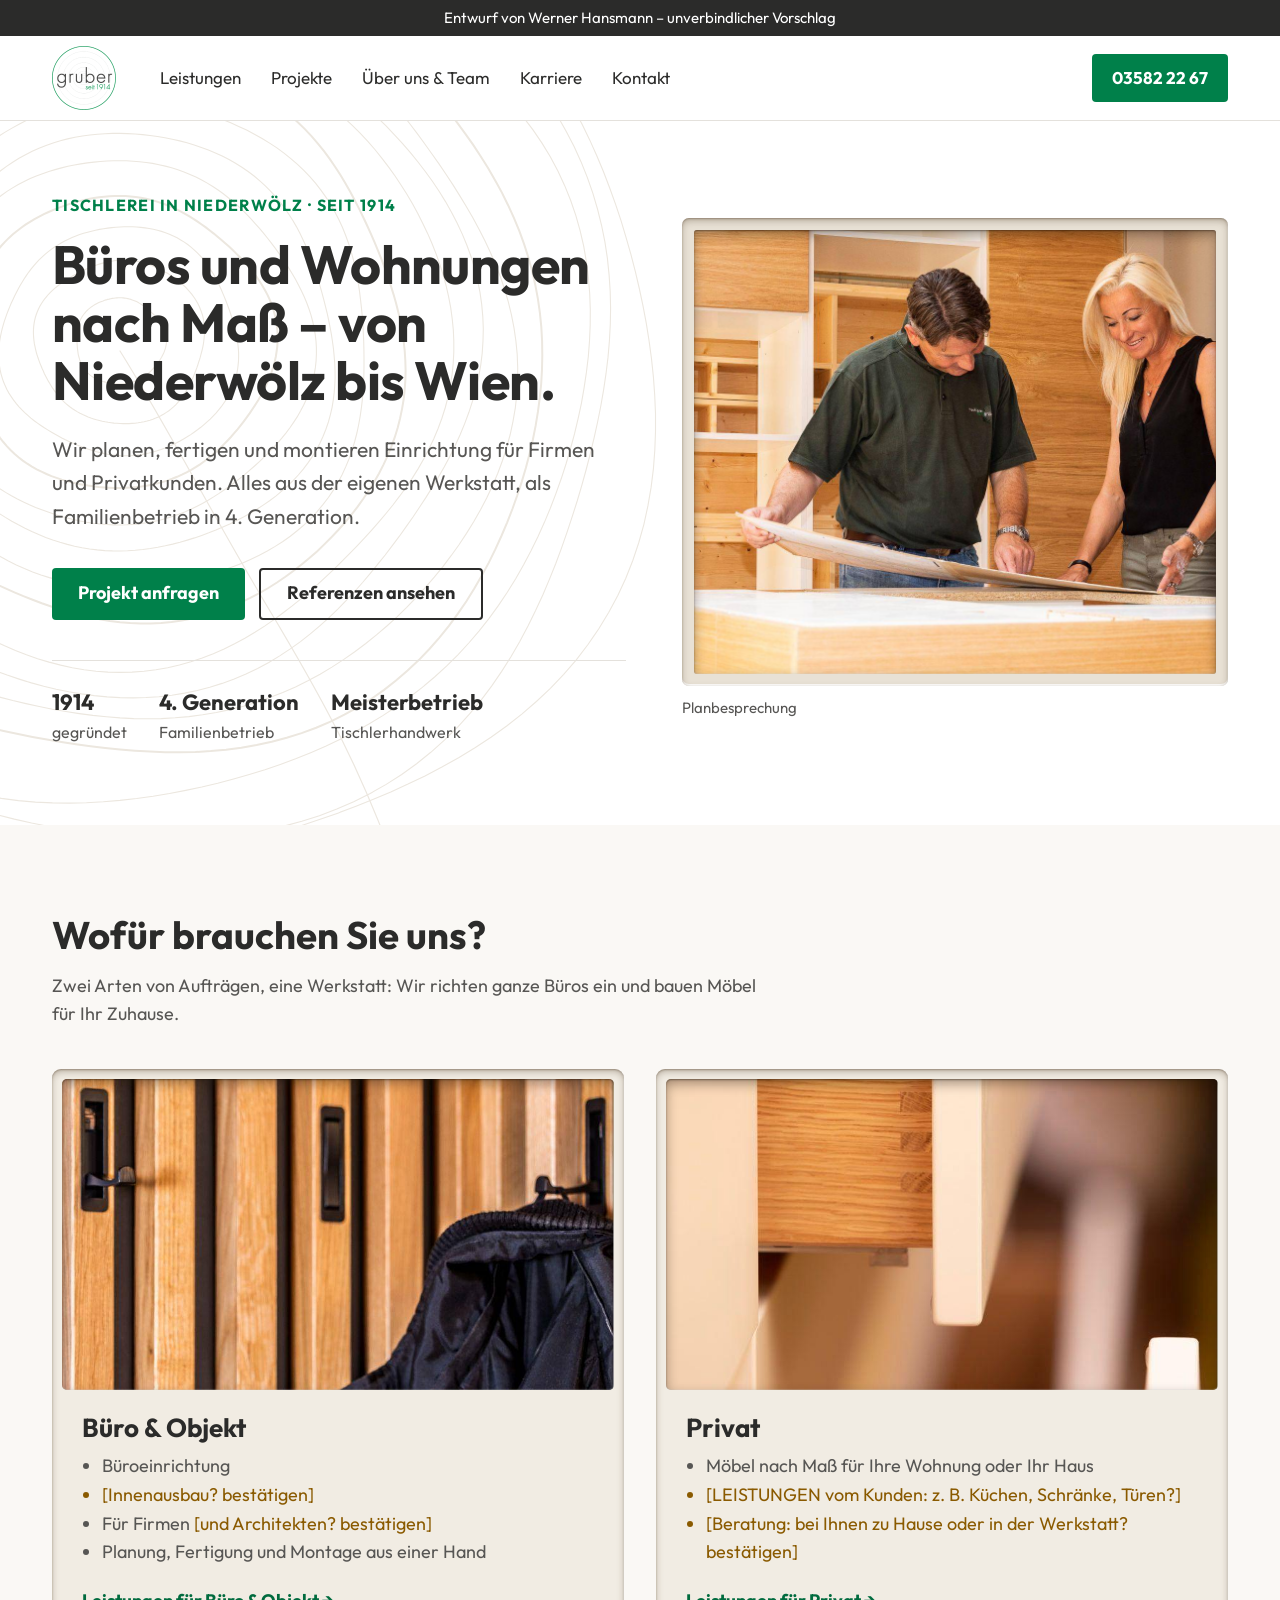
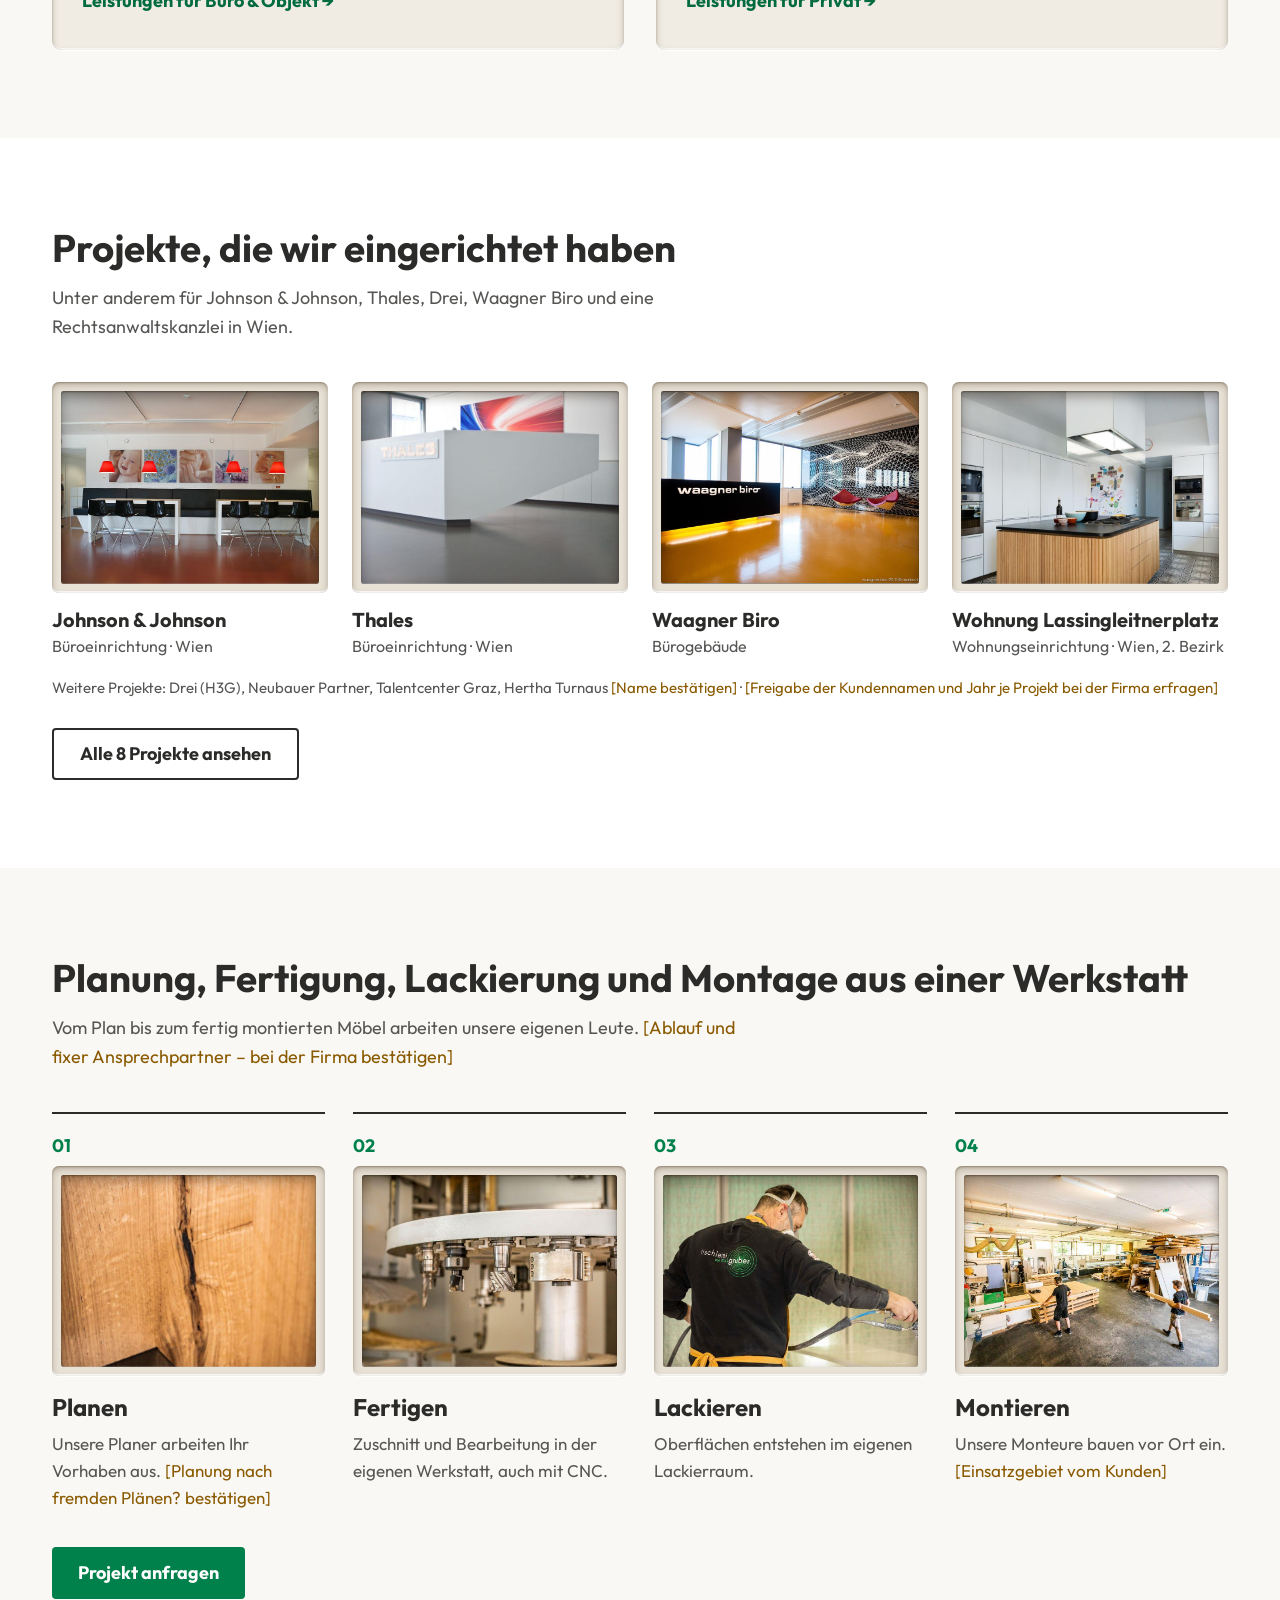
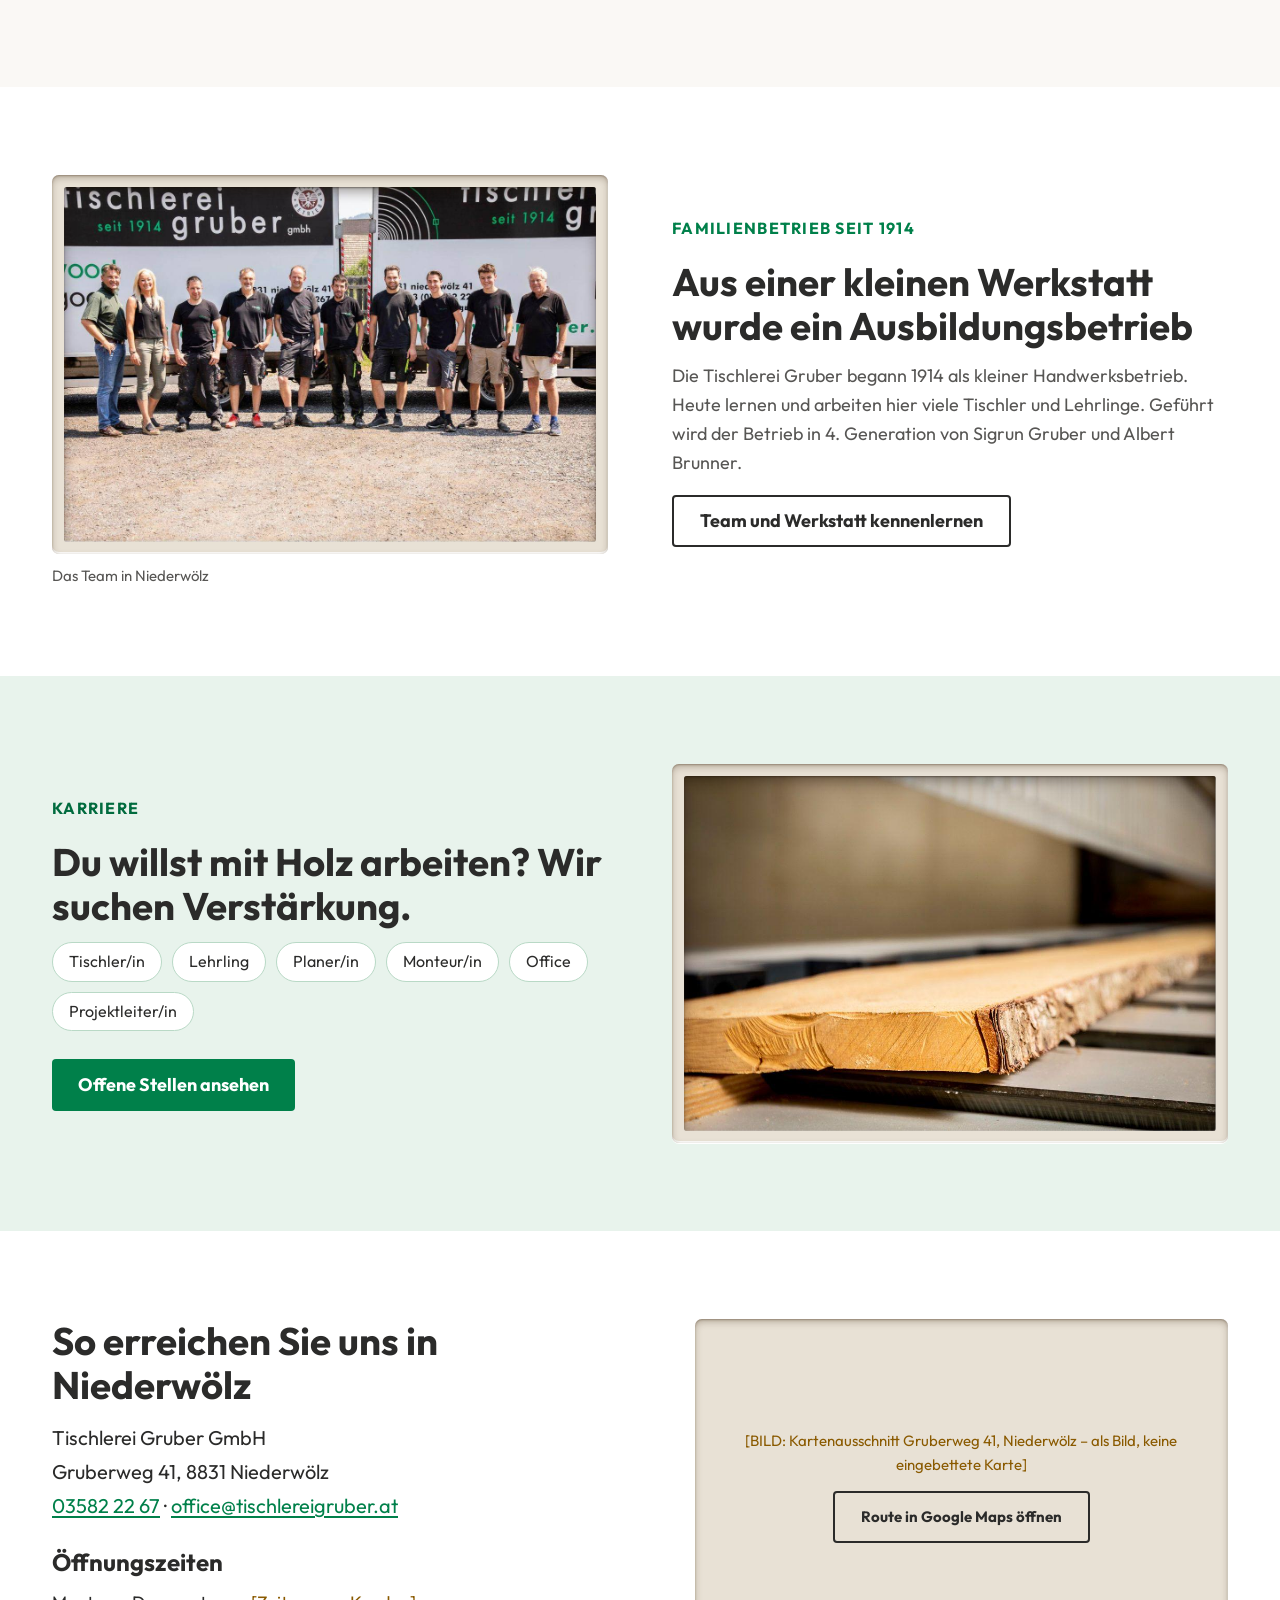
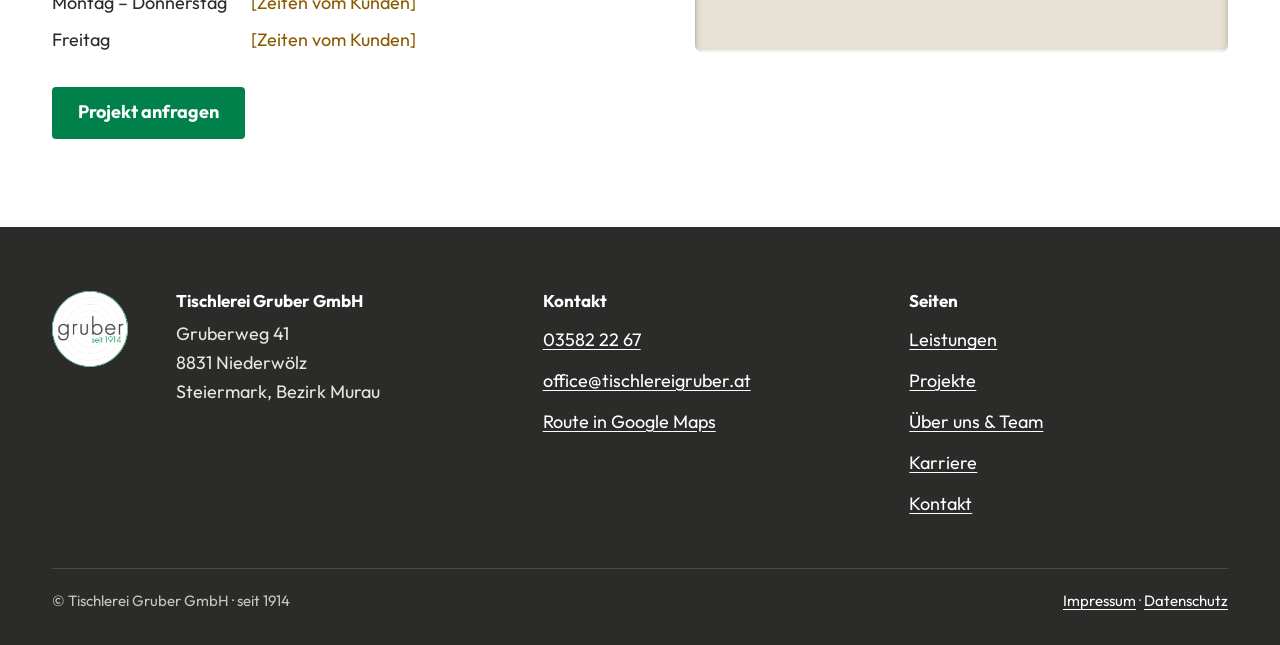
==== commit 5d86c29b: "Eingefräster 3D-Look, Projekt-Mosaik und Bildergalerie Co-Authored-By: Claude Opus 5.5 <noreply@anth" ====
--- a/index.html
+++ b/index.html
@@ -41,7 +41,7 @@
    </div>
   </div>
   <figure class="hero-bild">
-   <img src="assets/beratung.jpg" alt="Ein Mann und eine Frau besprechen einen Plan an einer Arbeitsplatte vor Eichenschränken" width="1344" height="896" fetchpriority="high">
+   <span class="fraese"><img src="assets/beratung.jpg" alt="Ein Mann und eine Frau besprechen einen Plan an einer Arbeitsplatte vor Eichenschränken" width="1344" height="896" fetchpriority="high"></span>
    <figcaption>Planbesprechung</figcaption>
   </figure>
  </div>
@@ -53,13 +53,13 @@
   <p class="unter">Zwei Arten von Aufträgen, eine Werkstatt: Wir richten ganze Büros ein und bauen Möbel für Ihr Zuhause.</p>
   <div class="wege-raster">
    <a class="weg" href="leistungen.html#objekt">
-    <img src="assets/garderobe.jpg" alt="Garderobe aus Eichenlamellen mit schwarzen Haken" loading="lazy" width="876" height="1313" style="object-position:center 30%">
+    <span class="fraese"><img src="assets/garderobe.jpg" alt="Garderobe aus Eichenlamellen mit schwarzen Haken" loading="lazy" width="876" height="1313" style="object-position:center 30%"></span>
     <div><h3>Büro &amp; Objekt</h3>
      <ul><li>Büroeinrichtung</li><li class="ph">[Innenausbau? bestätigen]</li><li>Für Firmen <span class="ph">[und Architekten? bestätigen]</span></li><li>Planung, Fertigung und Montage aus einer Hand</li></ul>
      <span class="textlink">Leistungen für Büro &amp; Objekt →</span></div>
    </a>
    <a class="weg" href="leistungen.html#privat">
-    <img src="assets/lade.jpg" alt="Offene Schublade mit sichtbarer Zinkenverbindung in Eiche" loading="lazy" width="769" height="1152">
+    <span class="fraese"><img src="assets/lade.jpg" alt="Offene Schublade mit sichtbarer Zinkenverbindung in Eiche" loading="lazy" width="769" height="1152"></span>
     <div><h3>Privat</h3>
      <ul><li>Möbel nach Maß für Ihre Wohnung oder Ihr Haus</li><li class="ph">[LEISTUNGEN vom Kunden: z. B. Küchen, Schränke, Türen?]</li><li class="ph">[Beratung: bei Ihnen zu Hause oder in der Werkstatt? bestätigen]</li></ul>
      <span class="textlink">Leistungen für Privat →</span></div>
@@ -72,7 +72,7 @@
  <div class="wrap">
   <h2 id="ref-h">Projekte, die wir eingerichtet haben</h2>
   <p class="unter">Unter anderem für Johnson &amp; Johnson, Thales, Drei, Waagner Biro und eine Rechtsanwaltskanzlei in Wien.</p>
-  <ul class="ref-karten"><li><a href="projekte.html#johnson-johnson"><img src="assets/projekte/jj-3.jpg" alt="Lange weiße Theke mit schwarzen Barhockern, bunten Bildern und roten Pendelleuchten" loading="lazy" width="1000" height="667"><h3>Johnson &amp; Johnson</h3><p>Büroeinrichtung · Wien</p></a></li><li><a href="projekte.html#thales"><img src="assets/projekte/thales-4.jpg" alt="Weißer Empfangstresen mit Thales-Schriftzug, dahinter ein rot-blaues Wandbild" loading="lazy" width="1000" height="667"><h3>Thales</h3><p>Büroeinrichtung · Wien</p></a></li><li><a href="projekte.html#waagner-biro"><img src="assets/projekte/waagner-2.jpg" alt="Schwarzer Empfangstresen mit Waagner-Biro-Logo auf orangem Boden" loading="lazy" width="1000" height="667"><h3>Waagner Biro</h3><p>Bürogebäude</p></a></li><li><a href="projekte.html#lassingleitnerplatz"><img src="assets/projekte/lassing-1.jpg" alt="Küche mit weißen Hochschränken und Kochinsel mit Holzfront" loading="lazy" width="1000" height="667"><h3>Wohnung Lassingleitnerplatz</h3><p>Wohnungseinrichtung · Wien, 2. Bezirk</p></a></li></ul>
+  <ul class="ref-karten"><li><a href="projekte.html#johnson-johnson"><span class="fraese"><img src="assets/projekte/jj-3.jpg" alt="Lange weiße Theke mit schwarzen Barhockern, bunten Bildern und roten Pendelleuchten" loading="lazy" width="1000" height="667"></span><h3>Johnson &amp; Johnson</h3><p>Büroeinrichtung · Wien</p></a></li><li><a href="projekte.html#thales"><span class="fraese"><img src="assets/projekte/thales-4.jpg" alt="Weißer Empfangstresen mit Thales-Schriftzug, dahinter ein rot-blaues Wandbild" loading="lazy" width="1000" height="667"></span><h3>Thales</h3><p>Büroeinrichtung · Wien</p></a></li><li><a href="projekte.html#waagner-biro"><span class="fraese"><img src="assets/projekte/waagner-2.jpg" alt="Schwarzer Empfangstresen mit Waagner-Biro-Logo auf orangem Boden" loading="lazy" width="1000" height="667"></span><h3>Waagner Biro</h3><p>Bürogebäude</p></a></li><li><a href="projekte.html#lassingleitnerplatz"><span class="fraese"><img src="assets/projekte/lassing-1.jpg" alt="Küche mit weißen Hochschränken und Kochinsel mit Holzfront" loading="lazy" width="1000" height="667"></span><h3>Wohnung Lassingleitnerplatz</h3><p>Wohnungseinrichtung · Wien, 2. Bezirk</p></a></li></ul>
   <p class="hinweis">Weitere Projekte: Drei (H3G), Neubauer Partner, Talentcenter Graz, Hertha Turnaus <span class="ph">[Name bestätigen]</span> · <span class="ph">[Freigabe der Kundennamen und Jahr je Projekt bei der Firma erfragen]</span></p>
   <div class="knoepfe" style="margin-top:28px"><a class="btn btn-rand" href="projekte.html">Alle 8 Projekte ansehen</a></div>
  </div>
@@ -83,10 +83,10 @@
   <h2 id="ablauf-h">Planung, Fertigung, Lackierung und Montage aus einer Werkstatt</h2>
   <p class="unter">Vom Plan bis zum fertig montierten Möbel arbeiten unsere eigenen Leute. <span class="ph">[Ablauf und fixer Ansprechpartner – bei der Firma bestätigen]</span></p>
   <ol class="schritte">
-   <li><img src="assets/eiche-detail.jpg" alt="Eichenwand mit natürlichem Riss und Glasablagen" loading="lazy" width="683" height="1025"><h3>Planen</h3><p>Unsere Planer arbeiten Ihr Vorhaben aus. <span class="ph">[Planung nach fremden Plänen? bestätigen]</span></p></li>
-   <li><img src="assets/cnc.jpg" alt="Werkzeuge einer CNC-Maschine in der Werkstatt" loading="lazy" width="1025" height="683"><h3>Fertigen</h3><p>Zuschnitt und Bearbeitung in der eigenen Werkstatt, auch mit CNC.</p></li>
-   <li><img src="assets/lackierung.jpg" alt="Mitarbeiter lackiert eine Platte in der Lackierkabine" loading="lazy" width="1025" height="683"><h3>Lackieren</h3><p>Oberflächen entstehen im eigenen Lackierraum.</p></li>
-   <li><img src="assets/werkstatt.jpg" alt="Ein Tischler trägt Holz durch die helle Werkstatt, ein zweiter arbeitet an einer Platte" loading="lazy" width="1025" height="683"><h3>Montieren</h3><p>Unsere Monteure bauen vor Ort ein. <span class="ph">[Einsatzgebiet vom Kunden]</span></p></li>
+   <li><span class="fraese"><img src="assets/eiche-detail.jpg" alt="Eichenwand mit natürlichem Riss und Glasablagen" loading="lazy" width="683" height="1025"></span><h3>Planen</h3><p>Unsere Planer arbeiten Ihr Vorhaben aus. <span class="ph">[Planung nach fremden Plänen? bestätigen]</span></p></li>
+   <li><span class="fraese"><img src="assets/cnc.jpg" alt="Werkzeuge einer CNC-Maschine in der Werkstatt" loading="lazy" width="1025" height="683"></span><h3>Fertigen</h3><p>Zuschnitt und Bearbeitung in der eigenen Werkstatt, auch mit CNC.</p></li>
+   <li><span class="fraese"><img src="assets/lackierung.jpg" alt="Mitarbeiter lackiert eine Platte in der Lackierkabine" loading="lazy" width="1025" height="683"></span><h3>Lackieren</h3><p>Oberflächen entstehen im eigenen Lackierraum.</p></li>
+   <li><span class="fraese"><img src="assets/werkstatt.jpg" alt="Ein Tischler trägt Holz durch die helle Werkstatt, ein zweiter arbeitet an einer Platte" loading="lazy" width="1025" height="683"></span><h3>Montieren</h3><p>Unsere Monteure bauen vor Ort ein. <span class="ph">[Einsatzgebiet vom Kunden]</span></p></li>
   </ol>
   <div class="knoepfe" style="margin-top:36px"><a class="btn btn-voll" href="kontakt.html#anfrage">Projekt anfragen</a></div>
  </div>
@@ -94,7 +94,7 @@
 
 <section class="abschnitt" aria-labelledby="familie-h">
  <div class="wrap zweispaltig">
-  <figure class="bild"><img src="assets/team.jpg" alt="Das Team der Tischlerei Gruber vor dem Firmen-LKW" loading="lazy" width="1200" height="801"><figcaption>Das Team in Niederwölz</figcaption></figure>
+  <figure class="bild"><span class="fraese"><img src="assets/team.jpg" alt="Das Team der Tischlerei Gruber vor dem Firmen-LKW" loading="lazy" width="1200" height="801"></span><figcaption>Das Team in Niederwölz</figcaption></figure>
   <div>
    <p class="kicker">Familienbetrieb seit 1914</p>
    <h2 id="familie-h">Aus einer kleinen Werkstatt wurde ein Ausbildungsbetrieb</h2>
@@ -106,7 +106,7 @@
 
 <section class="abschnitt karriere-band" aria-labelledby="karriere-h">
  <div class="wrap zweispaltig umgekehrt">
-  <figure class="bild"><img src="assets/brett.jpg" alt="Unbesäumtes Holzbrett auf einer Maschine in der Werkstatt" loading="lazy" width="1025" height="683"></figure>
+  <figure class="bild"><span class="fraese"><img src="assets/brett.jpg" alt="Unbesäumtes Holzbrett auf einer Maschine in der Werkstatt" loading="lazy" width="1025" height="683"></span></figure>
   <div>
    <p class="kicker">Karriere</p>
    <h2 id="karriere-h">Du willst mit Holz arbeiten? Wir suchen Verstärkung.</h2>
@@ -161,6 +161,23 @@
  if(k&&m){k.addEventListener('click',function(){var o=m.classList.toggle('offen');k.setAttribute('aria-expanded',o);k.textContent=o?'Schließen':'Menü';});
   m.addEventListener('focusout',function(e){if(m.classList.contains('offen')&&!m.contains(e.relatedTarget)&&e.relatedTarget!==k){m.classList.remove('offen');k.setAttribute('aria-expanded','false');k.textContent='Menü';}});
   document.addEventListener('keydown',function(e){if(e.key==='Escape'&&m.classList.contains('offen')){m.classList.remove('offen');k.setAttribute('aria-expanded','false');k.textContent='Menü';k.focus();}});}
+ var gl=[].slice.call(document.querySelectorAll('a[data-galerie]'));
+ if(gl.length){
+  var d=document.createElement('dialog');d.className='lightbox';d.setAttribute('aria-label','Fotogalerie');
+  d.innerHTML='<figure><img alt=""><figcaption><b></b><span></span><em></em></figcaption></figure><button class="lb-zu" type="button" aria-label="Galerie schließen">✕</button><button class="lb-pfeil lb-zurueck" type="button" aria-label="Vorheriges Foto">‹</button><button class="lb-pfeil lb-weiter" type="button" aria-label="Nächstes Foto">›</button>';
+  document.body.appendChild(d);
+  var bild=d.querySelector('img'),tit=d.querySelector('figcaption b'),txt=d.querySelector('figcaption span'),zahl=d.querySelector('figcaption em'),grp=[],pos=0;
+  function zeige(i){pos=(i+grp.length)%grp.length;var a=grp[pos],im=a.querySelector('img');bild.classList.remove('da');bild.src=a.getAttribute('href');if(bild.complete)bild.classList.add('da');bild.alt=im.alt;tit.textContent=a.getAttribute('data-titel');txt.textContent=im.alt;zahl.textContent=(pos+1)+' / '+grp.length;}
+  bild.addEventListener('load',function(){bild.classList.add('da');});
+  gl.forEach(function(a){a.addEventListener('click',function(e){e.preventDefault();grp=gl.filter(function(x){return x.getAttribute('data-galerie')===a.getAttribute('data-galerie');});zeige(grp.indexOf(a));d.showModal();});});
+  d.querySelector('.lb-zu').addEventListener('click',function(){d.close();});
+  d.querySelector('.lb-zurueck').addEventListener('click',function(){zeige(pos-1);});
+  d.querySelector('.lb-weiter').addEventListener('click',function(){zeige(pos+1);});
+  d.addEventListener('click',function(e){if(e.target===d)d.close();});
+  d.addEventListener('keydown',function(e){if(e.key==='ArrowLeft')zeige(pos-1);if(e.key==='ArrowRight')zeige(pos+1);});
+  var sx=null;d.addEventListener('touchstart',function(e){sx=e.touches[0].clientX;},{passive:true});
+  d.addEventListener('touchend',function(e){if(sx===null)return;var dx=e.changedTouches[0].clientX-sx;if(Math.abs(dx)>50)zeige(pos+(dx<0?1:-1));sx=null;});
+ }
  document.querySelectorAll('[data-stelle]').forEach(function(a){a.addEventListener('click',function(){var s=document.querySelector('select[name=stelle]');if(s)s.value=a.getAttribute('data-stelle');});});
  document.querySelectorAll('form.attrappe').forEach(function(f){f.addEventListener('submit',function(e){e.preventDefault();var h=f.querySelector('.formmeldung');if(h){h.classList.add('sichtbar');h.focus();}});});
 })();
--- a/stil.css
+++ b/stil.css
@@ -170,6 +170,55 @@
 .projekt-thumbs img{width:100%;aspect-ratio:1/1;object-fit:cover}
 .projekt-bilder a{display:block}
 
+
+/* ===== „Eingefräst“: Bilder und Karten liegen in einer Vertiefung wie im Holz ===== */
+:root{--tasche:#e8e1d5;--tasche-schatten:inset 0 3px 7px rgba(74,52,30,.30),inset 0 1px 2px rgba(74,52,30,.38),inset 0 -2px 0 rgba(255,255,255,.9),inset -1px 0 0 rgba(255,255,255,.55);--kante:0 1px 0 rgba(255,255,255,.95)}
+.fraese{display:block;position:relative;padding:9px;background:var(--tasche);border-radius:7px;box-shadow:var(--tasche-schatten),var(--kante)}
+.fraese img{display:block;width:100%;border-radius:3px;margin:0!important;transition:filter 300ms ease}
+.fraese::after{content:"";position:absolute;inset:9px;border-radius:3px;pointer-events:none;box-shadow:inset 0 5px 12px rgba(28,18,8,.38),inset 0 1px 2px rgba(28,18,8,.45),inset 0 -1px 1px rgba(255,255,255,.25)}
+.hero-bild .fraese,.bild .fraese{padding:12px}
+.hero-bild .fraese::after,.bild .fraese::after{inset:12px}
+/* Karten als eingelassene Felder */
+.weg{background:#f1ece3;border:0;border-radius:9px;box-shadow:var(--tasche-schatten),var(--kante);padding:10px}
+.weg .fraese{padding:0;background:none;box-shadow:none}
+.weg .fraese::after{inset:0;border-radius:5px}
+.weg .fraese img{border-radius:5px}
+.weg div{padding:22px 20px 24px}
+.ref-karten .fraese{margin-bottom:14px}
+.schritte .fraese{margin-bottom:16px}
+.projekt-thumbs .fraese{padding:6px}
+.projekt-thumbs .fraese::after{inset:6px}
+/* Mosaik Projekte */
+.mosaik{list-style:none;padding:0;margin:40px 0 0;display:grid;grid-template-columns:repeat(4,1fr);grid-template-rows:repeat(2,250px);gap:18px}
+.mosaik li{min-width:0}
+.mosaik .m0{grid-column:span 2;grid-row:span 2}
+
+.mosaik a{height:100%;text-decoration:none}
+.mosaik img{height:100%;object-fit:cover}
+.mosaik-titel{position:absolute;left:21px;bottom:21px;z-index:1;background:rgba(32,30,28,.86);color:#fff;font-weight:700;font-size:17px;padding:7px 12px;border-radius:3px}
+/* Galerie (Lightbox) */
+.lightbox{position:fixed;inset:0;border:0;padding:0;margin:0;width:100%;height:100%;max-width:none;max-height:none;background:#1d1b19;color:#fff}
+.lightbox[open]{display:flex;align-items:center;justify-content:center;animation:lb-auf 220ms var(--ease-out)}
+.lightbox::backdrop{background:transparent}
+@keyframes lb-auf{from{opacity:0}to{opacity:1}}
+.lightbox figure{margin:0;max-width:min(1100px,92vw);text-align:center}
+.lightbox img{max-width:100%;max-height:78dvh;width:auto;margin:0 auto;border-radius:4px;box-shadow:0 0 0 10px #2d2a27,0 0 0 11px #3e3a36;opacity:0;transform:scale(.985);transition:opacity 220ms var(--ease-out),transform 220ms var(--ease-out)}
+.lightbox img.da{opacity:1;transform:none}
+.lightbox figcaption{margin-top:26px;display:flex;flex-wrap:wrap;gap:6px 16px;justify-content:center;align-items:baseline;font-size:16px;color:#d9d5cf}
+.lightbox figcaption b{color:#fff;font-size:18px}
+.lightbox figcaption em{font-style:normal;color:#b5b0a8}
+.lightbox button{position:absolute;border:0;background:rgba(255,255,255,.1);color:#fff;font:inherit;cursor:pointer;border-radius:50%;width:56px;height:56px;font-size:30px;line-height:1;display:flex;align-items:center;justify-content:center;transition:background-color 200ms ease,transform 160ms var(--ease-out)}
+.lightbox button:active{transform:scale(.94)}
+.lightbox button:focus-visible{outline:3px solid #fff;outline-offset:3px}
+.lb-zu{top:18px;right:18px;font-size:22px!important}
+.lb-zurueck{left:18px;top:50%;margin-top:-28px}
+.lb-weiter{right:18px;top:50%;margin-top:-28px}
+html:has(.lightbox[open]),body:has(.lightbox[open]){overflow:hidden}
+.lightbox{overscroll-behavior:contain}
+.weg .textlink{color:var(--gruen-dunkel)}
+.karte{background:var(--tasche);border:0;border-radius:7px;box-shadow:var(--tasche-schatten),var(--kante)}
+.mosaik-titel{hyphens:manual}
+
 /* Fuß */
 footer.fuss{background:#2b2b2a;color:#e9e7e3;padding:64px 0 32px;margin-top:0}
 .fuss-raster{display:grid;grid-template-columns:auto 1fr 1fr 1fr;gap:48px;align-items:start}
@@ -186,12 +235,13 @@
 .daumen{display:none}
 
 @media (hover:hover) and (pointer:fine){
-  .ref-karten a:hover img,.projekt-bilder a:hover img{opacity:.88}
+  .fraese:hover img,a:hover .fraese img{filter:brightness(1.06) saturate(1.05)}
+  .weg:hover{box-shadow:inset 0 4px 10px rgba(74,52,30,.36),inset 0 1px 2px rgba(74,52,30,.4),inset 0 -2px 0 rgba(255,255,255,.9),var(--kante)}
+  .lightbox button:hover{background:rgba(255,255,255,.22)}
   .sprungliste a:hover{border-color:var(--gruen);color:var(--gruen)}
   .hauptmenue a:hover{color:var(--gruen);background:var(--papier)}
   .anruf:hover,.btn-voll:hover{background:var(--gruen-dunkel)}
   .btn-rand:hover{border-color:var(--gruen);color:var(--gruen)}
-  .weg:hover{border-color:var(--gruen)}
   .textlink:hover{text-decoration:underline}
 }
 
@@ -231,6 +281,18 @@
   .projekte{grid-template-columns:1fr 1fr;gap:20px}
   .stellen li{grid-template-columns:1fr;gap:8px}
   .projektblock{padding:36px 0}
+  .mosaik{grid-template-columns:1fr 1fr;grid-template-rows:220px 150px 150px;gap:12px}
+  .mosaik .m0{grid-column:span 2;grid-row:span 1}
+
+  .mosaik-titel{font-size:14px;left:12px;bottom:12px;right:12px;width:max-content;max-width:calc(100% - 24px);overflow-wrap:anywhere;padding:5px 8px}
+  .mosaik .fraese{padding:6px}.mosaik .fraese::after{inset:6px}
+  .ref-karten .fraese,.schritte .fraese{padding:6px}.ref-karten .fraese::after,.schritte .fraese::after{inset:6px}
+  .lb-zurueck,.lb-weiter{top:auto;bottom:18px;margin-top:0}
+  .lightbox img{max-height:58dvh;box-shadow:0 0 0 6px #2d2a27}
+  .lightbox figure{padding:64px 0 90px}
+  .lightbox figcaption{font-size:15px;margin-top:18px}
+  .lightbox button{width:48px;height:48px;font-size:26px}
+  .lb-zu{top:10px;right:10px}
   .sprungliste{margin-bottom:32px}
   .stellen .btn{justify-self:start}
   .daumen{display:grid;grid-template-columns:1fr 1fr;position:fixed;left:0;right:0;bottom:0;z-index:40;background:#fff;border-top:1px solid var(--linie);padding:10px 12px calc(10px + env(safe-area-inset-bottom,0px));gap:10px}
@@ -251,4 +313,5 @@
   *{transition-property:opacity,background-color,border-color!important}
   .btn:active,.anruf:active,.menueknopf:active{transform:none}
   .hauptmenue{transform:none!important}
-}
+  .lightbox[open]{animation:none}.lightbox img{transform:none}
+}
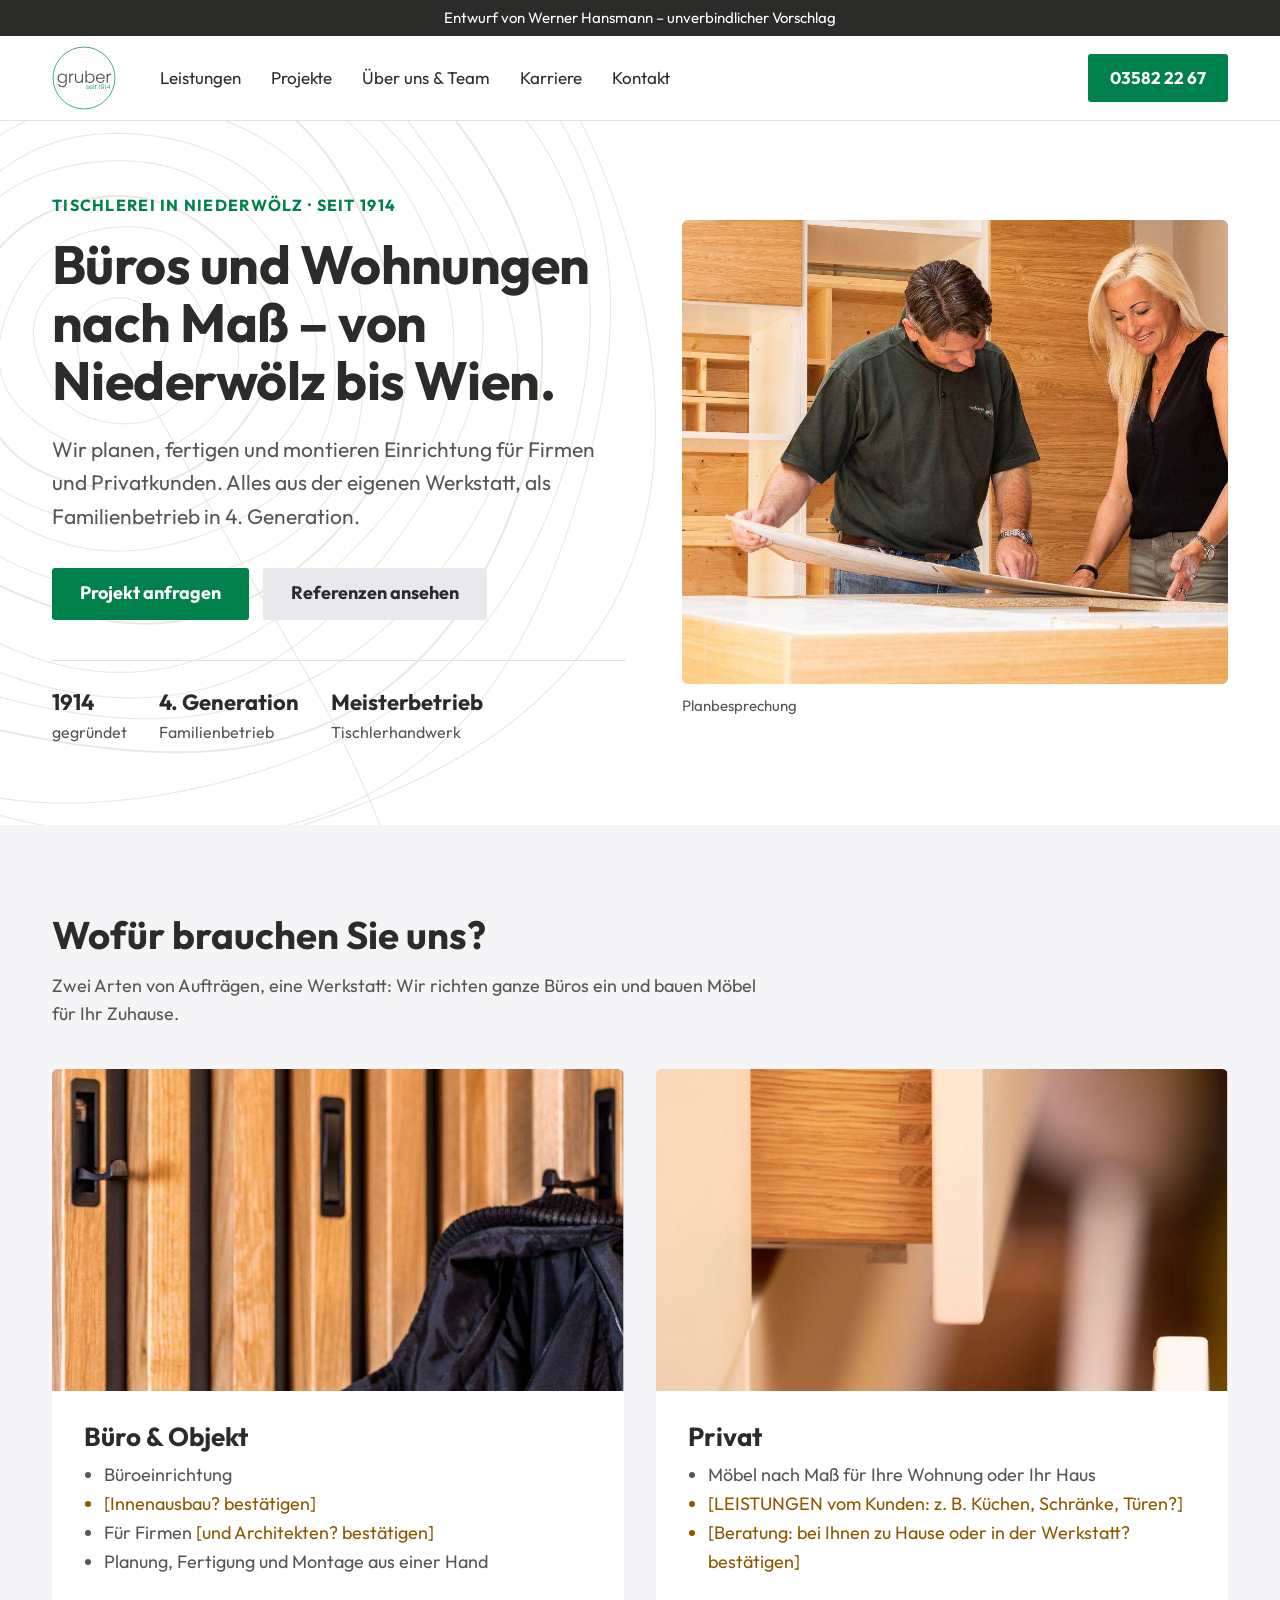
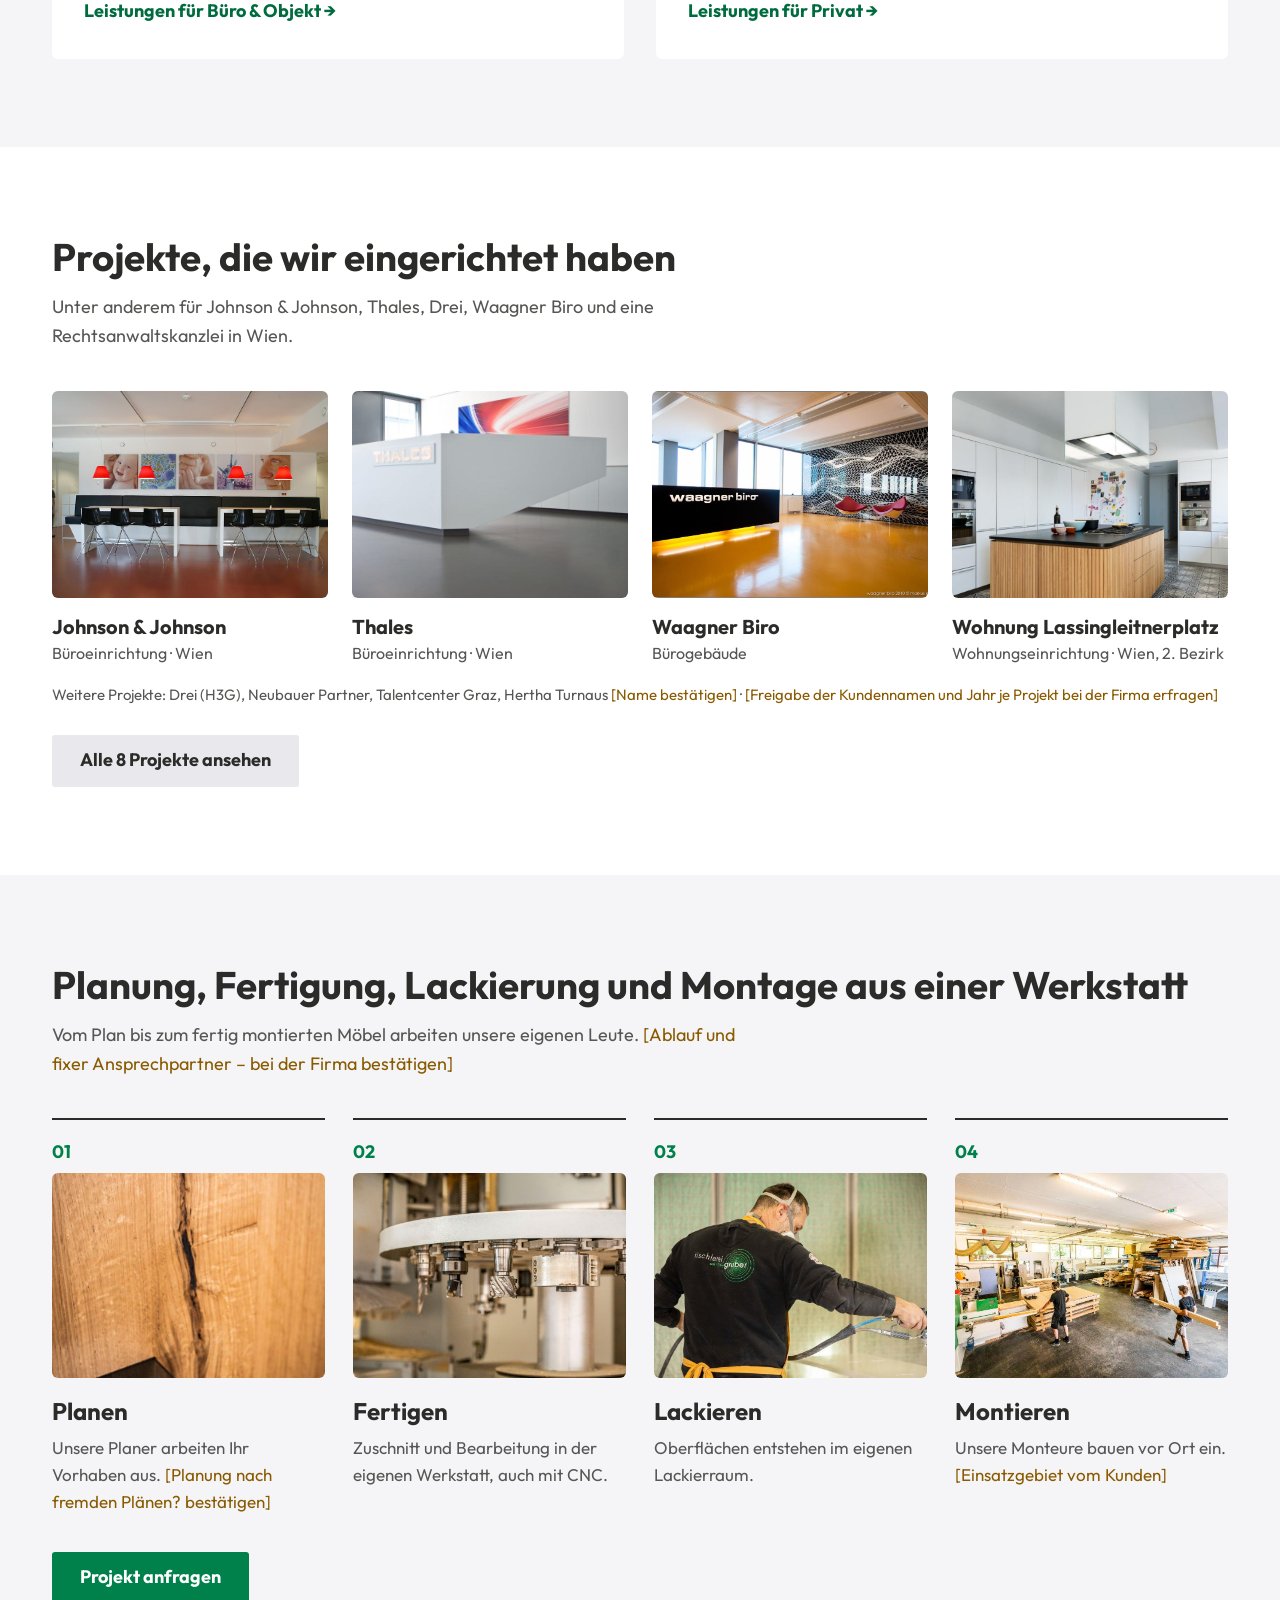
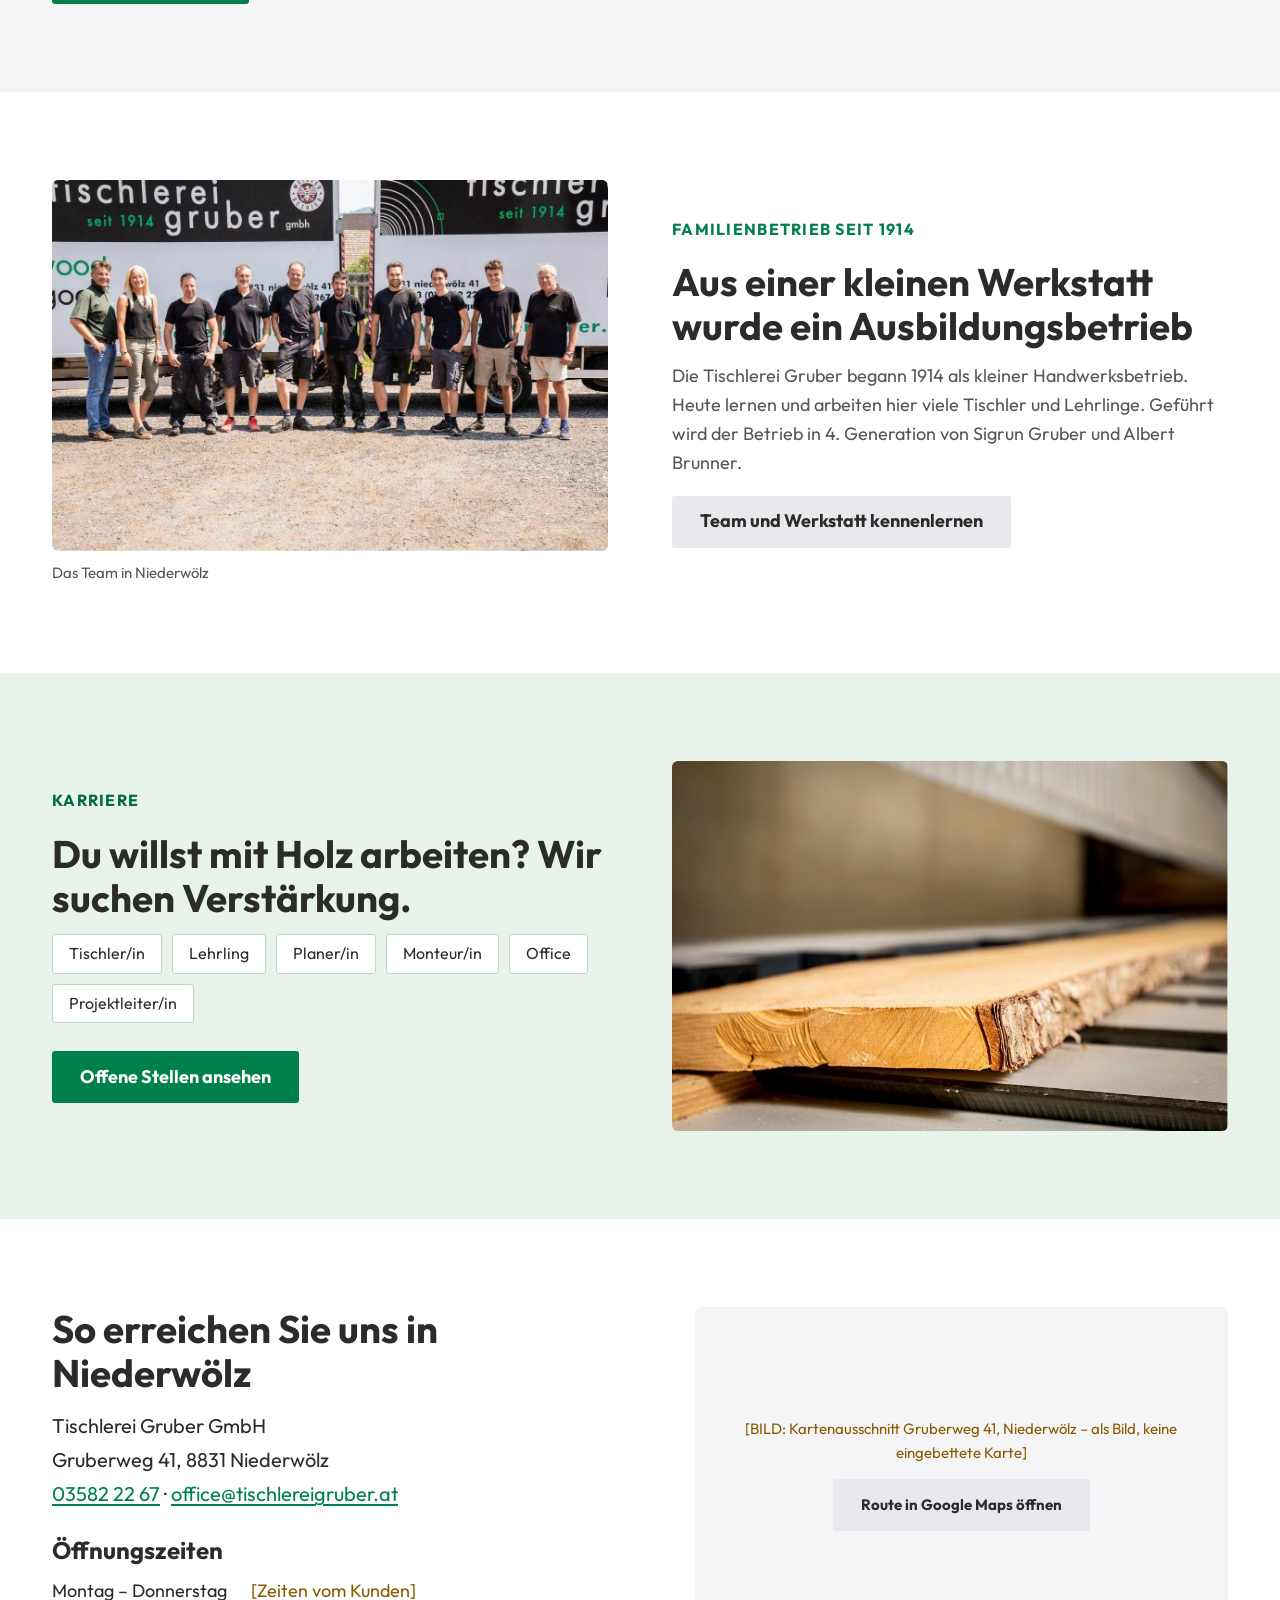
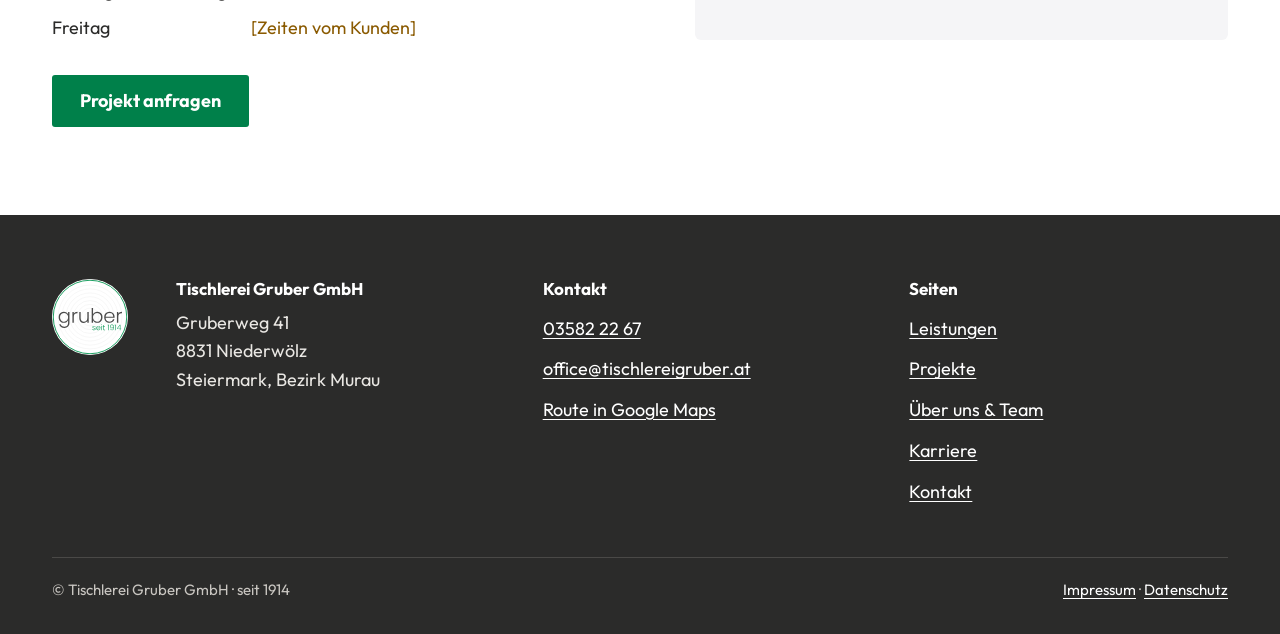
==== commit 98c0036b: "Eckige Knöpfe, leicht gerundete Bilder, Logo-SVG als Lückenfüller, Hover-Farbverstärkung Co-Authored" ====
--- a/index.html
+++ b/index.html
@@ -14,7 +14,7 @@
 <div class="entwurf">Entwurf von Werner Hansmann – unverbindlicher&nbsp;Vorschlag</div>
 <header class="kopfzeile">
  <div class="wrap kopf">
-  <a class="logo" href="index.html" aria-label="Tischlerei Gruber – zur Startseite"><img src="assets/logo.png" alt="Logo Tischlerei Gruber, seit 1914" width="64" height="64"></a>
+  <a class="logo" href="index.html" aria-label="Tischlerei Gruber – zur Startseite"><img src="assets/logo.svg" alt="Logo Tischlerei Gruber, seit 1914" width="64" height="64"></a>
   <button class="menueknopf" type="button" aria-expanded="false" aria-controls="hauptmenue">Menü</button>
   <nav class="hauptmenue" id="hauptmenue" aria-label="Hauptmenü"><ul>
    <li><a href="leistungen.html">Leistungen</a></li><li><a href="projekte.html">Projekte</a></li><li><a href="ueber-uns.html">Über uns &amp; Team</a></li><li><a href="karriere.html">Karriere</a></li><li><a href="kontakt.html">Kontakt</a></li>
@@ -137,7 +137,7 @@
 <footer class="fuss">
  <div class="wrap">
   <div class="fuss-raster">
-   <img src="assets/logo.png" alt="" width="76" height="76" loading="lazy">
+   <img src="assets/logo.svg" alt="" width="76" height="76" loading="lazy">
    <div>
     <h2>Tischlerei Gruber GmbH</h2>
     <address>Gruberweg 41<br>8831 Niederwölz<br>Steiermark, Bezirk Murau</address>
--- a/stil.css
+++ b/stil.css
@@ -4,7 +4,7 @@
 
 :root{
   --gruen:#00804a; --gruen-dunkel:#006b3e; --gruen-hell:#e8f3ec;
-  --text:#2b2b2a; --grau:#575654; --linie:#e4e1dc; --papier:#faf8f5;
+  --text:#2b2b2a; --grau:#575654; --linie:#e4e1dc; --papier:#f5f5f7;
   --platzhalter:#8a5a00;
   --ease-out:cubic-bezier(0.23,1,0.32,1);
 }
@@ -31,14 +31,14 @@
 .hauptmenue ul{display:flex;gap:6px;list-style:none;padding:0}
 .hauptmenue a{display:block;color:var(--text);text-decoration:none;font-size:17px;padding:10px 12px;border-radius:4px}
 .hauptmenue a[aria-current="page"]{color:var(--gruen);font-weight:700}
-.anruf{margin-left:auto;display:inline-flex;align-items:center;gap:8px;background:var(--gruen);color:#fff;text-decoration:none;font-weight:700;min-height:48px;padding:0 20px;border-radius:4px;font-size:17px;transition:transform 160ms var(--ease-out),background-color 200ms ease}
+.anruf{margin-left:auto;display:inline-flex;align-items:center;gap:8px;background:var(--gruen);color:#fff;text-decoration:none;font-weight:700;min-height:48px;padding:0 22px;border-radius:3px;font-size:17px;transition:transform 160ms var(--ease-out),background-color 200ms ease}
 .menueknopf{display:none}
 
 /* Knöpfe */
-.btn{display:inline-flex;align-items:center;justify-content:center;min-height:52px;padding:0 26px;border-radius:4px;font:inherit;font-weight:700;text-decoration:none;font-size:18px;cursor:pointer;border:0;transition:transform 160ms var(--ease-out),background-color 200ms ease,border-color 200ms ease}
+.btn{display:inline-flex;align-items:center;justify-content:center;min-height:52px;padding:0 28px;border-radius:3px;font:inherit;font-weight:700;text-decoration:none;font-size:18px;cursor:pointer;border:0;transition:transform 160ms var(--ease-out),background-color 200ms ease,border-color 200ms ease}
 .btn:active,.anruf:active{transform:scale(.97)}
 .btn-voll{background:var(--gruen);color:#fff}
-.btn-rand{border:2px solid var(--text);background:transparent;color:var(--text)}
+.btn-rand{border:0;background:#e8e8ed;color:var(--text)}
 .knoepfe{display:flex;flex-wrap:wrap;gap:14px}
 .textlink{color:var(--gruen);font-weight:700;text-decoration:none}
 
@@ -106,7 +106,7 @@
 .karriere-band{background:var(--gruen-hell)}
 .karriere-band .kicker{color:var(--gruen-dunkel)}
 .stellen-chips{display:flex;flex-wrap:wrap;gap:10px;list-style:none;padding:0;margin:0 0 28px}
-.stellen-chips li{color:var(--text);border:1px solid #b9d9c6;background:#fff;border-radius:999px;padding:6px 16px;font-size:16px}
+.stellen-chips li{color:var(--text);border:1px solid #b9d9c6;background:#fff;border-radius:3px;padding:6px 16px;font-size:16px}
 
 /* Kontakt-Band */
 .kontakt-raster{display:grid;grid-template-columns:1.1fr 1fr;gap:56px;align-items:start}
@@ -157,8 +157,8 @@
 
 /* Projekte-Seite */
 .sprungliste{list-style:none;padding:0;display:flex;flex-wrap:wrap;gap:10px;margin-bottom:48px}
-.sprungliste a{display:inline-flex;align-items:center;min-height:44px;padding:0 16px;border:1px solid #b9b5ae;border-radius:999px;background:#fff;text-decoration:none;color:var(--text);font-size:16px}
-.projektblock{display:grid;grid-template-columns:1fr 1.6fr;gap:48px;align-items:start;padding:48px 0;border-top:1px solid var(--linie);scroll-margin-top:100px}
+.sprungliste a{display:inline-flex;align-items:center;min-height:44px;padding:0 18px;border:0;border-radius:3px;background:#fff;text-decoration:none;color:var(--text);font-size:16px}
+.projektblock{display:grid;grid-template-columns:1fr 1.6fr;gap:56px;align-items:start;padding:64px 0;scroll-margin-top:100px}
 .projektblock:first-of-type{border-top:0;padding-top:0}
 .projekt-text h2{margin-bottom:12px}
 .projekt-text p{color:var(--grau);margin-bottom:12px}
@@ -166,57 +166,54 @@
 .projekt-text p.ph{color:var(--platzhalter)}
 .bildnachweis{font-size:15px}
 .projekt-haupt img{width:100%;aspect-ratio:3/2;object-fit:cover}
-.projekt-thumbs{list-style:none;padding:0;display:grid;grid-template-columns:repeat(3,1fr);gap:12px;margin-top:12px}
+.projekt-thumbs{list-style:none;padding:0;display:grid;grid-template-columns:repeat(3,1fr);gap:14px;margin-top:14px}
 .projekt-thumbs img{width:100%;aspect-ratio:1/1;object-fit:cover}
 .projekt-bilder a{display:block}
 
 
-/* ===== „Eingefräst“: Bilder und Karten liegen in einer Vertiefung wie im Holz ===== */
-:root{--tasche:#e8e1d5;--tasche-schatten:inset 0 3px 7px rgba(74,52,30,.30),inset 0 1px 2px rgba(74,52,30,.38),inset 0 -2px 0 rgba(255,255,255,.9),inset -1px 0 0 rgba(255,255,255,.55);--kante:0 1px 0 rgba(255,255,255,.95)}
-.fraese{display:block;position:relative;padding:9px;background:var(--tasche);border-radius:7px;box-shadow:var(--tasche-schatten),var(--kante)}
-.fraese img{display:block;width:100%;border-radius:3px;margin:0!important;transition:filter 300ms ease}
-.fraese::after{content:"";position:absolute;inset:9px;border-radius:3px;pointer-events:none;box-shadow:inset 0 5px 12px rgba(28,18,8,.38),inset 0 1px 2px rgba(28,18,8,.45),inset 0 -1px 1px rgba(255,255,255,.25)}
-.hero-bild .fraese,.bild .fraese{padding:12px}
-.hero-bild .fraese::after,.bild .fraese::after{inset:12px}
-/* Karten als eingelassene Felder */
-.weg{background:#f1ece3;border:0;border-radius:9px;box-shadow:var(--tasche-schatten),var(--kante);padding:10px}
-.weg .fraese{padding:0;background:none;box-shadow:none}
-.weg .fraese::after{inset:0;border-radius:5px}
-.weg .fraese img{border-radius:5px}
-.weg div{padding:22px 20px 24px}
-.ref-karten .fraese{margin-bottom:14px}
-.schritte .fraese{margin-bottom:16px}
-.projekt-thumbs .fraese{padding:6px}
-.projekt-thumbs .fraese::after{inset:6px}
+/* ===== Clean: helle Flächen, große Rundungen, keine Rahmen/Schatten ===== */
+:root{--hell:#f5f5f7;--rund:6px}
+.fraese{display:block;position:relative;border-radius:var(--rund);overflow:hidden;background:var(--hell);isolation:isolate}
+.fraese img{display:block;width:100%;border-radius:0;margin:0!important;transition:transform 600ms var(--ease-out),filter 450ms ease}
+.hero-bild .fraese{border-radius:6px}
+.weg{background:#fff;border:0;border-radius:6px;box-shadow:none;padding:0;overflow:hidden}
+.weg .fraese{border-radius:0}
+.weg div{padding:30px 32px 34px}
+.ref-karten .fraese{margin-bottom:16px}
+.schritte .fraese{margin-bottom:18px}
+.projekt-thumbs .fraese{border-radius:6px}
+.logo-kachel .fraese{background:#fff;aspect-ratio:1/1;display:flex;align-items:center;justify-content:center}
+.logo-kachel .fraese img{width:58%!important;aspect-ratio:1/1;height:auto}
+.karte{background:var(--hell);border:0;border-radius:var(--rund);box-shadow:none}
 /* Mosaik Projekte */
-.mosaik{list-style:none;padding:0;margin:40px 0 0;display:grid;grid-template-columns:repeat(4,1fr);grid-template-rows:repeat(2,250px);gap:18px}
+.mosaik{list-style:none;padding:0;margin:48px 0 0;display:grid;grid-template-columns:repeat(4,1fr);grid-template-rows:repeat(2,290px);gap:22px}
 .mosaik li{min-width:0}
 .mosaik .m0{grid-column:span 2;grid-row:span 2}
 
-.mosaik a{height:100%;text-decoration:none}
+.mosaik a{height:100%;display:flex;flex-direction:column;gap:10px;text-decoration:none;color:var(--text)}
+.mosaik .fraese{flex:1;min-height:0}
 .mosaik img{height:100%;object-fit:cover}
-.mosaik-titel{position:absolute;left:21px;bottom:21px;z-index:1;background:rgba(32,30,28,.86);color:#fff;font-weight:700;font-size:17px;padding:7px 12px;border-radius:3px}
+.mosaik-titel{font-weight:600;font-size:17px;line-height:1.3}
 /* Galerie (Lightbox) */
-.lightbox{position:fixed;inset:0;border:0;padding:0;margin:0;width:100%;height:100%;max-width:none;max-height:none;background:#1d1b19;color:#fff}
+.lightbox{position:fixed;inset:0;border:0;padding:0;margin:0;width:100%;height:100%;max-width:none;max-height:none;background:rgba(255,255,255,.97);color:var(--text)}
 .lightbox[open]{display:flex;align-items:center;justify-content:center;animation:lb-auf 220ms var(--ease-out)}
 .lightbox::backdrop{background:transparent}
 @keyframes lb-auf{from{opacity:0}to{opacity:1}}
 .lightbox figure{margin:0;max-width:min(1100px,92vw);text-align:center}
-.lightbox img{max-width:100%;max-height:78dvh;width:auto;margin:0 auto;border-radius:4px;box-shadow:0 0 0 10px #2d2a27,0 0 0 11px #3e3a36;opacity:0;transform:scale(.985);transition:opacity 220ms var(--ease-out),transform 220ms var(--ease-out)}
+.lightbox img{max-width:100%;max-height:78dvh;width:auto;margin:0 auto;border-radius:6px;box-shadow:none;opacity:0;transform:scale(.985);transition:opacity 220ms var(--ease-out),transform 220ms var(--ease-out)}
 .lightbox img.da{opacity:1;transform:none}
-.lightbox figcaption{margin-top:26px;display:flex;flex-wrap:wrap;gap:6px 16px;justify-content:center;align-items:baseline;font-size:16px;color:#d9d5cf}
-.lightbox figcaption b{color:#fff;font-size:18px}
-.lightbox figcaption em{font-style:normal;color:#b5b0a8}
-.lightbox button{position:absolute;border:0;background:rgba(255,255,255,.1);color:#fff;font:inherit;cursor:pointer;border-radius:50%;width:56px;height:56px;font-size:30px;line-height:1;display:flex;align-items:center;justify-content:center;transition:background-color 200ms ease,transform 160ms var(--ease-out)}
+.lightbox figcaption{margin-top:22px;display:flex;flex-wrap:wrap;gap:6px 16px;justify-content:center;align-items:baseline;font-size:16px;color:var(--grau)}
+.lightbox figcaption b{color:var(--text);font-size:18px}
+.lightbox figcaption em{font-style:normal;color:var(--grau)}
+.lightbox button{position:absolute;border:0;background:#e8e8ed;color:var(--text);font:inherit;cursor:pointer;border-radius:3px;width:56px;height:56px;font-size:30px;line-height:1;display:flex;align-items:center;justify-content:center;transition:background-color 200ms ease,transform 160ms var(--ease-out)}
 .lightbox button:active{transform:scale(.94)}
-.lightbox button:focus-visible{outline:3px solid #fff;outline-offset:3px}
+.lightbox button:focus-visible{outline:3px solid var(--gruen);outline-offset:3px}
 .lb-zu{top:18px;right:18px;font-size:22px!important}
 .lb-zurueck{left:18px;top:50%;margin-top:-28px}
 .lb-weiter{right:18px;top:50%;margin-top:-28px}
 html:has(.lightbox[open]),body:has(.lightbox[open]){overflow:hidden}
 .lightbox{overscroll-behavior:contain}
 .weg .textlink{color:var(--gruen-dunkel)}
-.karte{background:var(--tasche);border:0;border-radius:7px;box-shadow:var(--tasche-schatten),var(--kante)}
 .mosaik-titel{hyphens:manual}
 
 /* Fuß */
@@ -235,13 +232,13 @@
 .daumen{display:none}
 
 @media (hover:hover) and (pointer:fine){
-  .fraese:hover img,a:hover .fraese img{filter:brightness(1.06) saturate(1.05)}
-  .weg:hover{box-shadow:inset 0 4px 10px rgba(74,52,30,.36),inset 0 1px 2px rgba(74,52,30,.4),inset 0 -2px 0 rgba(255,255,255,.9),var(--kante)}
-  .lightbox button:hover{background:rgba(255,255,255,.22)}
+  a:hover .fraese img,a.fraese:hover img{transform:scale(1.03);filter:brightness(1.05) contrast(1.07) saturate(1.18)}
+  .logo-kachel .fraese img{filter:none!important;transform:none!important}
+  .lightbox button:hover{background:#dcdce1}
   .sprungliste a:hover{border-color:var(--gruen);color:var(--gruen)}
   .hauptmenue a:hover{color:var(--gruen);background:var(--papier)}
   .anruf:hover,.btn-voll:hover{background:var(--gruen-dunkel)}
-  .btn-rand:hover{border-color:var(--gruen);color:var(--gruen)}
+  .btn-rand:hover{background:#dcdce1}
   .textlink:hover{text-decoration:underline}
 }
 
@@ -260,7 +257,7 @@
   .kopf{height:68px;gap:12px}
   .kopf .logo img{width:52px;height:52px}
   .anruf{display:none}
-  .menueknopf{display:inline-flex;align-items:center;gap:8px;margin-left:auto;min-height:48px;padding:0 16px;border:2px solid var(--text);border-radius:4px;background:#fff;font:inherit;font-weight:700;font-size:17px;color:var(--text);cursor:pointer;transition:transform 160ms var(--ease-out)}
+  .menueknopf{display:inline-flex;align-items:center;gap:8px;margin-left:auto;min-height:48px;padding:0 16px;border:0;border-radius:3px;background:#e8e8ed;font:inherit;font-weight:700;font-size:17px;color:var(--text);cursor:pointer;transition:transform 160ms var(--ease-out)}
   .menueknopf:active{transform:scale(.97)}
   .hauptmenue{position:absolute;left:0;right:0;top:100%;background:#fff;border-bottom:1px solid var(--linie);box-shadow:0 12px 24px rgba(0,0,0,.08);opacity:0;transform:translateY(-6px);visibility:hidden;transition:opacity 180ms var(--ease-out),transform 180ms var(--ease-out),visibility 0s linear 180ms}
   .hauptmenue.offen{opacity:1;transform:none;visibility:visible;transition:opacity 200ms var(--ease-out),transform 200ms var(--ease-out),visibility 0s}
@@ -281,14 +278,14 @@
   .projekte{grid-template-columns:1fr 1fr;gap:20px}
   .stellen li{grid-template-columns:1fr;gap:8px}
   .projektblock{padding:36px 0}
-  .mosaik{grid-template-columns:1fr 1fr;grid-template-rows:220px 150px 150px;gap:12px}
+  .mosaik{grid-template-columns:1fr 1fr;grid-template-rows:250px 190px 190px;gap:14px;margin-top:32px}
+  .hero-bild .fraese,.weg{border-radius:6px}
+  .weg div{padding:24px 22px 26px}
   .mosaik .m0{grid-column:span 2;grid-row:span 1}
 
-  .mosaik-titel{font-size:14px;left:12px;bottom:12px;right:12px;width:max-content;max-width:calc(100% - 24px);overflow-wrap:anywhere;padding:5px 8px}
-  .mosaik .fraese{padding:6px}.mosaik .fraese::after{inset:6px}
-  .ref-karten .fraese,.schritte .fraese{padding:6px}.ref-karten .fraese::after,.schritte .fraese::after{inset:6px}
+  .mosaik-titel{font-size:15px}
   .lb-zurueck,.lb-weiter{top:auto;bottom:18px;margin-top:0}
-  .lightbox img{max-height:58dvh;box-shadow:0 0 0 6px #2d2a27}
+  .lightbox img{max-height:58dvh;border-radius:6px}
   .lightbox figure{padding:64px 0 90px}
   .lightbox figcaption{font-size:15px;margin-top:18px}
   .lightbox button{width:48px;height:48px;font-size:26px}
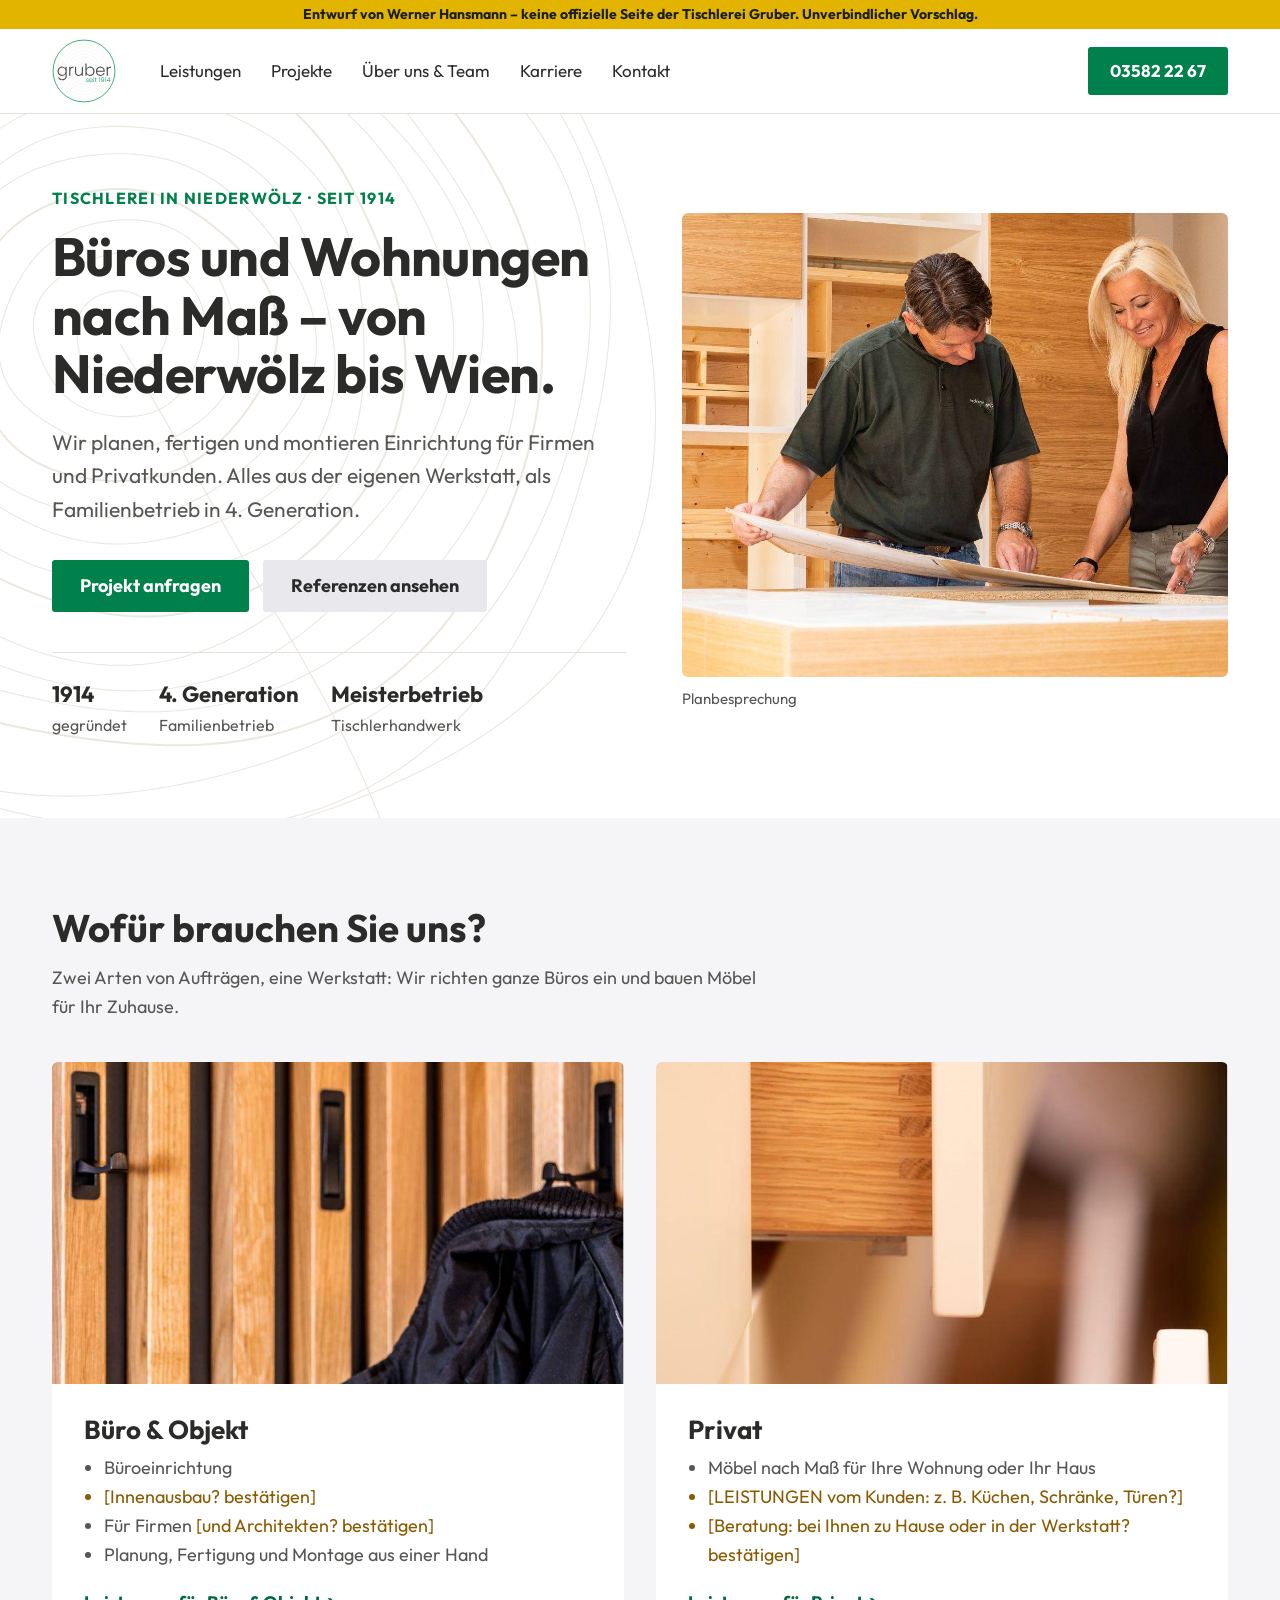
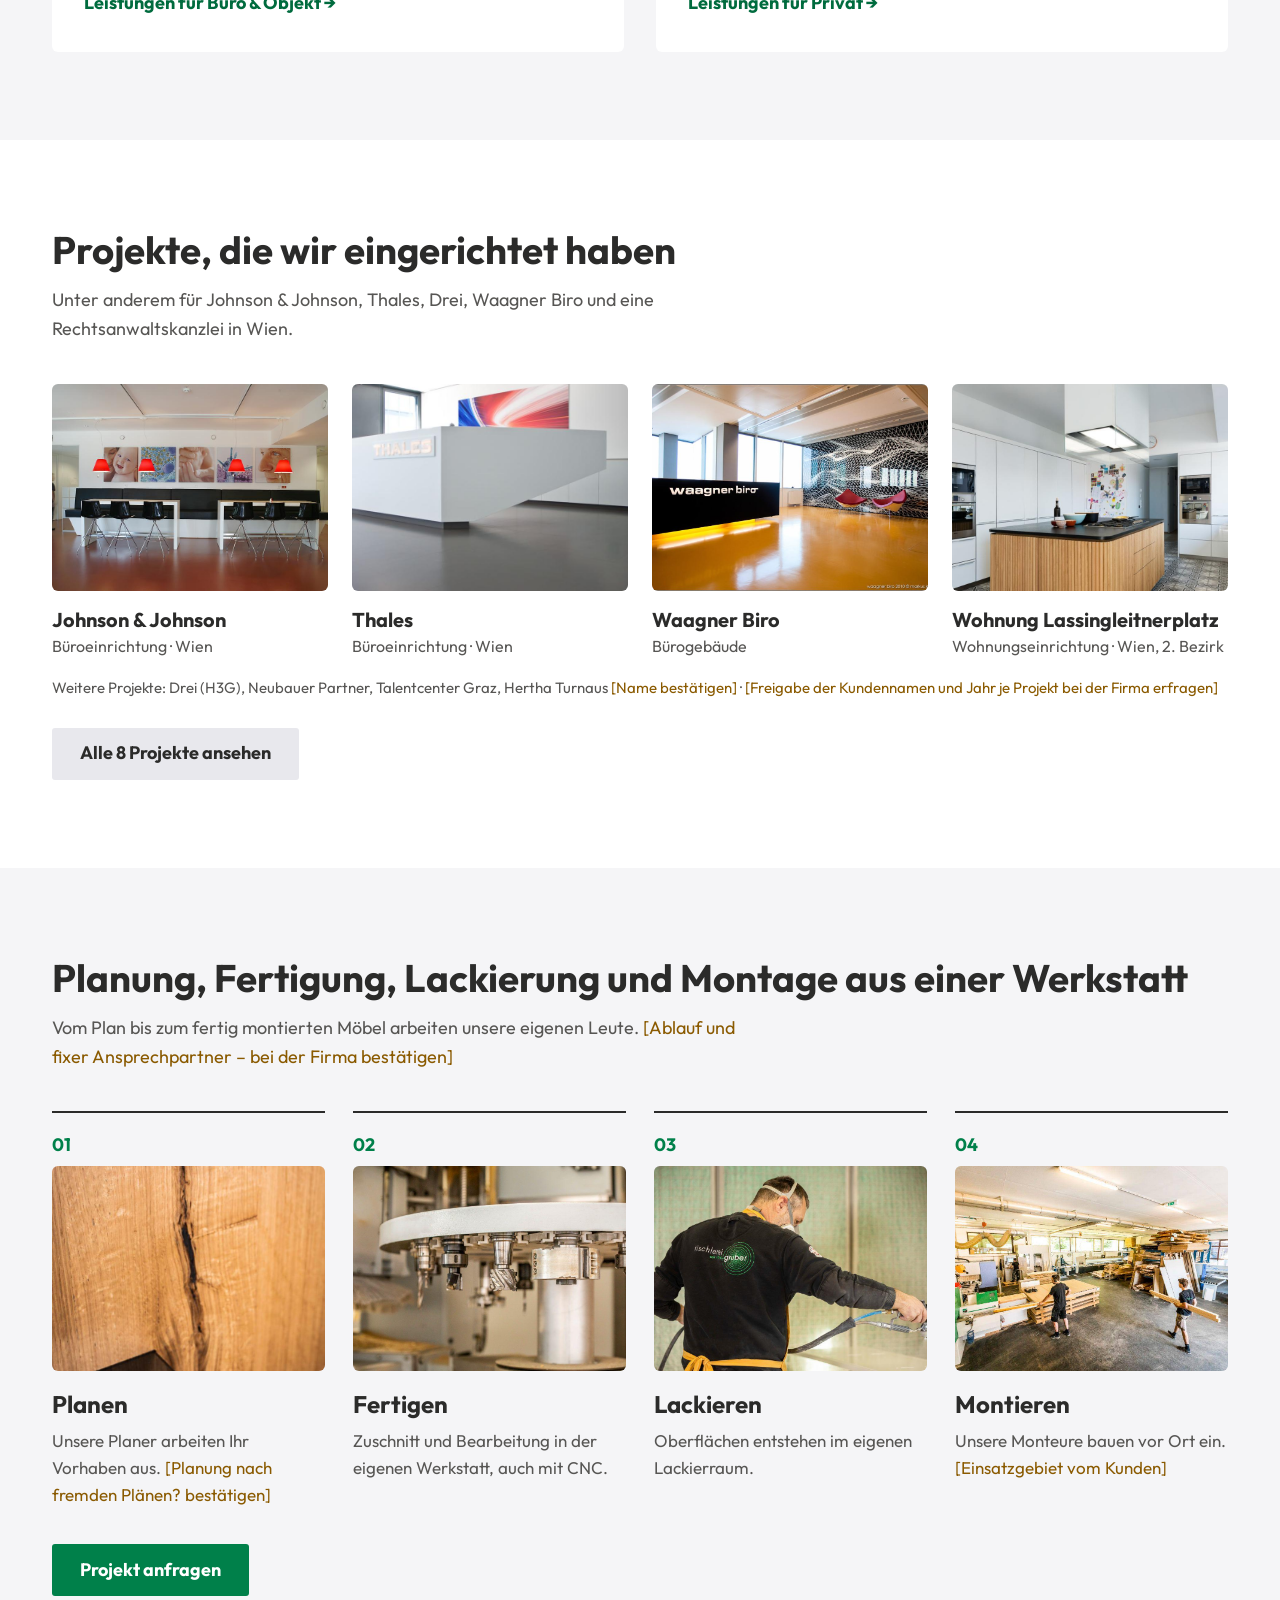
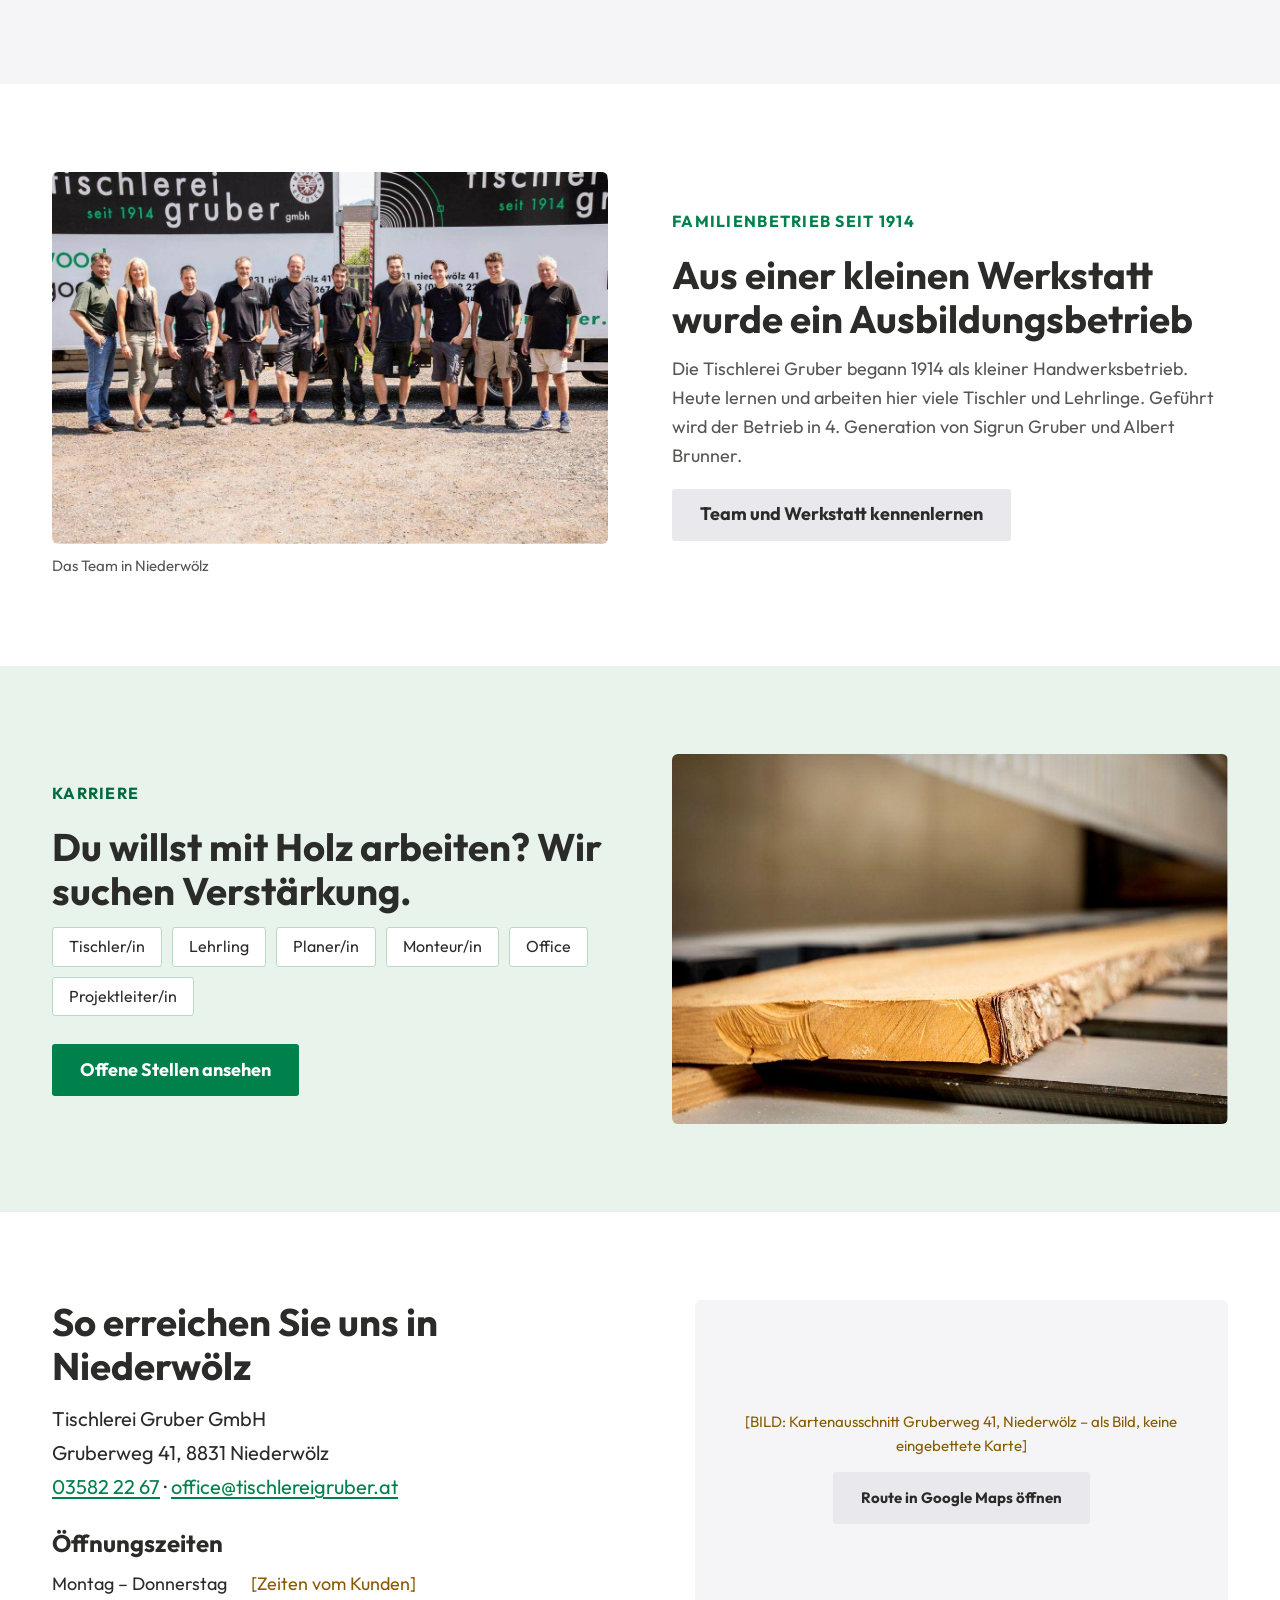
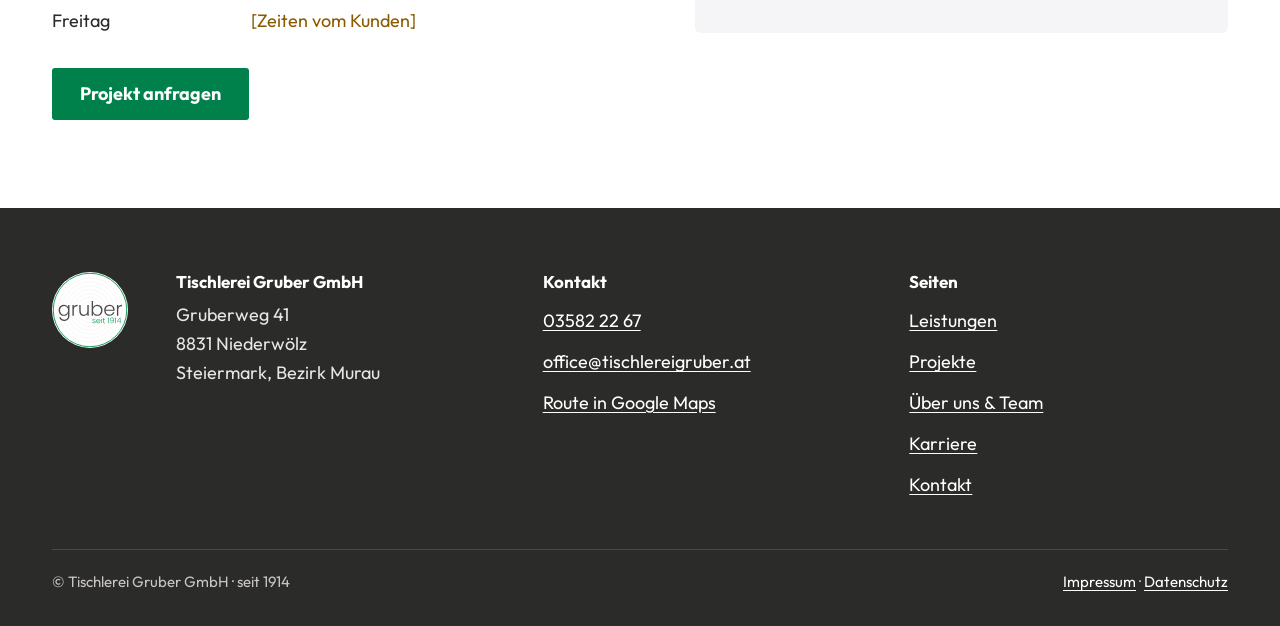
==== commit 6cab19c8: "Entwurfs-Hinweis als gelbes Band wie bei der Gemeinde-Vorführung Co-Authored-By: Claude Opus 5.5 <no" ====
--- a/index.html
+++ b/index.html
@@ -11,8 +11,8 @@
 </head>
 <body>
 <a class="skip" href="#inhalt">Zum Inhalt springen</a>
-<div class="entwurf">Entwurf von Werner Hansmann – unverbindlicher&nbsp;Vorschlag</div>
 <header class="kopfzeile">
+ <div class="entwurf" role="note">Entwurf von Werner Hansmann – keine offizielle Seite der Tischlerei&nbsp;Gruber. Unverbindlicher&nbsp;Vorschlag.</div>
  <div class="wrap kopf">
   <a class="logo" href="index.html" aria-label="Tischlerei Gruber – zur Startseite"><img src="assets/logo.svg" alt="Logo Tischlerei Gruber, seit 1914" width="64" height="64"></a>
   <button class="menueknopf" type="button" aria-expanded="false" aria-controls="hauptmenue">Menü</button>
--- a/stil.css
+++ b/stil.css
@@ -22,7 +22,7 @@
 .wrap{max-width:1240px;margin:0 auto;padding:0 32px}
 
 /* Entwurfs-Hinweis */
-.entwurf{background:var(--text);color:#fff;font-size:15px;text-align:center;padding:6px 12px}
+.entwurf{background:#e2b400;color:#1a1f1c;font-size:14px;font-weight:700;line-height:1.35;text-align:center;padding:5px 12px}
 
 /* Kopf */
 header.kopfzeile{border-bottom:1px solid var(--linie);background:#fff;position:sticky;top:0;z-index:30}
@@ -49,7 +49,7 @@
 .kicker{font-size:16px;letter-spacing:.08em;text-transform:uppercase;color:var(--gruen);font-weight:700;margin-bottom:16px}
 .lead{font-size:21px;color:var(--grau);max-width:34em;margin-bottom:34px}
 .unter{color:var(--grau);max-width:40em;margin-bottom:40px}
-section{scroll-margin-top:100px}
+section{scroll-margin-top:130px}
 .abschnitt{padding:88px 0}
 .abschnitt.papier{background:var(--papier)}
 
@@ -158,8 +158,10 @@
 /* Projekte-Seite */
 .sprungliste{list-style:none;padding:0;display:flex;flex-wrap:wrap;gap:10px;margin-bottom:48px}
 .sprungliste a{display:inline-flex;align-items:center;min-height:44px;padding:0 18px;border:0;border-radius:3px;background:#fff;text-decoration:none;color:var(--text);font-size:16px}
-.projektblock{display:grid;grid-template-columns:1fr 1.6fr;gap:56px;align-items:start;padding:64px 0;scroll-margin-top:100px}
+.projektblock{display:grid;grid-template-columns:1fr 1.6fr;gap:56px;align-items:start;padding:64px 0;scroll-margin-top:130px}
 .projektblock:first-of-type{border-top:0;padding-top:0}
+.projektblock.gespiegelt{grid-template-columns:1.6fr 1fr}
+.projektblock.gespiegelt .projekt-text{order:2}
 .projekt-text h2{margin-bottom:12px}
 .projekt-text p{color:var(--grau);margin-bottom:12px}
 .projekt-text p.kicker{color:var(--gruen)}
@@ -182,7 +184,7 @@
 .ref-karten .fraese{margin-bottom:16px}
 .schritte .fraese{margin-bottom:18px}
 .projekt-thumbs .fraese{border-radius:6px}
-.logo-kachel .fraese{background:#fff;aspect-ratio:1/1;display:flex;align-items:center;justify-content:center}
+.logo-kachel .fraese{background:transparent;aspect-ratio:1/1;display:flex;align-items:center;justify-content:center}
 .logo-kachel .fraese img{width:58%!important;aspect-ratio:1/1;height:auto}
 .karte{background:var(--hell);border:0;border-radius:var(--rund);box-shadow:none}
 /* Mosaik Projekte */
@@ -246,7 +248,8 @@
   .namen{grid-template-columns:1fr 1fr}
   .ref-karten{grid-template-columns:repeat(2,minmax(0,1fr));gap:20px 14px}
   .ref-karten h3{font-size:18px}
-  .projektblock{grid-template-columns:1fr;gap:24px}
+  .projektblock,.projektblock.gespiegelt{grid-template-columns:1fr;gap:24px}
+  .projektblock.gespiegelt .projekt-text{order:0}
   .schritte{grid-template-columns:1fr 1fr}
   .fuss-raster{grid-template-columns:1fr 1fr}
 }
@@ -312,3 +315,4 @@
   .hauptmenue{transform:none!important}
   .lightbox[open]{animation:none}.lightbox img{transform:none}
 }
+@media (max-width:360px){.entwurf{font-size:13px;padding:4px 8px}}
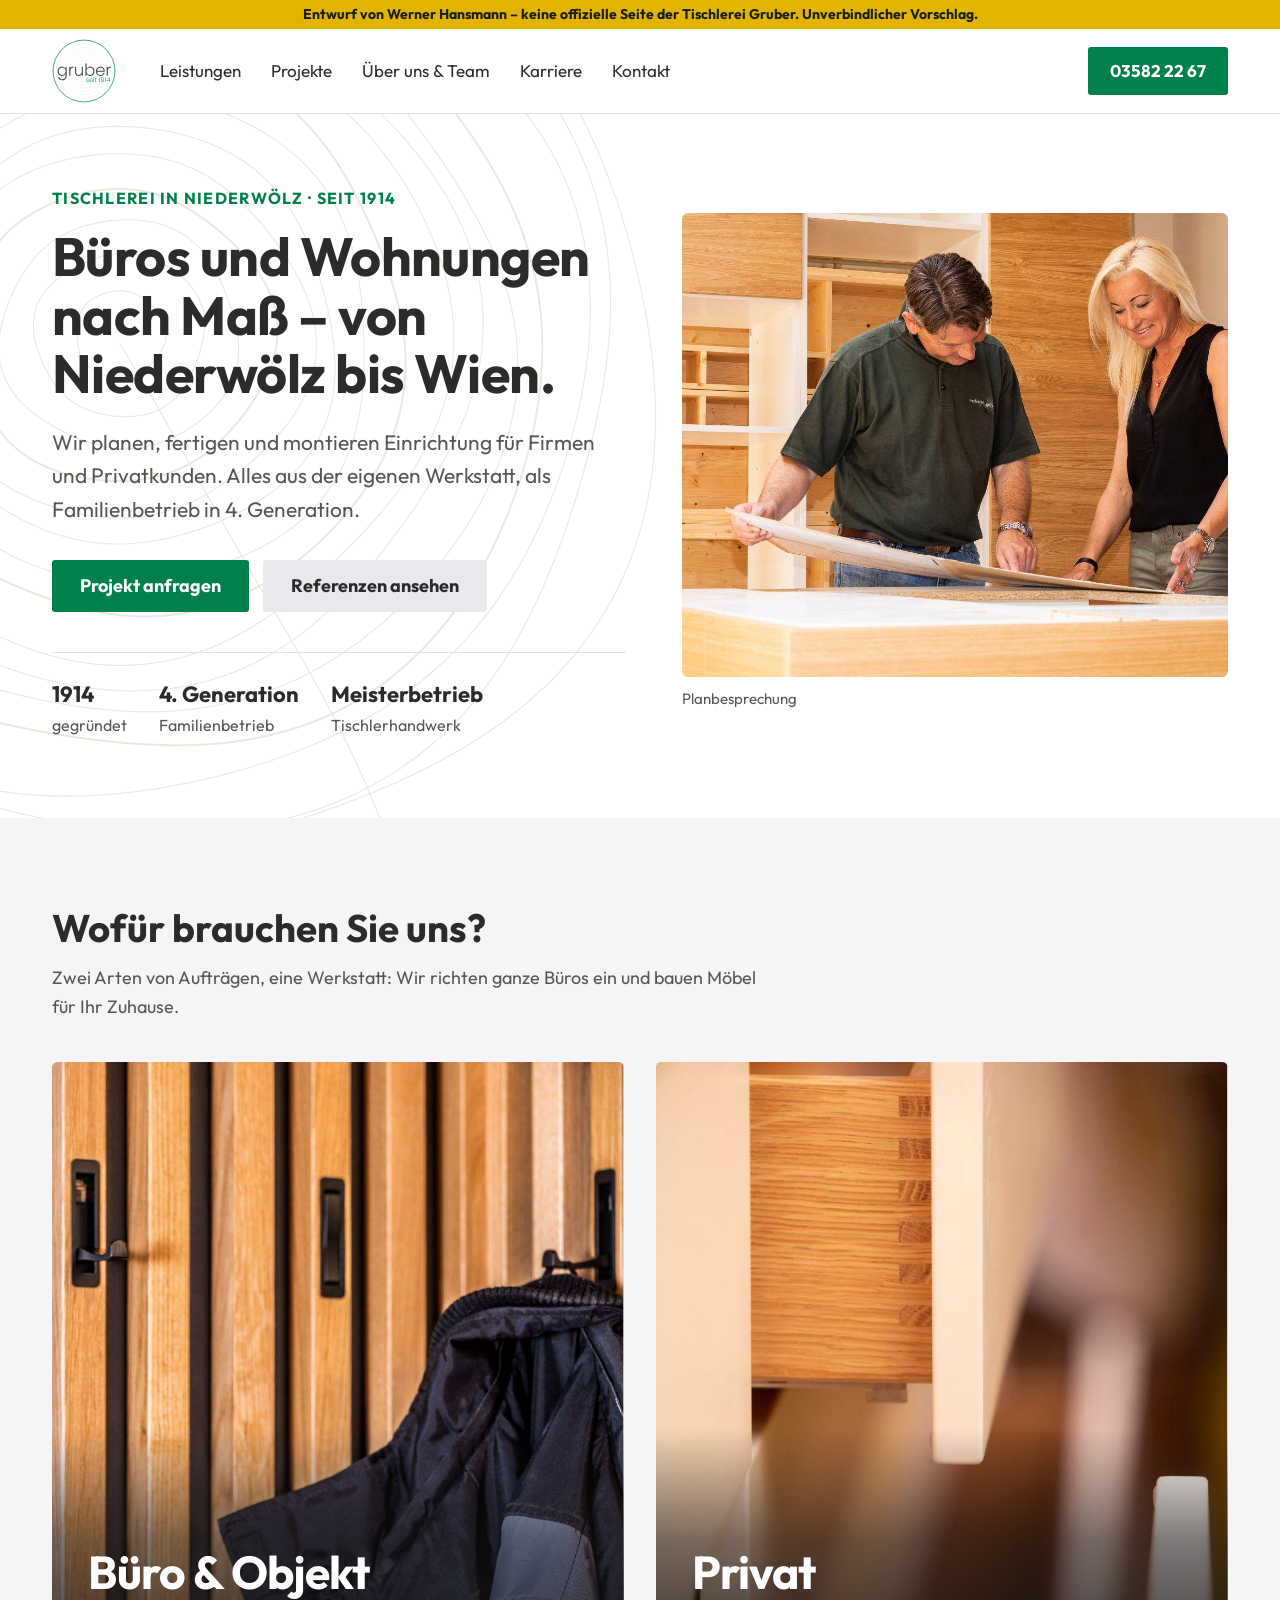
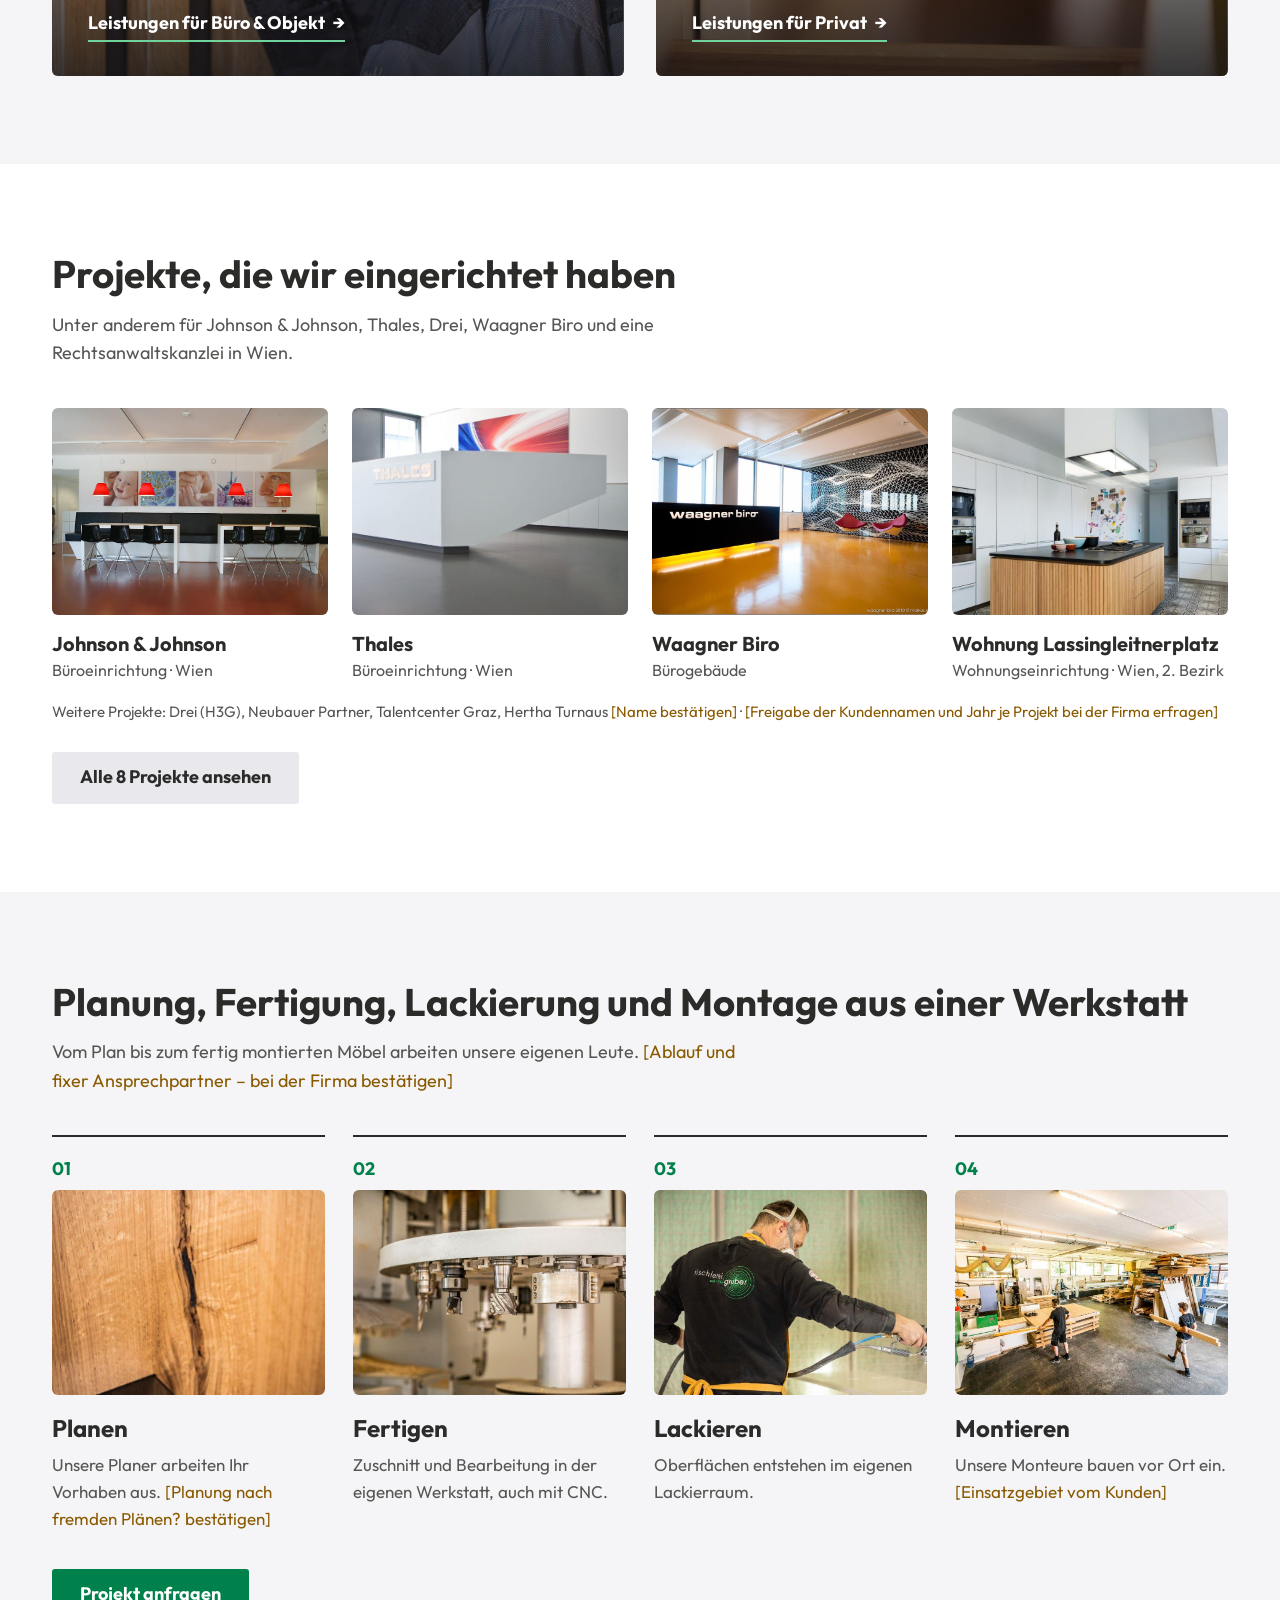
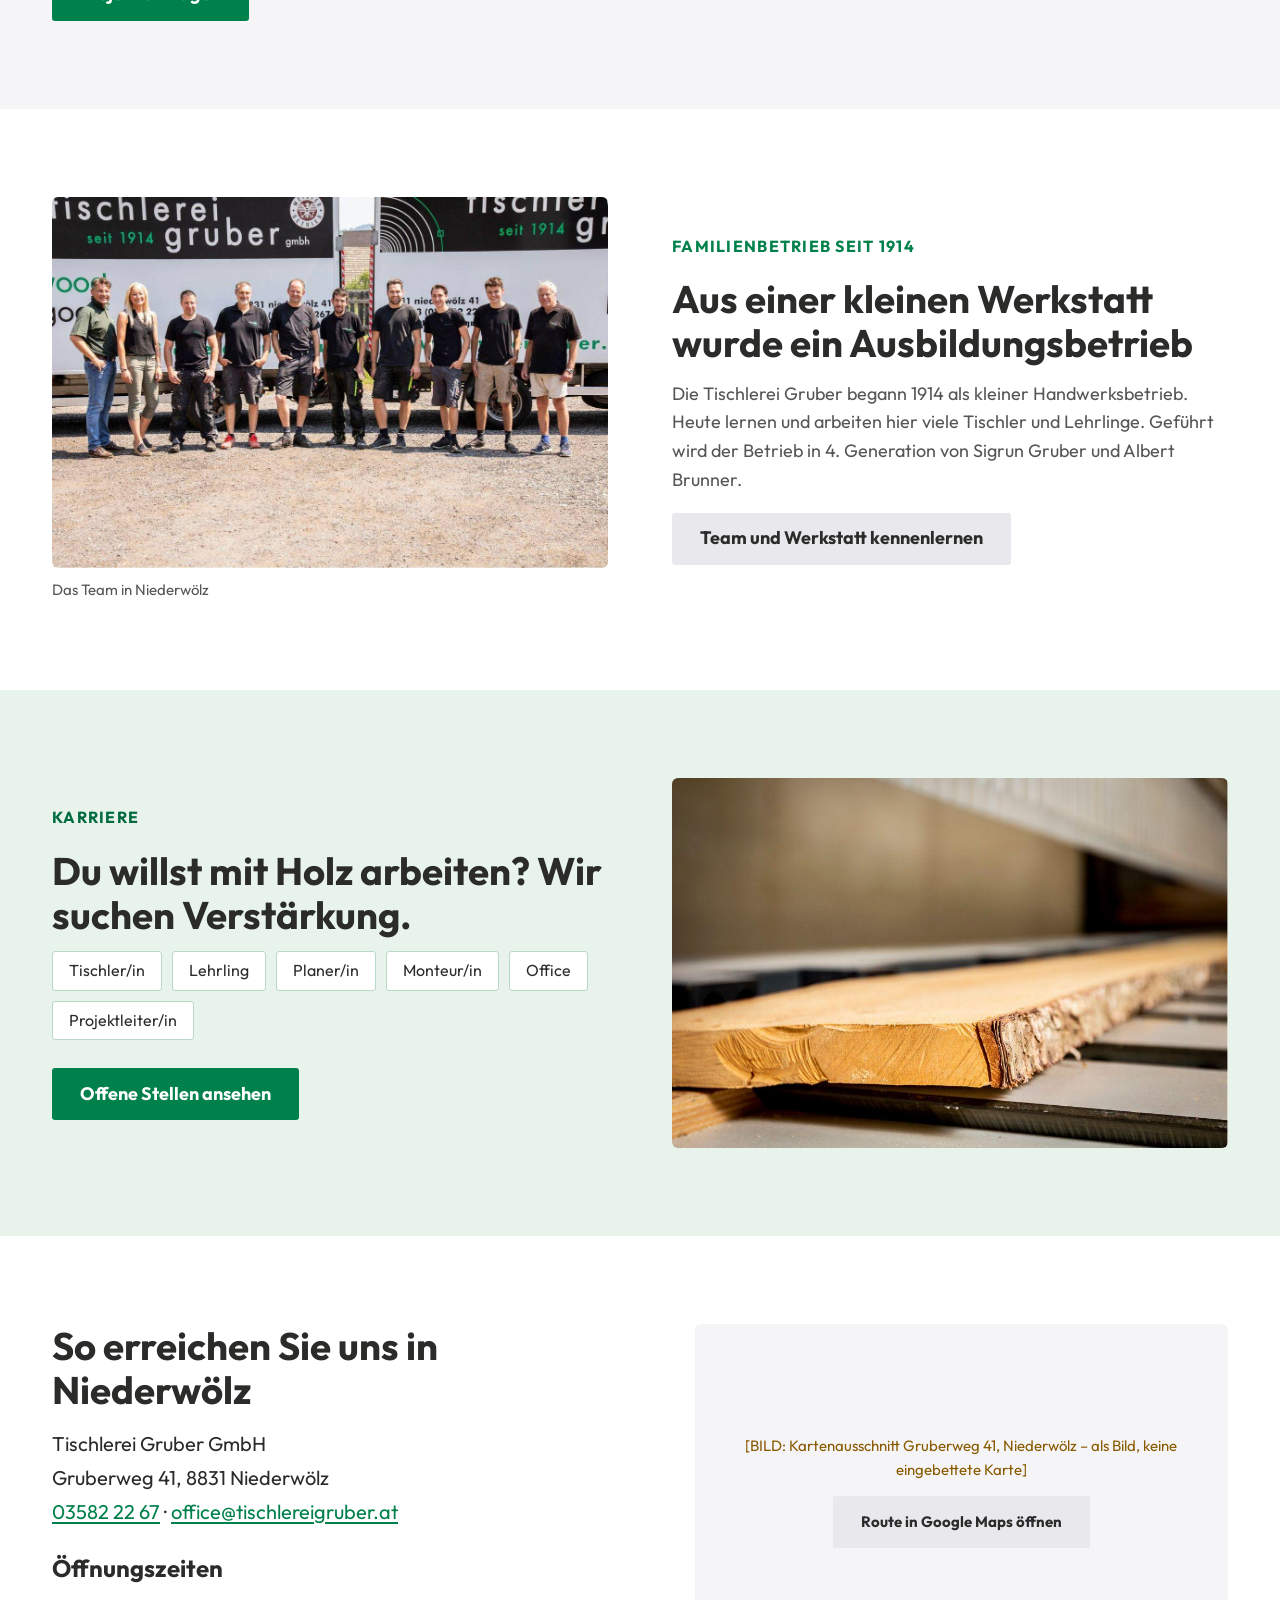
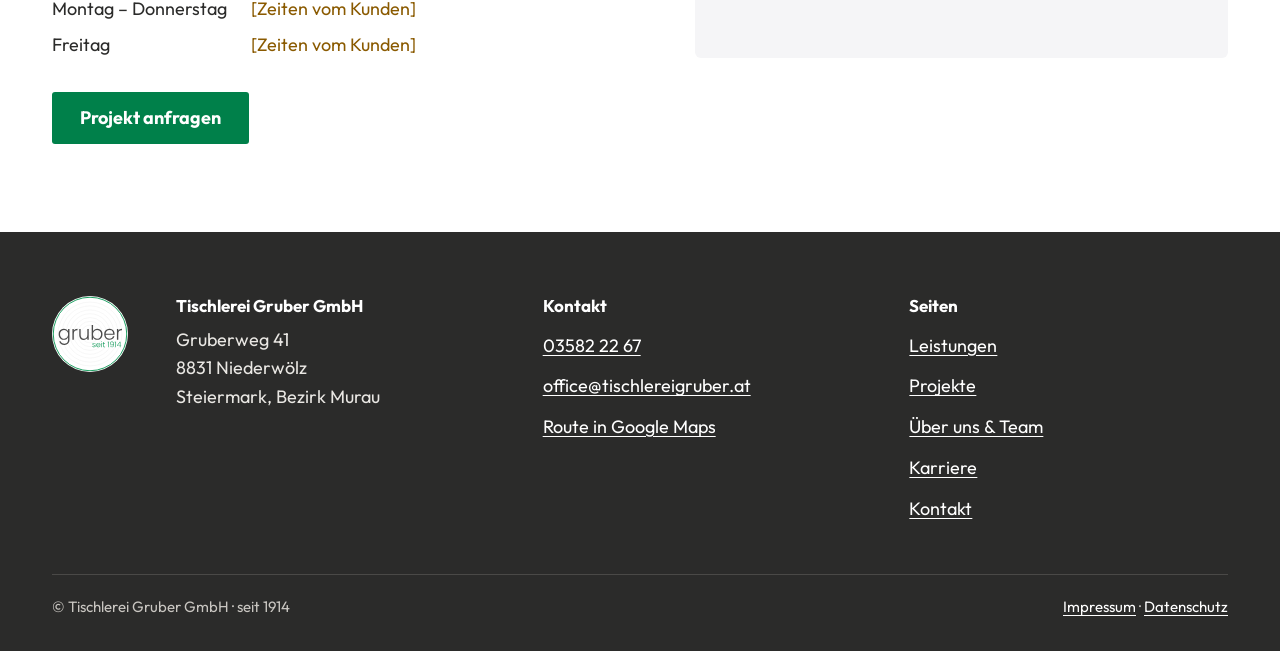
==== commit 8b7339ae: "Startseite: Büro & Objekt / Privat als große Bildkacheln mit Schrift im Foto Co-Authored-By: Claude " ====
--- a/index.html
+++ b/index.html
@@ -54,15 +54,11 @@
   <div class="wege-raster">
    <a class="weg" href="leistungen.html#objekt">
     <span class="fraese"><img src="assets/garderobe.jpg" alt="Garderobe aus Eichenlamellen mit schwarzen Haken" loading="lazy" width="876" height="1313" style="object-position:center 30%"></span>
-    <div><h3>Büro &amp; Objekt</h3>
-     <ul><li>Büroeinrichtung</li><li class="ph">[Innenausbau? bestätigen]</li><li>Für Firmen <span class="ph">[und Architekten? bestätigen]</span></li><li>Planung, Fertigung und Montage aus einer Hand</li></ul>
-     <span class="textlink">Leistungen für Büro &amp; Objekt →</span></div>
+    <div class="weg-text"><h3>Büro &amp; Objekt</h3><span class="weg-link">Leistungen für Büro &amp; Objekt</span></div>
    </a>
    <a class="weg" href="leistungen.html#privat">
     <span class="fraese"><img src="assets/lade.jpg" alt="Offene Schublade mit sichtbarer Zinkenverbindung in Eiche" loading="lazy" width="769" height="1152"></span>
-    <div><h3>Privat</h3>
-     <ul><li>Möbel nach Maß für Ihre Wohnung oder Ihr Haus</li><li class="ph">[LEISTUNGEN vom Kunden: z. B. Küchen, Schränke, Türen?]</li><li class="ph">[Beratung: bei Ihnen zu Hause oder in der Werkstatt? bestätigen]</li></ul>
-     <span class="textlink">Leistungen für Privat →</span></div>
+    <div class="weg-text"><h3>Privat</h3><span class="weg-link">Leistungen für Privat</span></div>
    </a>
   </div>
  </div>
--- a/stil.css
+++ b/stil.css
@@ -316,3 +316,17 @@
   .lightbox[open]{animation:none}.lightbox img{transform:none}
 }
 @media (max-width:360px){.entwurf{font-size:13px;padding:4px 8px}}
+
+/* Wege: große Bildkacheln mit Schrift im Foto (wie REIF) */
+.weg{position:relative;display:block;overflow:hidden;border:0;border-radius:6px;background:#1d1d1f;padding:0;height:clamp(440px,48vw,620px);color:#fff;text-decoration:none;-webkit-tap-highlight-color:transparent;touch-action:manipulation;transition:transform 160ms var(--ease-out)}
+.weg:active{transform:scale(.985)}
+.weg .fraese{position:absolute;inset:0;border-radius:0;display:block;height:100%}
+.weg img{position:absolute;inset:0;width:100%;height:100%;aspect-ratio:auto;object-fit:cover}
+.weg .weg-text{position:absolute;left:0;right:0;bottom:0;display:block;padding:120px 36px 34px;background:linear-gradient(rgba(20,20,22,0),rgba(20,20,22,.55) 45%,rgba(20,20,22,.85))}
+.weg h3{color:#fff;font-size:clamp(32px,3.6vw,48px);line-height:1.05;letter-spacing:-.02em;margin:0 0 12px}
+.weg .weg-link{display:inline-flex;align-items:center;gap:8px;font-weight:700;font-size:18px;color:#fff;border-bottom:2px solid #6fd39b;padding-bottom:3px}
+.weg .weg-link::after{content:"→";transition:transform 200ms var(--ease-out)}
+@media (hover:hover) and (pointer:fine){.weg:hover .weg-link::after{transform:translateX(4px)}}
+@media (max-width:760px){.weg{height:auto;aspect-ratio:4/5}.weg .weg-text{padding:90px 22px 24px}.weg h3{font-size:32px}.weg .weg-link{font-size:17px}}
+@media (prefers-reduced-motion:reduce){.weg,.weg .weg-link::after{transition:none}.weg:active{transform:none}}
+@media (max-width:360px){.weg .weg-link{display:inline;font-size:16px}}
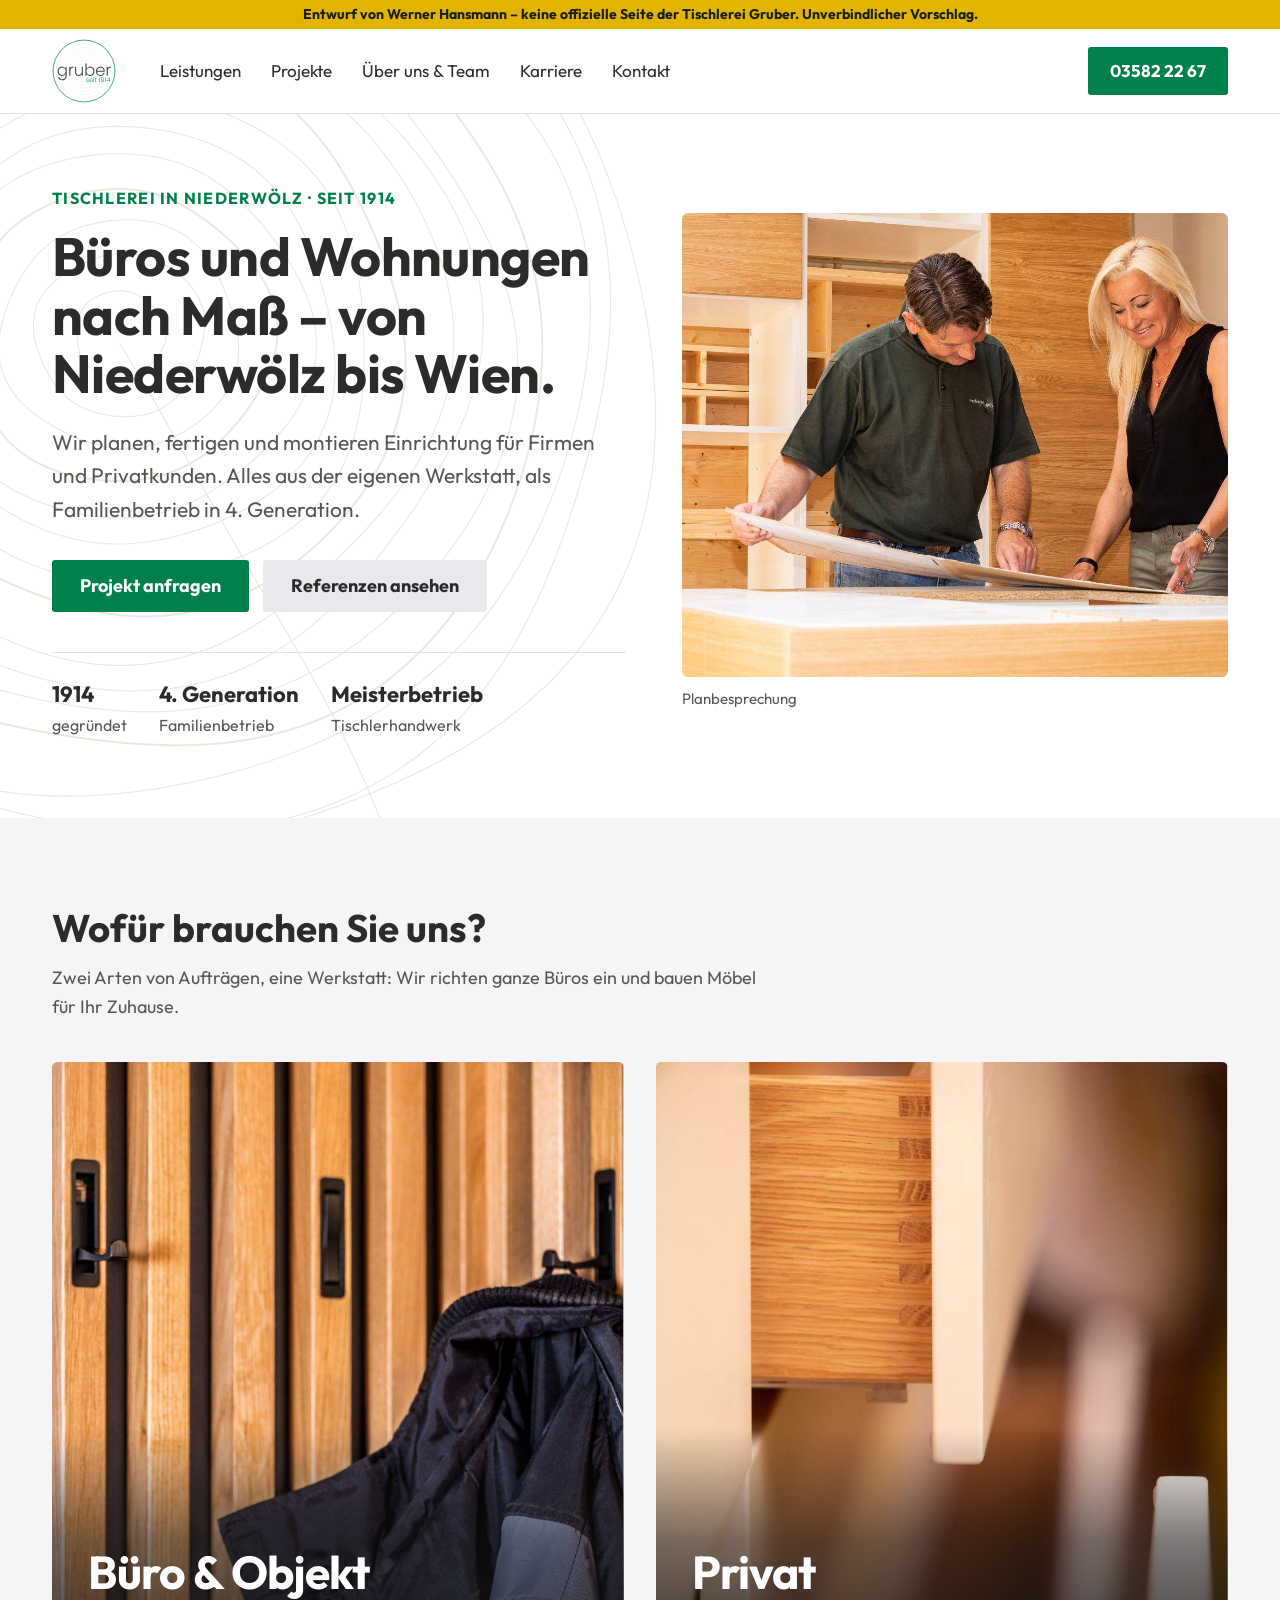
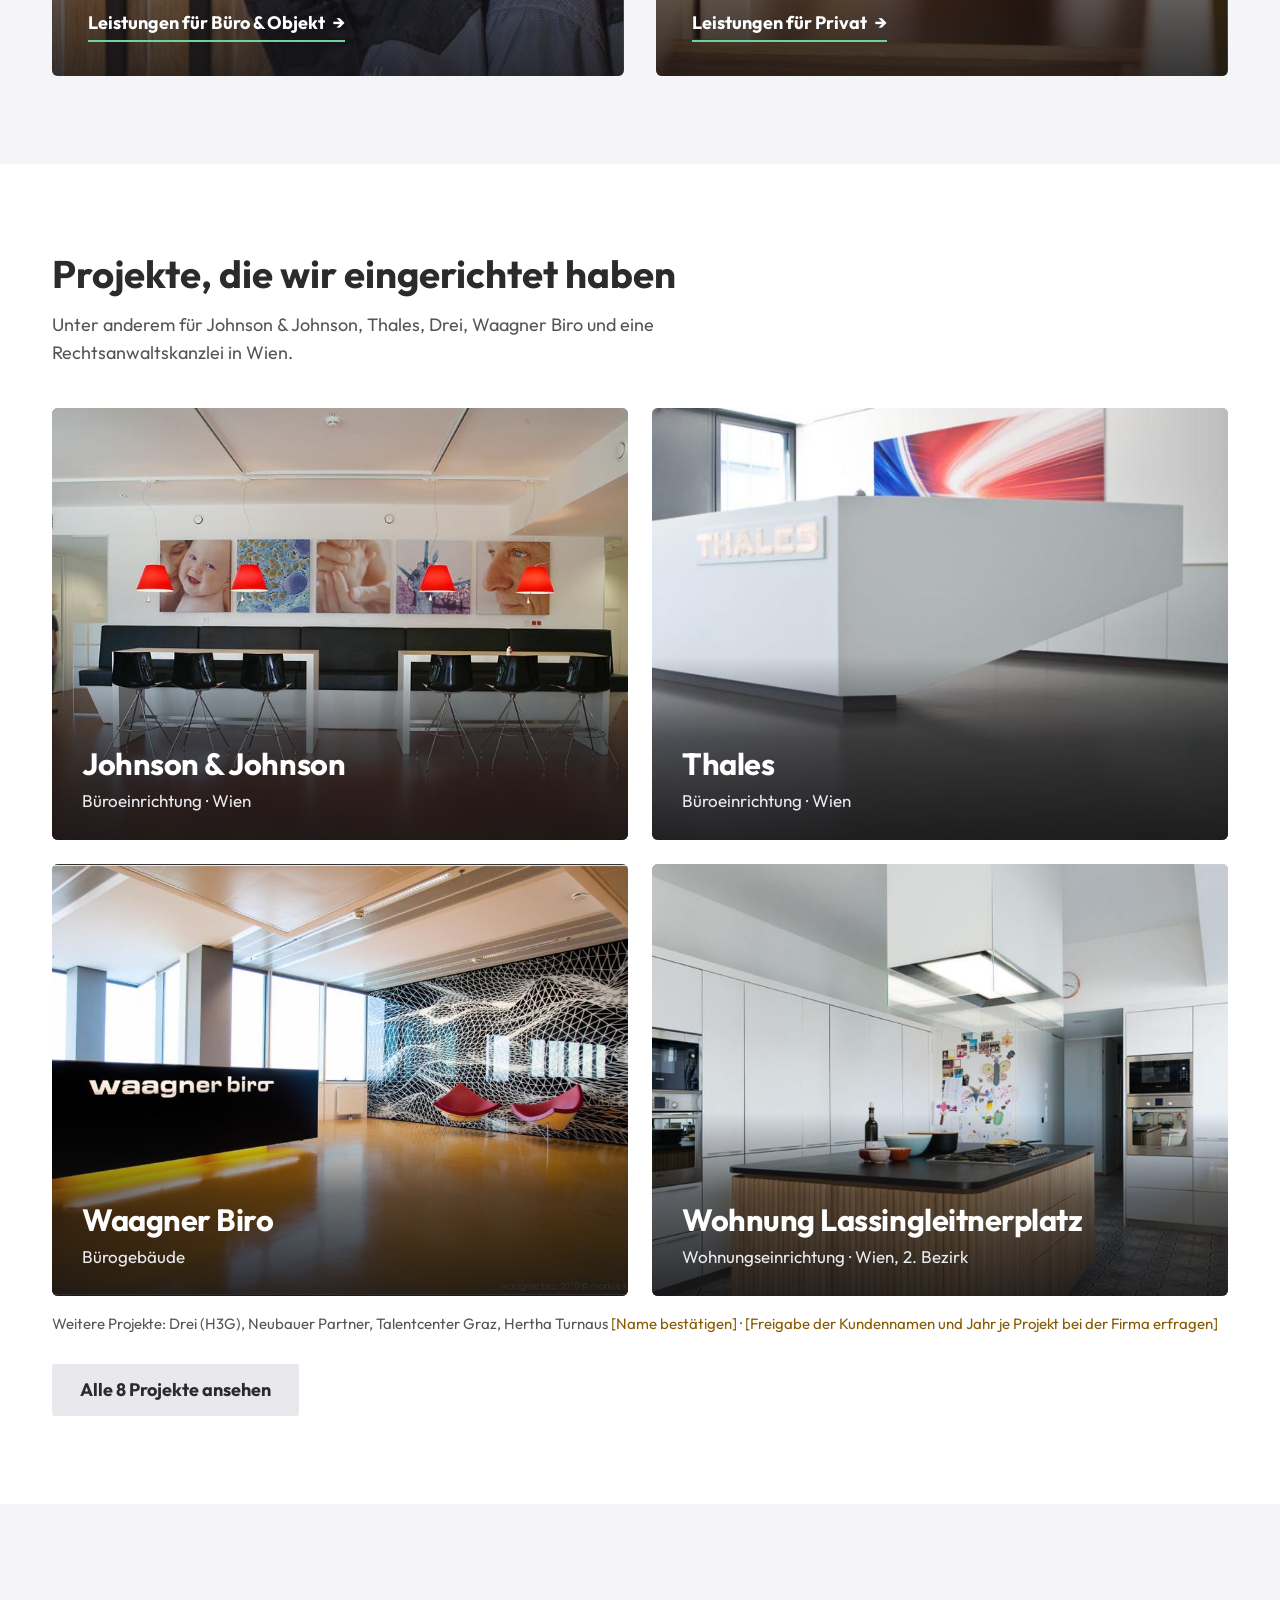
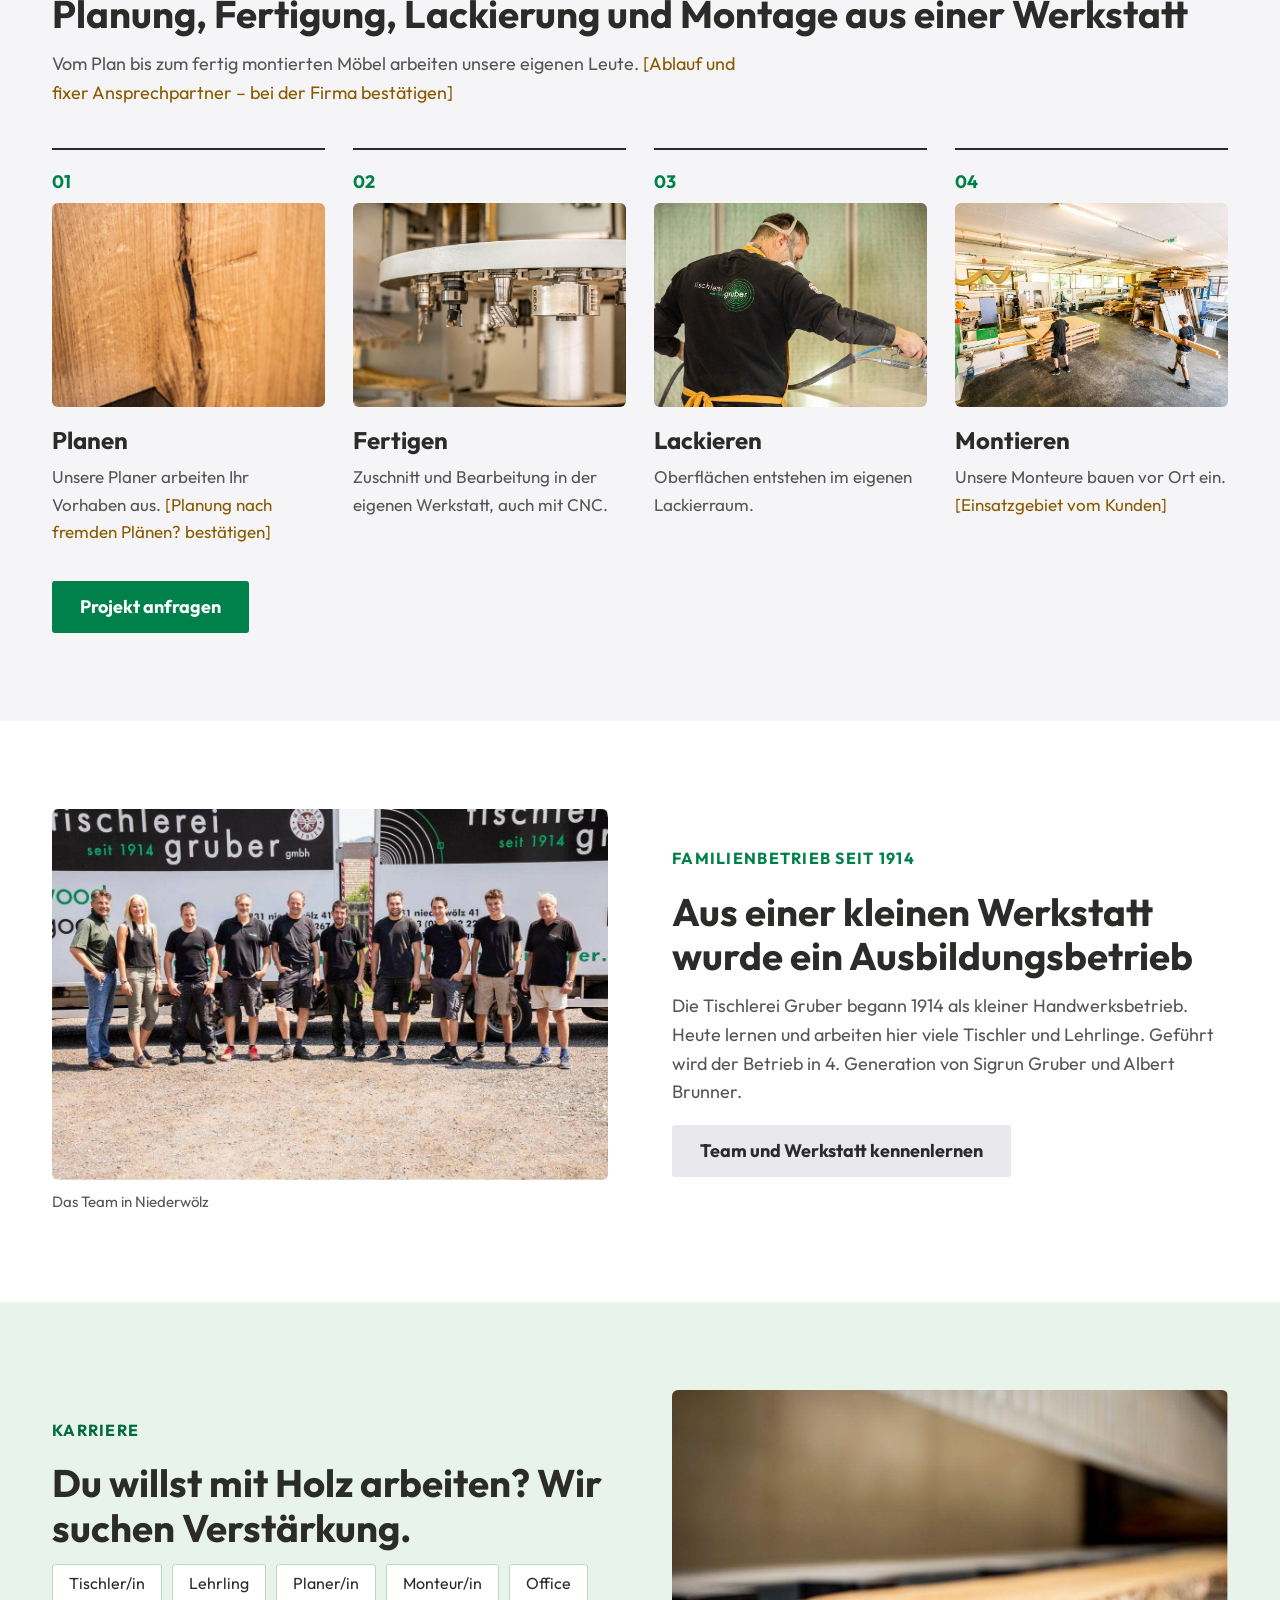
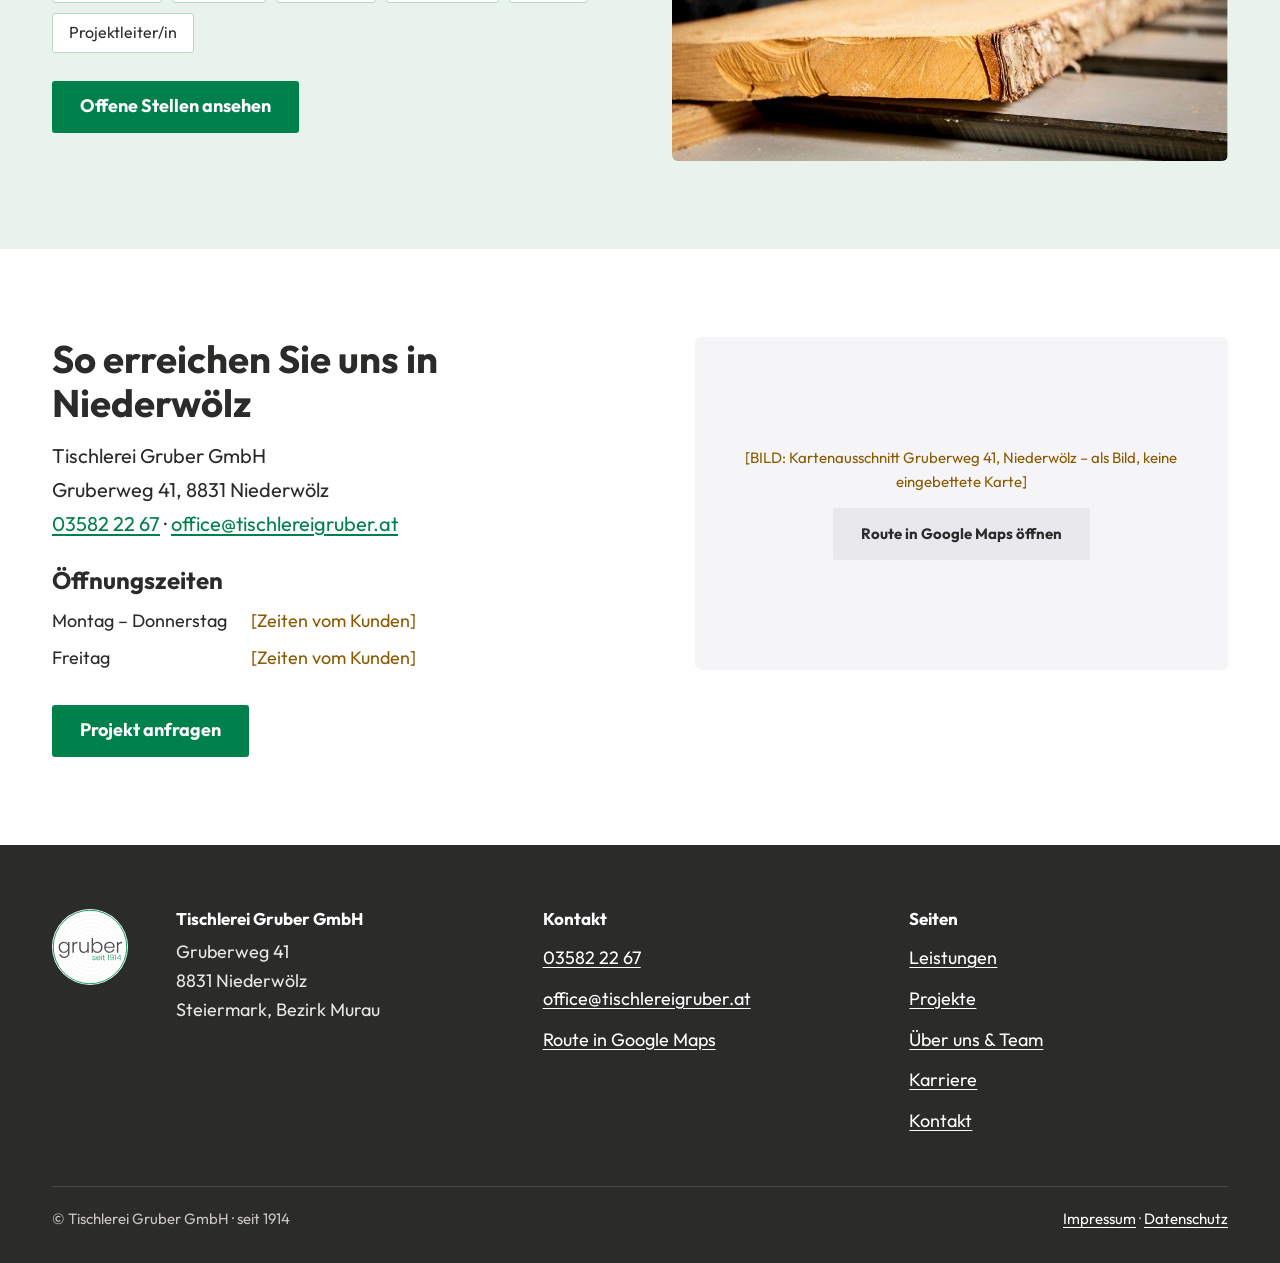
==== commit 9a9b2c62: "Startseite: Referenzprojekte als große Bildkacheln mit Schrift im Foto Co-Authored-By: Claude Opus 5" ====
--- a/index.html
+++ b/index.html
@@ -68,7 +68,7 @@
  <div class="wrap">
   <h2 id="ref-h">Projekte, die wir eingerichtet haben</h2>
   <p class="unter">Unter anderem für Johnson &amp; Johnson, Thales, Drei, Waagner Biro und eine Rechtsanwaltskanzlei in Wien.</p>
-  <ul class="ref-karten"><li><a href="projekte.html#johnson-johnson"><span class="fraese"><img src="assets/projekte/jj-3.jpg" alt="Lange weiße Theke mit schwarzen Barhockern, bunten Bildern und roten Pendelleuchten" loading="lazy" width="1000" height="667"></span><h3>Johnson &amp; Johnson</h3><p>Büroeinrichtung · Wien</p></a></li><li><a href="projekte.html#thales"><span class="fraese"><img src="assets/projekte/thales-4.jpg" alt="Weißer Empfangstresen mit Thales-Schriftzug, dahinter ein rot-blaues Wandbild" loading="lazy" width="1000" height="667"></span><h3>Thales</h3><p>Büroeinrichtung · Wien</p></a></li><li><a href="projekte.html#waagner-biro"><span class="fraese"><img src="assets/projekte/waagner-2.jpg" alt="Schwarzer Empfangstresen mit Waagner-Biro-Logo auf orangem Boden" loading="lazy" width="1000" height="667"></span><h3>Waagner Biro</h3><p>Bürogebäude</p></a></li><li><a href="projekte.html#lassingleitnerplatz"><span class="fraese"><img src="assets/projekte/lassing-1.jpg" alt="Küche mit weißen Hochschränken und Kochinsel mit Holzfront" loading="lazy" width="1000" height="667"></span><h3>Wohnung Lassingleitnerplatz</h3><p>Wohnungseinrichtung · Wien, 2. Bezirk</p></a></li></ul>
+  <ul class="ref-karten"><li><a href="projekte.html#johnson-johnson"><span class="fraese"><img src="assets/projekte/jj-3.jpg" alt="Lange weiße Theke mit schwarzen Barhockern, bunten Bildern und roten Pendelleuchten" loading="lazy" width="1000" height="667"></span><div class="ref-text"><h3>Johnson &amp; Johnson</h3><p>Büroeinrichtung · Wien</p></div></a></li><li><a href="projekte.html#thales"><span class="fraese"><img src="assets/projekte/thales-4.jpg" alt="Weißer Empfangstresen mit Thales-Schriftzug, dahinter ein rot-blaues Wandbild" loading="lazy" width="1000" height="667"></span><div class="ref-text"><h3>Thales</h3><p>Büroeinrichtung · Wien</p></div></a></li><li><a href="projekte.html#waagner-biro"><span class="fraese"><img src="assets/projekte/waagner-2.jpg" alt="Schwarzer Empfangstresen mit Waagner-Biro-Logo auf orangem Boden" loading="lazy" width="1000" height="667"></span><div class="ref-text"><h3>Waagner Biro</h3><p>Bürogebäude</p></div></a></li><li><a href="projekte.html#lassingleitnerplatz"><span class="fraese"><img src="assets/projekte/lassing-1.jpg" alt="Küche mit weißen Hochschränken und Kochinsel mit Holzfront" loading="lazy" width="1000" height="667"></span><div class="ref-text"><h3>Wohnung Lassingleitnerplatz</h3><p>Wohnungseinrichtung · Wien, 2. Bezirk</p></div></a></li></ul>
   <p class="hinweis">Weitere Projekte: Drei (H3G), Neubauer Partner, Talentcenter Graz, Hertha Turnaus <span class="ph">[Name bestätigen]</span> · <span class="ph">[Freigabe der Kundennamen und Jahr je Projekt bei der Firma erfragen]</span></p>
   <div class="knoepfe" style="margin-top:28px"><a class="btn btn-rand" href="projekte.html">Alle 8 Projekte ansehen</a></div>
  </div>
--- a/stil.css
+++ b/stil.css
@@ -330,3 +330,15 @@
 @media (max-width:760px){.weg{height:auto;aspect-ratio:4/5}.weg .weg-text{padding:90px 22px 24px}.weg h3{font-size:32px}.weg .weg-link{font-size:17px}}
 @media (prefers-reduced-motion:reduce){.weg,.weg .weg-link::after{transition:none}.weg:active{transform:none}}
 @media (max-width:360px){.weg .weg-link{display:inline;font-size:16px}}
+
+/* Referenzen Startseite: große Bildkacheln mit Schrift im Foto */
+.ref-karten{grid-template-columns:repeat(2,minmax(0,1fr));gap:24px}
+.ref-karten a{position:relative;display:block;overflow:hidden;border-radius:6px;background:#1d1d1f;color:#fff;aspect-ratio:4/3;-webkit-tap-highlight-color:transparent;touch-action:manipulation;transition:transform 160ms var(--ease-out)}
+.ref-karten a:active{transform:scale(.985)}
+.ref-karten .fraese{position:absolute;inset:0;margin:0;border-radius:0;display:block;height:100%}
+.ref-karten img{position:absolute;inset:0;width:100%;height:100%;aspect-ratio:auto;margin:0;object-fit:cover}
+.ref-karten .ref-text{position:absolute;left:0;right:0;bottom:0;padding:90px 30px 26px;background:linear-gradient(rgba(20,20,22,0),rgba(20,20,22,.6) 45%,rgba(20,20,22,.88))}
+.ref-karten h3{color:#fff;font-size:clamp(24px,2.4vw,32px);line-height:1.1;letter-spacing:-.015em;margin:0 0 6px}
+.ref-karten p{color:#ececef;font-size:17px;margin:0}
+@media (max-width:760px){.ref-karten{grid-template-columns:1fr;gap:16px}.ref-karten .ref-text{padding:70px 20px 18px}.ref-karten h3{font-size:24px}.ref-karten p{font-size:16px}}
+@media (prefers-reduced-motion:reduce){.ref-karten a{transition:none}.ref-karten a:active{transform:none}}
